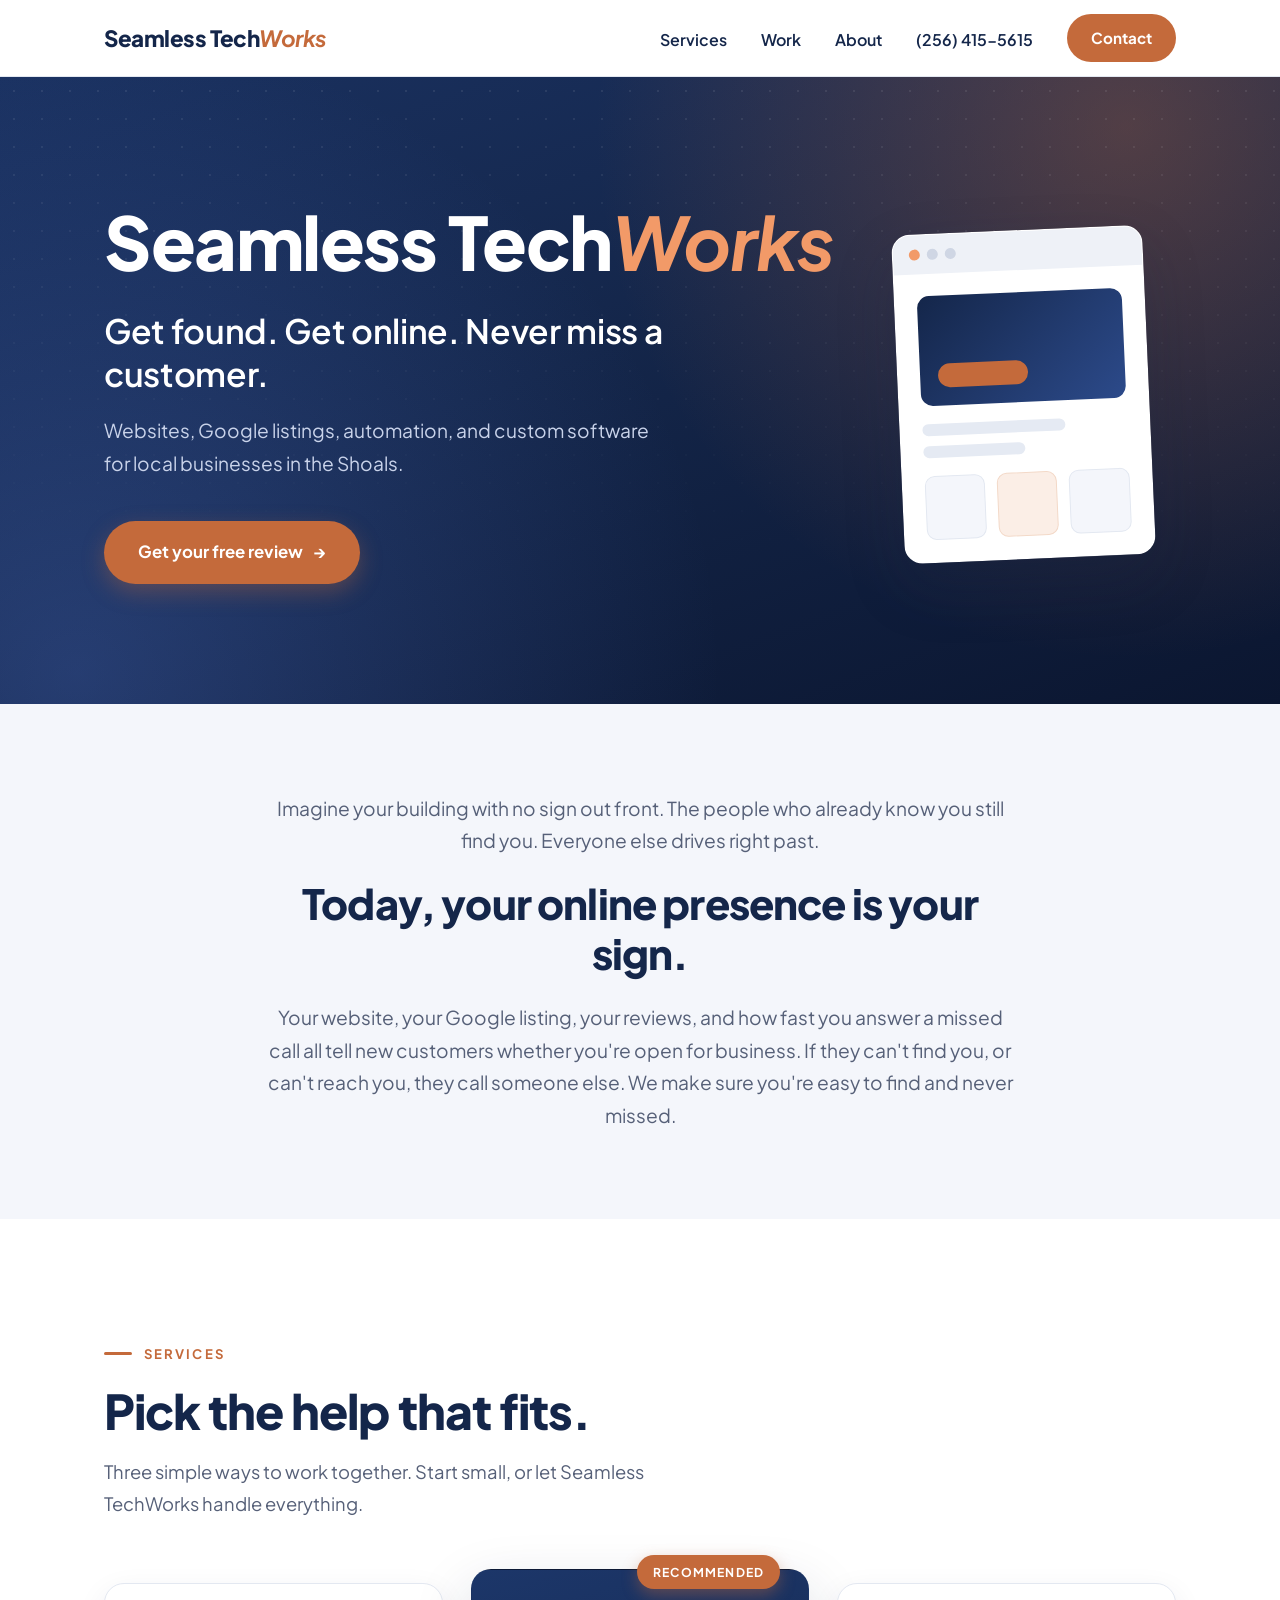
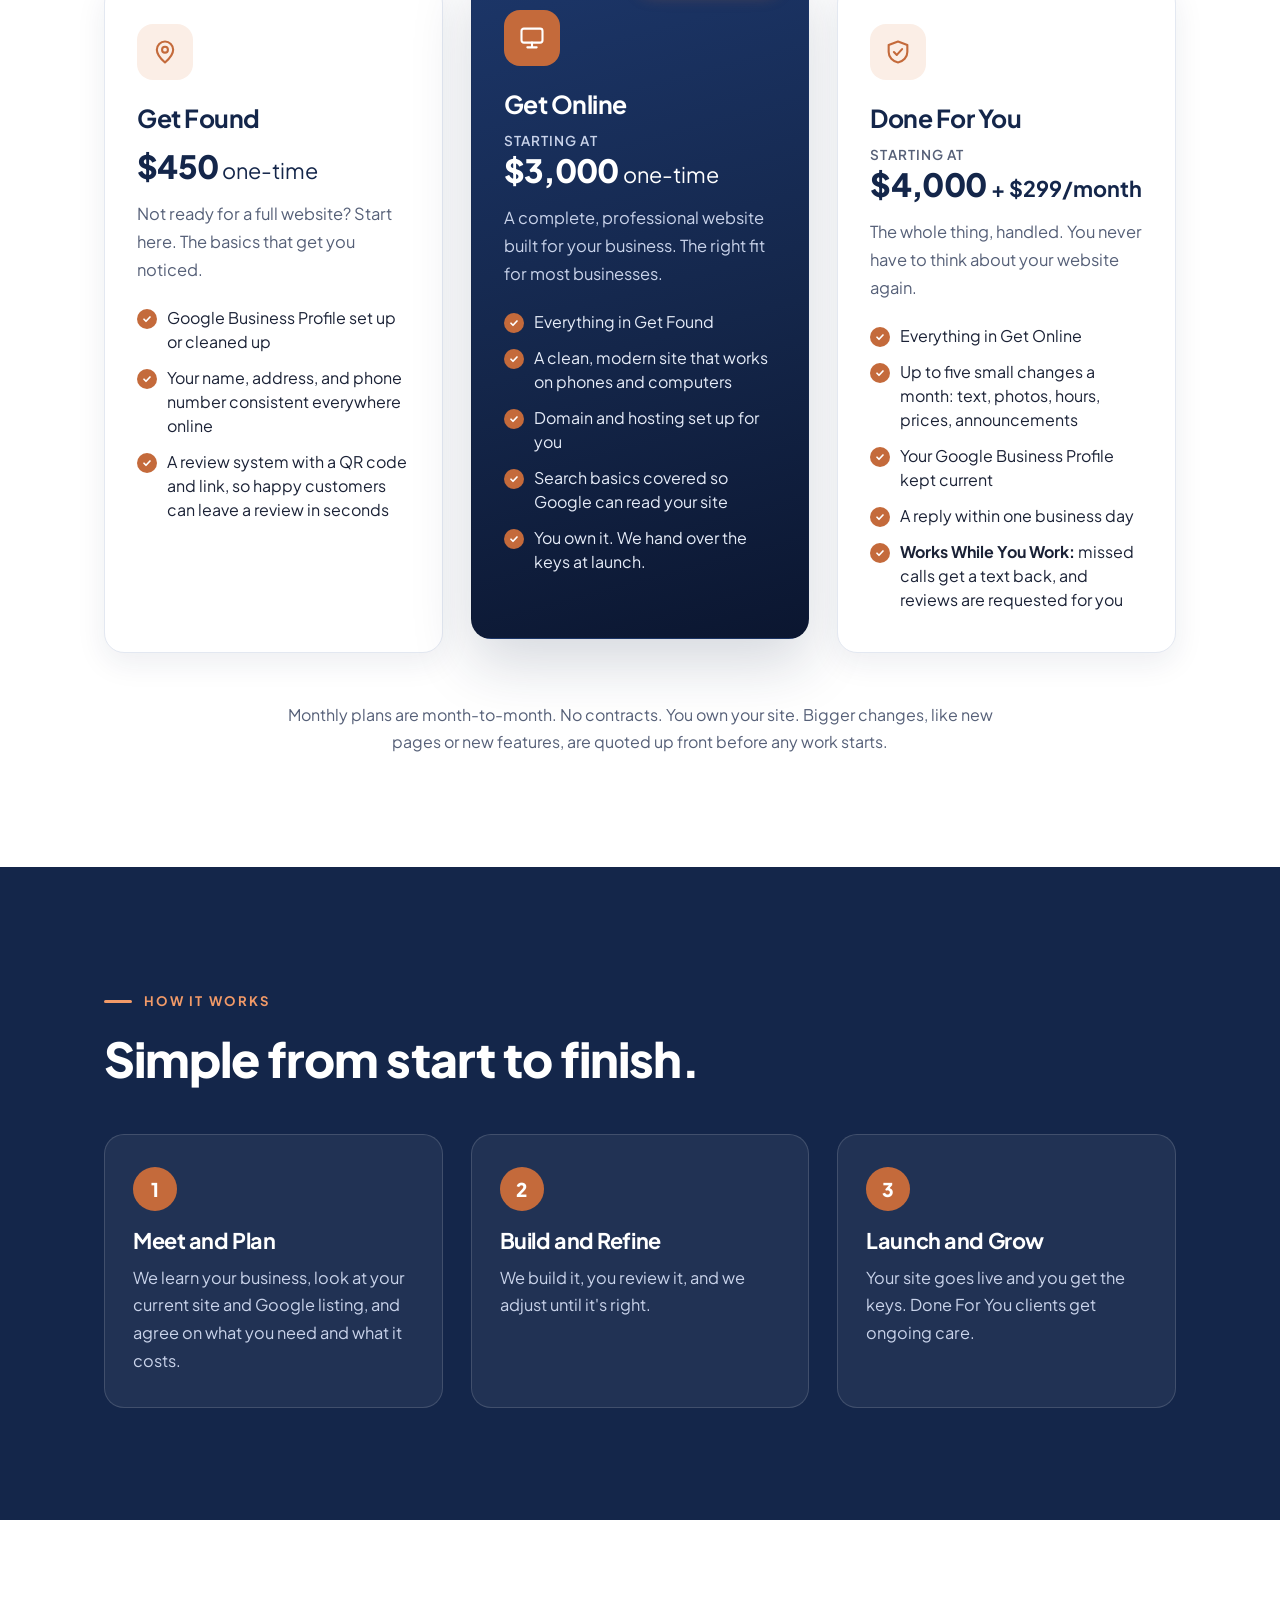
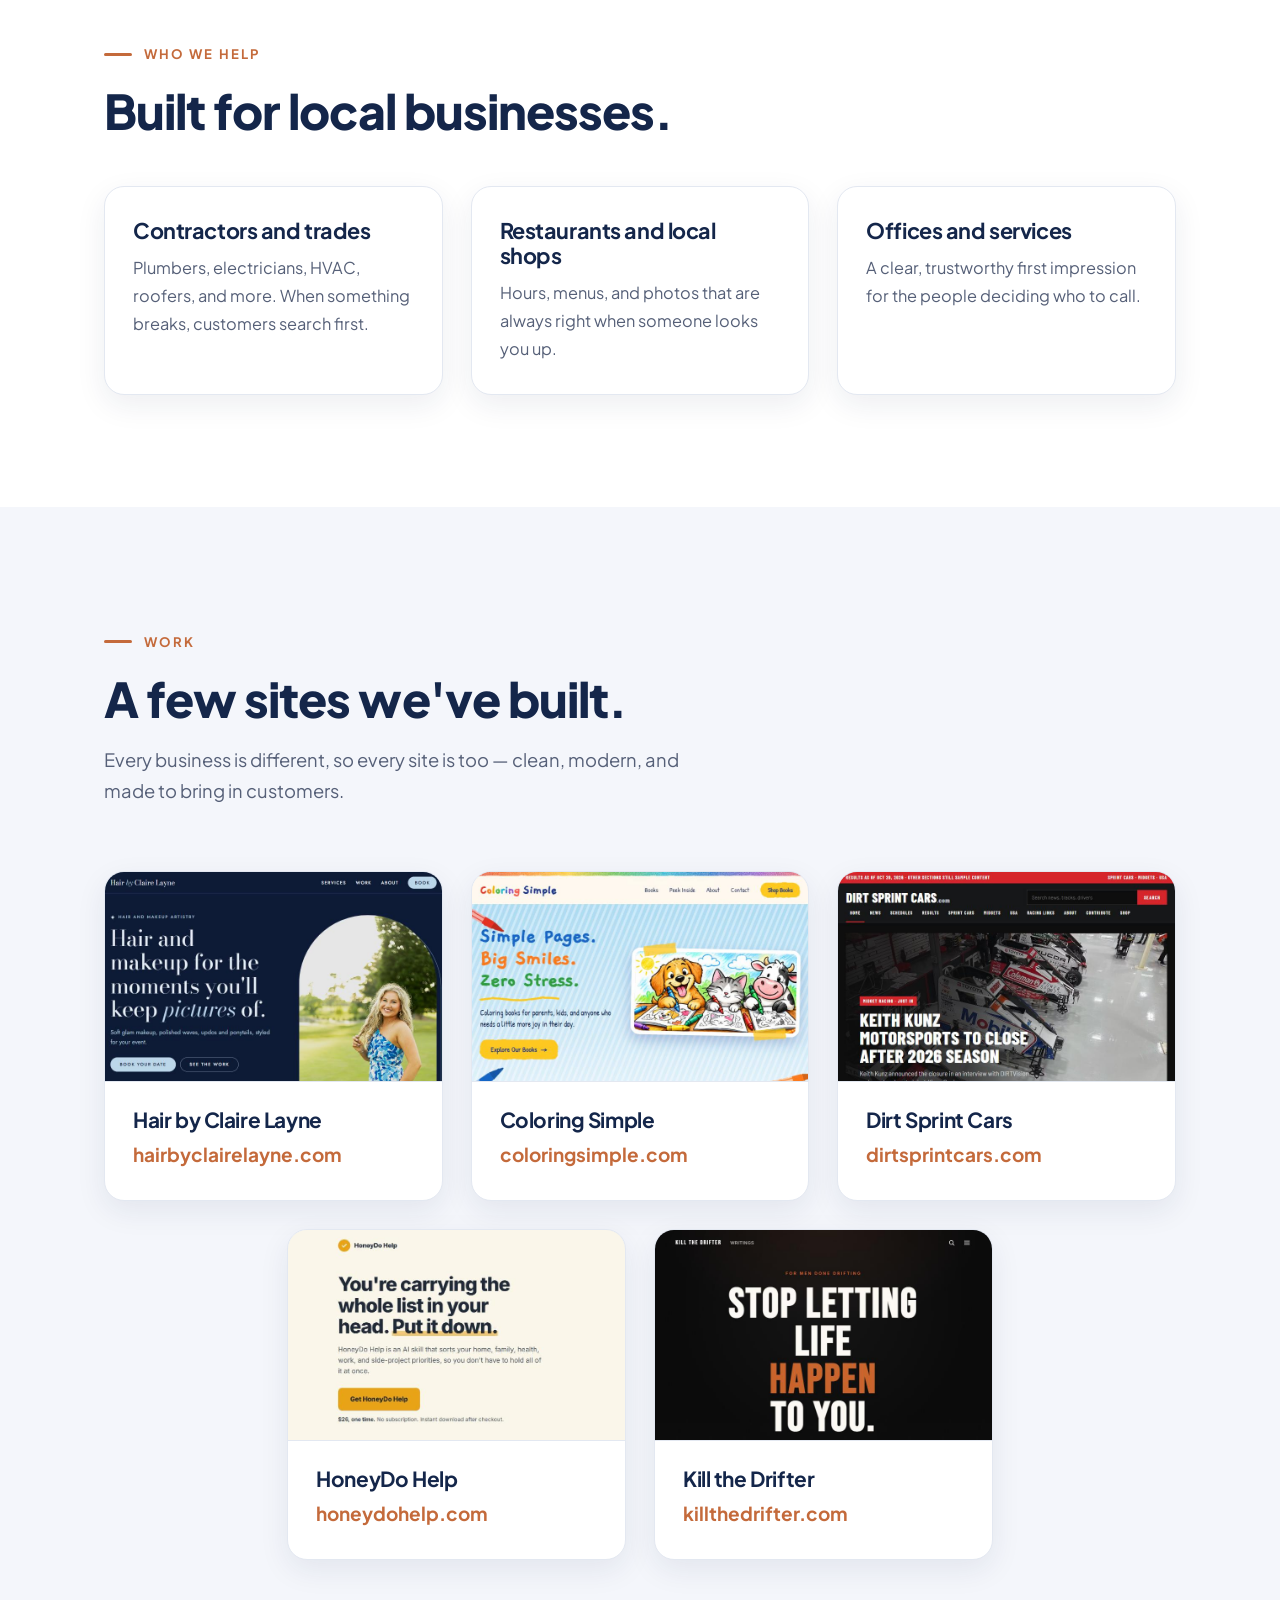
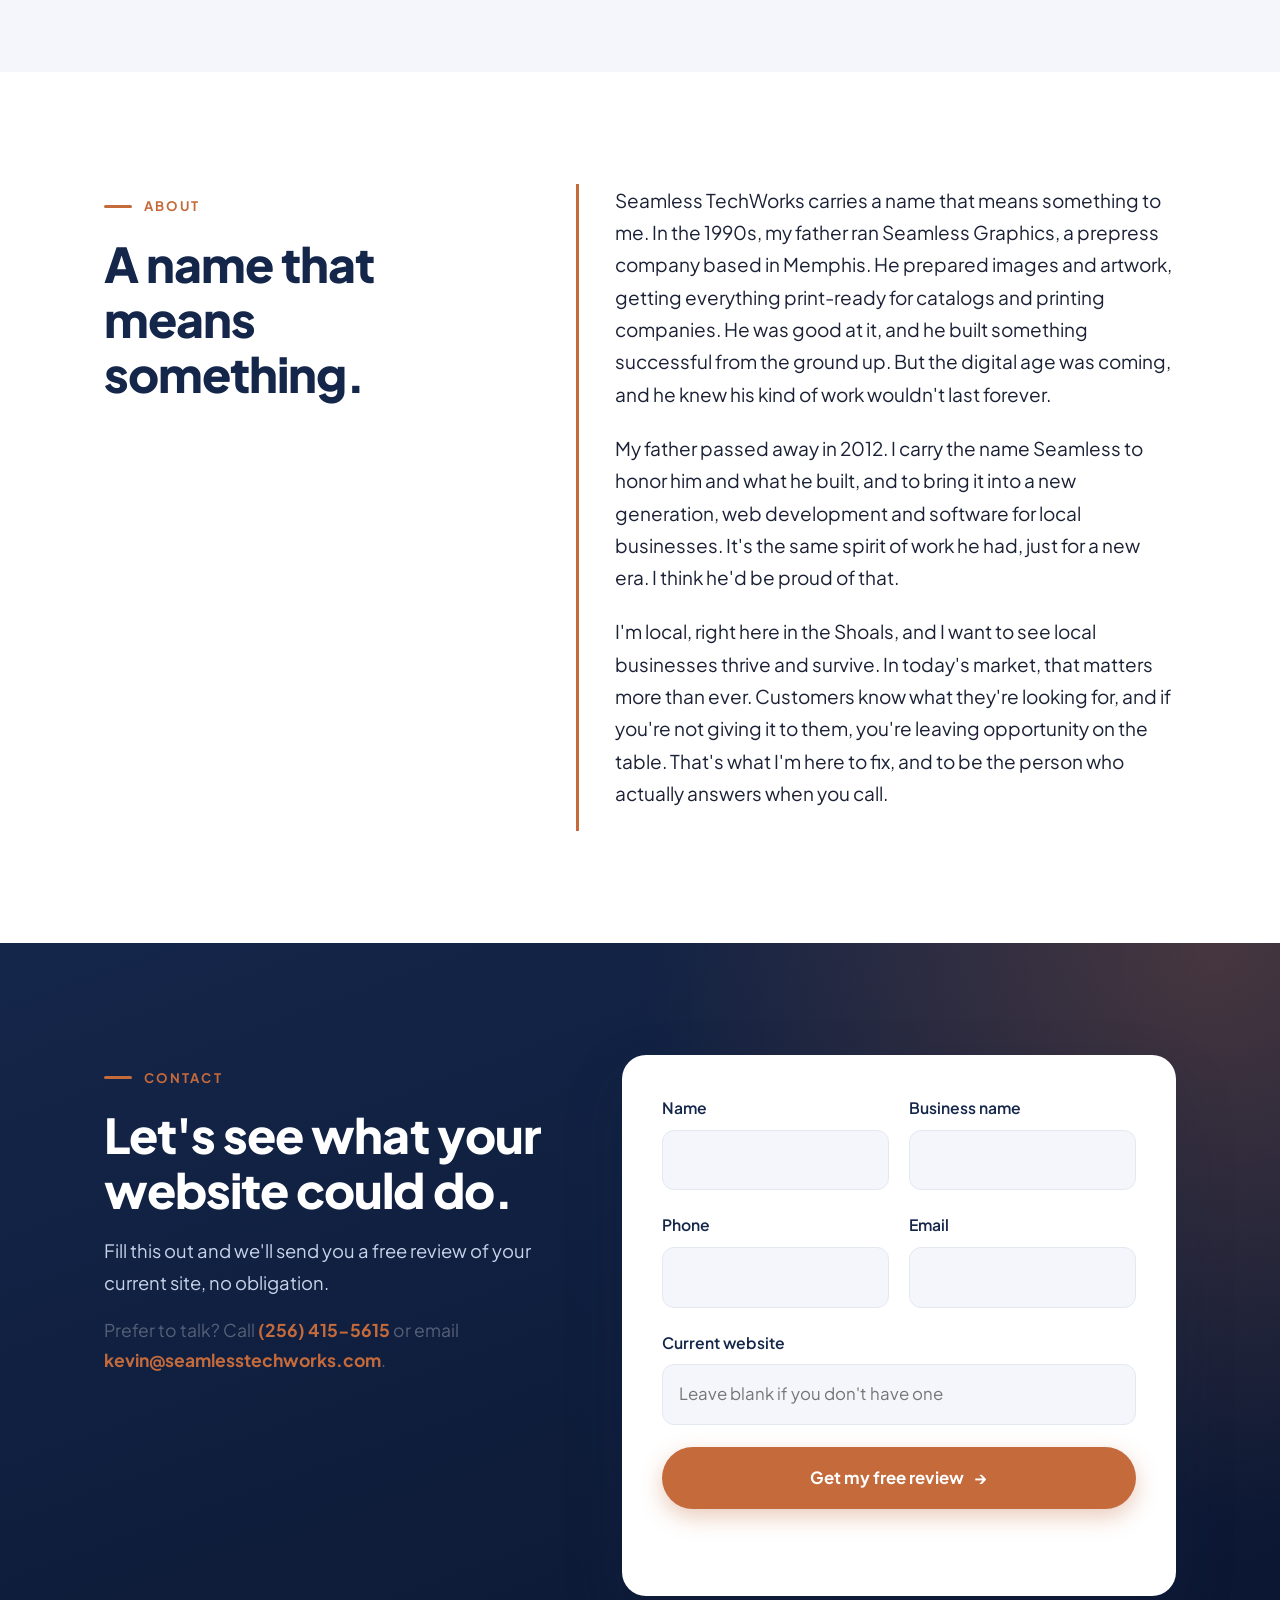
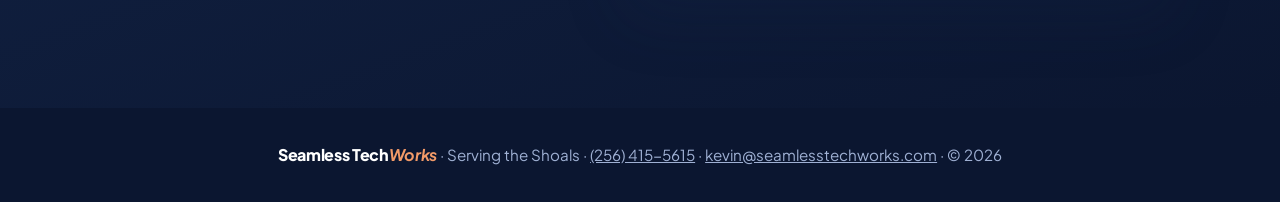
==== index.html @ 609f1f36 "Add email to contact section, footer, and schema Co-Authored-By: Claude Sonnet 5.5 <noreply@anthropi" ====
<!DOCTYPE html>
<html lang="en">
<head>
<meta charset="utf-8">
<meta name="viewport" content="width=device-width, initial-scale=1">
<title>Seamless TechWorks | Websites & Automation in the Shoals, AL</title>
<meta name="description" content="Websites, Google listings, automation, and custom software for local businesses in Florence, Muscle Shoals, Sheffield, and Tuscumbia, AL. Get a free review.">
<link rel="canonical" href="https://seamlesstechworks.com/">
<meta property="og:type" content="website">
<meta property="og:site_name" content="Seamless TechWorks">
<meta property="og:title" content="Seamless TechWorks | Websites & Automation in the Shoals, AL">
<meta property="og:description" content="Get found. Get online. Never miss a customer. Websites, Google listings, automation, and custom software for local businesses in the Shoals.">
<meta property="og:url" content="https://seamlesstechworks.com/">
<meta property="og:image" content="https://seamlesstechworks.com/images/og-image.png">
<meta name="twitter:card" content="summary_large_image">
<meta name="twitter:title" content="Seamless TechWorks | Websites & Automation in the Shoals, AL">
<meta name="twitter:description" content="Get found. Get online. Never miss a customer. Local websites, Google listings, and automation in the Shoals.">
<meta name="twitter:image" content="https://seamlesstechworks.com/images/og-image.png">
<script type="application/ld+json">
{"@context":"https://schema.org","@type":"ProfessionalService","name":"Seamless TechWorks","url":"https://seamlesstechworks.com/","telephone":"+1-256-415-5615","email":"kevin@seamlesstechworks.com","description":"Websites, Google Business Profile setup, automation, and custom software for local businesses in the Shoals area of Alabama.","areaServed":[{"@type":"City","name":"Florence","containedInPlace":{"@type":"State","name":"Alabama"}},{"@type":"City","name":"Muscle Shoals","containedInPlace":{"@type":"State","name":"Alabama"}},{"@type":"City","name":"Sheffield","containedInPlace":{"@type":"State","name":"Alabama"}},{"@type":"City","name":"Tuscumbia","containedInPlace":{"@type":"State","name":"Alabama"}}],"serviceType":["Website design","Local search setup","Google Business Profile setup","Website maintenance","Business automation","Custom software development"]}
</script>
<link rel="preconnect" href="https://fonts.googleapis.com">
<link rel="preconnect" href="https://fonts.gstatic.com" crossorigin>
<link href="https://fonts.googleapis.com/css2?family=Plus+Jakarta+Sans:ital,wght@0,400;0,500;0,600;0,700;0,800;1,700;1,800&display=swap" rel="stylesheet">
<link rel="stylesheet" href="css/style.css">
</head>
<body>

<header>
  <div class="wrap bar">
    <a href="#home" class="logo" aria-label="Seamless TechWorks, home"><span class="l1">Seamless Tech</span><span class="l2">Works</span></a>
    <nav aria-label="Main">
      <button class="menu-toggle" id="menuToggle" aria-expanded="false" aria-controls="navList">Menu</button>
      <ul id="navList">
        <li><a href="#services">Services</a></li>
        <li><a href="#work">Work</a></li>
        <li><a href="#about">About</a></li>
        <li><a href="tel:+12564155615" class="nav-phone">(256) 415-5615</a></li>
        <li><a href="#contact" class="btn">Contact</a></li>
      </ul>
    </nav>
  </div>
</header>

<main>

  <section class="hero" id="home">
    <div class="wrap hero-grid">
      <div>
        <div class="logo"><span class="l1">Seamless Tech</span><span class="l2">Works</span></div>
        <h1>Get found. Get online. Never miss a customer.</h1>
        <p>Websites, Google listings, automation, and custom software for local businesses in the Shoals.</p>
        <a href="#contact" class="btn">Get your free review <span class="arrow" aria-hidden="true">→</span></a>
      </div>
      <div class="mock" aria-hidden="true">
        <div class="mock-bar"><i></i><i></i><i></i></div>
        <div class="mock-body">
          <div class="m-hero"></div>
          <div class="m-line w70"></div>
          <div class="m-line w50"></div>
          <div class="m-row"><div class="m-box"></div><div class="m-box"></div><div class="m-box"></div></div>
        </div>
      </div>
    </div>
  </section>


  <section class="sign" id="sign">
    <div class="wrap">
      <p class="sign-text">Imagine your building with no sign out front. The people who already know you still find you. Everyone else drives right past.</p>
      <p class="sign-big">Today, your online presence is your sign.</p>
      <p class="sign-text">Your website, your Google listing, your reviews, and how fast you answer a missed call all tell new customers whether you're open for business. If they can't find you, or can't reach you, they call someone else. We make sure you're easy to find and never missed.</p>
    </div>
  </section>

  <section id="services">
    <div class="wrap">
      <span class="eyebrow">Services</span>
      <h2>Pick the help that fits.</h2>
      <p class="lead">Three simple ways to work together. Start small, or let Seamless TechWorks handle everything.</p>

      <div class="services-grid">
        <article class="card">
          <div class="icon" aria-hidden="true"><svg viewBox="0 0 24 24"><path d="M12 21s-7-6.2-7-11a7 7 0 1 1 14 0c0 4.8-7 11-7 11z"/><circle cx="12" cy="10" r="2.5"/></svg></div>
          <h3>Get Found</h3>
          <p class="price"><strong>$450</strong> one-time</p>
          <p>Not ready for a full website? Start here. The basics that get you noticed.</p>
          <ul class="checks"><li>Google Business Profile set up or cleaned up</li><li>Your name, address, and phone number consistent everywhere online</li><li>A review system with a QR code and link, so happy customers can leave a review in seconds</li></ul>
        </article>

        <article class="card featured">
          <span class="badge">Recommended</span>
          <div class="icon" aria-hidden="true"><svg viewBox="0 0 24 24"><rect x="3" y="4" width="18" height="12" rx="2"/><path d="M8 20h8M12 16v4"/></svg></div>
          <h3>Get Online</h3>
          <p class="price"><small>Starting at</small> <strong>$3,000</strong> one-time</p>
          <p>A complete, professional website built for your business. The right fit for most businesses.</p>
          <ul class="checks"><li>Everything in Get Found</li><li>A clean, modern site that works on phones and computers</li><li>Domain and hosting set up for you</li><li>Search basics covered so Google can read your site</li><li>You own it. We hand over the keys at launch.</li></ul>
        </article>

        <article class="card">
          <div class="icon" aria-hidden="true"><svg viewBox="0 0 24 24"><path d="M12 3l8 3v6c0 4.5-3.4 8-8 9-4.6-1-8-4.5-8-9V6l8-3z"/><path d="M8.5 12l2.5 2.5 4.5-5"/></svg></div>
          <h3>Done For You</h3>
          <p class="price"><small>Starting at</small> <strong>$4,000</strong> <span class="plus">+ $299/month</span></p>
          <p>The whole thing, handled. You never have to think about your website again.</p>
          <ul class="checks"><li>Everything in Get Online</li><li>Up to five small changes a month: text, photos, hours, prices, announcements</li><li>Your Google Business Profile kept current</li><li>A reply within one business day</li><li><strong>Works While You Work:</strong> missed calls get a text back, and reviews are requested for you</li></ul>
        </article>
      </div>

      <p class="fine">Monthly plans are month-to-month. No contracts. You own your site. Bigger changes, like new pages or new features, are quoted up front before any work starts.</p>
    </div>
  </section>


  <section class="process" id="process">
    <div class="wrap">
      <span class="eyebrow">How it works</span>
      <h2>Simple from start to finish.</h2>
      <ol class="steps">
        <li><span class="num">1</span><h3>Meet and Plan</h3><p>We learn your business, look at your current site and Google listing, and agree on what you need and what it costs.</p></li>
        <li><span class="num">2</span><h3>Build and Refine</h3><p>We build it, you review it, and we adjust until it's right.</p></li>
        <li><span class="num">3</span><h3>Launch and Grow</h3><p>Your site goes live and you get the keys. Done For You clients get ongoing care.</p></li>
      </ol>
    </div>
  </section>

  <section class="who" id="who">
    <div class="wrap">
      <span class="eyebrow">Who we help</span>
      <h2>Built for local businesses.</h2>
      <div class="who-grid">
        <article class="who-card"><h3>Contractors and trades</h3><p>Plumbers, electricians, HVAC, roofers, and more. When something breaks, customers search first.</p></article>
        <article class="who-card"><h3>Restaurants and local shops</h3><p>Hours, menus, and photos that are always right when someone looks you up.</p></article>
        <article class="who-card"><h3>Offices and services</h3><p>A clear, trustworthy first impression for the people deciding who to call.</p></article>
      </div>
    </div>
  </section>

  <section class="work" id="work">
    <div class="wrap">
      <span class="eyebrow">Work</span>
      <h2>A few sites we've built.</h2>
      <p class="lead">Every business is different, so every site is too — clean, modern, and made to bring in customers.</p>

      <div class="work-grid">
        <article class="work-card">
          <div class="shot"><img src="images/hair-by-claire-layne.jpg" alt="Hair by Claire Layne homepage: hair and makeup artistry for events in the Shoals" loading="lazy"></div>
          <div class="work-body">
            <h3>Hair by Claire Layne</h3>
            <a href="https://hairbyclairelayne.com" target="_blank" rel="noopener">hairbyclairelayne.com</a>
          </div>
        </article>

        <article class="work-card">
          <div class="shot"><img src="images/coloring-simple.jpg" alt="Coloring Simple homepage: funny coloring books for kids and grown-ups" loading="lazy"></div>
          <div class="work-body">
            <h3>Coloring Simple</h3>
            <a href="https://coloringsimple.com" target="_blank" rel="noopener">coloringsimple.com</a>
          </div>
        </article>

        <article class="work-card">
          <div class="shot"><img src="images/dirt-sprint-cars.jpg" alt="Dirt Sprint Cars homepage: dirt sprint car and midget racing news" loading="lazy"></div>
          <div class="work-body">
            <h3>Dirt Sprint Cars</h3>
            <a href="https://dirtsprintcars.com" target="_blank" rel="noopener">dirtsprintcars.com</a>
          </div>
        </article>

        <article class="work-card">
          <div class="shot"><img src="images/honeydohelp.jpg" alt="HoneyDo Help homepage: a tool that sorts your to-do list and picks your next step" loading="lazy"></div>
          <div class="work-body">
            <h3>HoneyDo Help</h3>
            <a href="https://honeydohelp.com" target="_blank" rel="noopener">honeydohelp.com</a>
          </div>
        </article>

        <article class="work-card">
          <div class="shot"><img src="images/kill-the-drifter.jpg" alt="Kill the Drifter homepage: stop letting life happen to you" loading="lazy"></div>
          <div class="work-body">
            <h3>Kill the Drifter</h3>
            <a href="https://killthedrifter.com" target="_blank" rel="noopener">killthedrifter.com</a>
          </div>
        </article>
      </div>
    </div>
  </section>

  <section class="about" id="about">
    <div class="wrap about-grid">
      <div>
        <span class="eyebrow">About</span>
        <h2>A name that means something.</h2>
      </div>
      <div class="about-text">
        <p>Seamless TechWorks carries a name that means something to me. In the 1990s, my father ran Seamless Graphics, a prepress company based in Memphis. He prepared images and artwork, getting everything print-ready for catalogs and printing companies. He was good at it, and he built something successful from the ground up. But the digital age was coming, and he knew his kind of work wouldn't last forever.</p>
        <p>My father passed away in 2012. I carry the name Seamless to honor him and what he built, and to bring it into a new generation, web development and software for local businesses. It's the same spirit of work he had, just for a new era. I think he'd be proud of that.</p>
        <p>I'm local, right here in the Shoals, and I want to see local businesses thrive and survive. In today's market, that matters more than ever. Customers know what they're looking for, and if you're not giving it to them, you're leaving opportunity on the table. That's what I'm here to fix, and to be the person who actually answers when you call.</p>
      </div>
    </div>
  </section>

  <section class="contact" id="contact">
    <div class="wrap contact-grid">
      <div>
        <span class="eyebrow">Contact</span>
        <h2>Let's see what your website could do.</h2>
        <p class="lead">Fill this out and we'll send you a free review of your current site, no obligation.</p>
        <p class="call-line">Prefer to talk? Call <a href="tel:+12564155615">(256) 415-5615</a> or email <a href="mailto:kevin@seamlesstechworks.com">kevin@seamlesstechworks.com</a>.</p>
      </div>

      <div class="form-card">
        <form name="review" method="POST" data-netlify="true" netlify-honeypot="bot-field" id="reviewForm">
          <input type="hidden" name="form-name" value="review">
          <p class="hp" aria-hidden="true"><label>Don't fill this out: <input name="bot-field" tabindex="-1" autocomplete="off"></label></p>

          <div class="form-row">
            <div class="field">
              <label for="name">Name</label>
              <input type="text" id="name" name="name" autocomplete="name" required>
            </div>
            <div class="field">
              <label for="business">Business name</label>
              <input type="text" id="business" name="business" autocomplete="organization" required>
            </div>
          </div>
          <div class="form-row">
            <div class="field">
              <label for="phone">Phone</label>
              <input type="tel" id="phone" name="phone" autocomplete="tel" required>
            </div>
            <div class="field">
              <label for="email">Email</label>
              <input type="email" id="email" name="email" autocomplete="email" required>
            </div>
          </div>
          <div class="field">
            <label for="website">Current website</label>
            <input type="text" id="website" name="website" placeholder="Leave blank if you don't have one" autocomplete="url">
          </div>

          <button type="submit" class="btn">Get my free review <span class="arrow" aria-hidden="true">→</span></button>
          <p class="form-msg" id="formMsg" role="status" aria-live="polite"></p>
        </form>
      </div>
    </div>
  </section>

</main>

<footer>
  <span class="logo"><span class="l1">Seamless Tech</span><span class="l2">Works</span></span> · Serving the Shoals · <a href="tel:+12564155615">(256) 415-5615</a> · <a href="mailto:kevin@seamlesstechworks.com">kevin@seamlesstechworks.com</a> · © 2026
</footer>

<script src="js/main.js"></script>
</body>
</html>
---- css/style.css ----
:root {
  --navy: #14264a;
  --navy-deep: #0b1630;
  --clay: #c46a3b;
  --clay-dark: #a95a30;
  --clay-light: #f29a68;
  --ink: #1b2236;
  --muted: #566078;
  --line: #e3e8f1;
  --soft: #f4f6fb;
  --white: #ffffff;
  --radius: 20px;
  --shadow: 0 10px 30px rgba(20, 38, 74, .08);
  --shadow-lg: 0 24px 60px rgba(20, 38, 74, .18);
}
* { box-sizing: border-box; margin: 0; padding: 0; }
html { scroll-behavior: smooth; scroll-padding-top: 84px; }
body {
  font-family: "Plus Jakarta Sans", system-ui, -apple-system, "Segoe UI", Roboto, Arial, sans-serif;
  font-size: 19px;
  line-height: 1.7;
  color: var(--ink);
  background: var(--white);
  -webkit-font-smoothing: antialiased;
}
a { color: inherit; }
.wrap { max-width: 1120px; margin: 0 auto; padding: 0 24px; }
section { padding: 112px 0; }
h1, h2, h3 { color: var(--navy); line-height: 1.15; letter-spacing: -0.02em; }
h2 { font-size: clamp(2.1rem, 4.4vw, 3rem); font-weight: 800; margin-bottom: 18px; }
.lead { font-size: 1.15rem; color: var(--muted); max-width: 620px; }
.eyebrow {
  display: inline-flex; align-items: center; gap: 12px;
  font-size: 0.82rem; font-weight: 700; letter-spacing: 0.16em;
  text-transform: uppercase; color: var(--clay); margin-bottom: 18px;
}
.eyebrow::before { content: ""; width: 28px; height: 3px; border-radius: 3px; background: var(--clay); }

/* Buttons */
.btn {
  display: inline-flex; align-items: center; gap: 10px; background: var(--clay); color: var(--white);
  font: inherit; font-weight: 700; font-size: 1.05rem;
  padding: 17px 34px; border-radius: 999px; border: 0; cursor: pointer;
  text-decoration: none; transition: background .2s, transform .15s, box-shadow .2s;
  box-shadow: 0 8px 22px rgba(196, 106, 59, .35);
}
.btn:hover { background: var(--clay-dark); transform: translateY(-2px); }
.btn:active { transform: translateY(0); }
.btn .arrow { transition: transform .2s; }
.btn:hover .arrow { transform: translateX(4px); }
.btn:focus-visible, a:focus-visible, input:focus-visible, button:focus-visible {
  outline: 3px solid var(--clay); outline-offset: 3px;
}

/* Logo: Seamless Tech + Works (italic, accent color) */
.logo { text-decoration: none; display: inline-block; line-height: 1; color: var(--navy); white-space: nowrap; }
.logo .l1 { font-weight: 800; letter-spacing: -0.02em; }
.logo .l2 { font-weight: 700; font-style: italic; color: var(--clay); letter-spacing: -0.02em; }

/* Header */
header {
  position: sticky; top: 0; z-index: 20; background: rgba(255,255,255,.9);
  backdrop-filter: blur(10px); -webkit-backdrop-filter: blur(10px);
  border-bottom: 1px solid var(--line);
}
.bar { display: flex; align-items: center; justify-content: space-between; min-height: 76px; }
header .logo { font-size: clamp(1.1rem, 5.4vw, 1.4rem); padding: 10px 0; }
nav ul { list-style: none; display: flex; gap: 34px; align-items: center; }
nav a { text-decoration: none; font-weight: 600; color: var(--navy); font-size: 1rem; }
nav a:hover { color: var(--clay); }
nav .btn { padding: 11px 24px; font-size: 0.95rem; color: var(--white); box-shadow: none; }
nav .btn:hover { color: var(--white); }
.menu-toggle {
  display: none; background: none; border: 2px solid var(--navy); color: var(--navy);
  font: inherit; font-weight: 700; font-size: 0.95rem; padding: 8px 18px; border-radius: 999px; cursor: pointer;
}

/* Hero */
.hero {
  position: relative; overflow: hidden; color: var(--white); padding: 128px 0 120px;
  background:
    radial-gradient(circle at 88% 8%, rgba(196,106,59,.35), transparent 42%),
    radial-gradient(circle at 6% 95%, rgba(90,130,230,.28), transparent 48%),
    linear-gradient(160deg, #1a3160 0%, var(--navy) 45%, var(--navy-deep) 100%);
}
.hero::before {
  content: ""; position: absolute; inset: 0; pointer-events: none;
  background-image: radial-gradient(rgba(255,255,255,.12) 1px, transparent 1px);
  background-size: 28px 28px;
  -webkit-mask-image: linear-gradient(180deg, rgba(0,0,0,.7), transparent 80%);
  mask-image: linear-gradient(180deg, rgba(0,0,0,.7), transparent 80%);
}
.hero-grid { position: relative; display: grid; grid-template-columns: 1.1fr .9fr; gap: 64px; align-items: center; }
.hero .logo { color: var(--white); font-size: clamp(1.5rem, calc((100vw - 48px) / 11.4), 4.6rem); margin-bottom: 30px; }
.hero .logo .l2 { color: var(--clay-light); }
.hero h1 {
  font-size: clamp(1.5rem, 2.8vw, 2.1rem); font-weight: 600; color: var(--white);
  max-width: 600px; margin-bottom: 18px; letter-spacing: -0.01em; line-height: 1.3;
}
.hero p { font-size: 1.2rem; color: #c9d3ea; max-width: 560px; margin-bottom: 42px; }

/* Hero visual: stylized browser window */
.mock {
  background: var(--white); border-radius: 18px; box-shadow: var(--shadow-lg);
  transform: rotate(-2.5deg); overflow: hidden; border: 1px solid rgba(255,255,255,.4);
}
.mock-bar { display: flex; gap: 7px; padding: 14px 16px; background: #eef1f7; }
.mock-bar i { width: 11px; height: 11px; border-radius: 50%; background: #cfd6e4; display: block; }
.mock-bar i:first-child { background: var(--clay-light); }
.mock-body { padding: 22px; }
.m-hero { height: 110px; border-radius: 12px; background: linear-gradient(135deg, var(--navy), #2c4a8a); margin-bottom: 18px; position: relative; }
.m-hero::after { content: ""; position: absolute; left: 18px; bottom: 18px; width: 90px; height: 24px; border-radius: 999px; background: var(--clay); }
.m-line { height: 12px; border-radius: 6px; background: #e5eaf3; margin-bottom: 10px; }
.w70 { width: 70%; } .w50 { width: 50%; }
.m-row { display: grid; grid-template-columns: repeat(3, 1fr); gap: 12px; margin-top: 18px; }
.m-box { height: 64px; border-radius: 10px; background: var(--soft); border: 1px solid var(--line); }
.m-box:nth-child(2) { background: #fbeee6; border-color: #f3d9c8; }

/* Services */
.services-grid { display: grid; grid-template-columns: repeat(3, 1fr); gap: 28px; margin-top: 64px; align-items: stretch; }
.card {
  border: 1px solid var(--line); border-radius: var(--radius); padding: 40px 32px; background: var(--white);
  display: flex; flex-direction: column; position: relative; box-shadow: var(--shadow);
  transition: transform .2s, box-shadow .2s;
}
.card:hover { transform: translateY(-4px); box-shadow: var(--shadow-lg); }
.icon {
  width: 56px; height: 56px; border-radius: 16px; background: #fbeee6; color: var(--clay);
  display: flex; align-items: center; justify-content: center; margin-bottom: 24px;
}
.icon svg { width: 28px; height: 28px; fill: none; stroke: currentColor; stroke-width: 1.8; stroke-linecap: round; stroke-linejoin: round; }
.card h3 { font-size: 1.55rem; margin-bottom: 14px; }
.card p { color: var(--muted); font-size: 1.03rem; }
.card.featured {
  background: linear-gradient(165deg, #1c3669, var(--navy) 55%, var(--navy-deep));
  border-color: transparent; box-shadow: var(--shadow-lg); transform: translateY(-14px);
}
.card.featured:hover { transform: translateY(-18px); }
.card.featured h3 { color: var(--white); }
.card.featured p { color: #c9d3ea; }
.card.featured .icon { background: var(--clay); color: var(--white); }
.badge {
  position: absolute; top: -15px; right: 28px; background: var(--clay); color: var(--white);
  font-size: 0.76rem; font-weight: 700; letter-spacing: 0.1em; text-transform: uppercase;
  padding: 7px 16px; border-radius: 999px; box-shadow: 0 6px 16px rgba(196,106,59,.4);
}

/* Work */
.work { background: var(--soft); }
.work-grid { display: grid; grid-template-columns: repeat(6, 1fr); gap: 28px; margin-top: 64px; }
.work-card {
  background: var(--white); border-radius: var(--radius); overflow: hidden; border: 1px solid var(--line);
  display: flex; flex-direction: column; box-shadow: var(--shadow); transition: transform .2s, box-shadow .2s;
}
.work-card { grid-column: span 2; }
.work-card:nth-child(4) { grid-column: 2 / span 2; }
.work-card:nth-child(5) { grid-column: 4 / span 2; }
.work-card:hover { transform: translateY(-4px); box-shadow: var(--shadow-lg); }
.shot {
  flex: none; aspect-ratio: 16 / 10; background: linear-gradient(135deg, #e6ecf8, #d3dcf0);
  display: flex; align-items: center; justify-content: center; color: var(--muted);
  font-size: 0.95rem; font-weight: 500; border-bottom: 1px solid var(--line);
}
.shot { position: relative; overflow: hidden; }
.shot img { position: absolute; inset: 0; width: 100%; height: 100%; object-fit: cover; object-position: top left; display: block; }
.work-body { padding: 26px 28px 30px; }
.work-body h3 { font-size: 1.3rem; margin-bottom: 6px; }
.work-body a { color: var(--clay); font-weight: 700; text-decoration: none; word-break: break-word; }
.work-body a:hover { text-decoration: underline; }

/* About */
.about-grid { display: grid; grid-template-columns: .8fr 1.2fr; gap: 72px; align-items: start; }
.about h2 { margin-bottom: 0; }
.about p { margin-bottom: 22px; color: var(--ink); }
.about-text { border-left: 3px solid var(--clay); padding-left: 36px; }

/* Contact */
.contact {
  color: var(--white);
  background:
    radial-gradient(circle at 95% 0%, rgba(196,106,59,.3), transparent 40%),
    linear-gradient(160deg, var(--navy) 0%, var(--navy-deep) 100%);
}
.contact h2 { color: var(--white); }
.contact .lead { color: #c9d3ea; }
.contact-grid { display: grid; grid-template-columns: .9fr 1.1fr; gap: 64px; align-items: start; }
.form-card { background: var(--white); color: var(--ink); border-radius: 24px; padding: 40px; box-shadow: var(--shadow-lg); }
.form-row { display: grid; grid-template-columns: 1fr 1fr; gap: 20px; }
.field { margin-bottom: 22px; }
label { display: block; font-weight: 600; margin-bottom: 8px; font-size: 0.98rem; color: var(--navy); }
input[type="text"], input[type="tel"], input[type="email"], input[type="url"] {
  width: 100%; font: inherit; font-size: 1.05rem; padding: 15px 16px;
  border: 1.5px solid var(--line); border-radius: 12px; background: var(--soft); color: var(--ink);
  transition: border-color .15s, background .15s;
}
input:focus { border-color: var(--clay); background: var(--white); outline: none; }
.hp { position: absolute; left: -9999px; }
.form-msg { margin-top: 18px; font-weight: 600; min-height: 1.5em; color: var(--navy); }
.form-card .btn { width: 100%; justify-content: center; }

/* Footer */
footer { background: var(--navy-deep); color: #9fb0d3; text-align: center; padding: 34px 24px; font-size: 0.95rem; }
footer .logo { font-size: 1rem; color: var(--white); }
footer .logo .l2 { color: var(--clay-light); }

/* Responsive */
@media (max-width: 960px) {
  .services-grid, .work-grid { grid-template-columns: 1fr; }
  .work-card, .work-card:nth-child(4), .work-card:nth-child(5) { grid-column: auto; }
  .card.featured, .card.featured:hover { transform: none; }
  section { padding: 76px 0; }
  .hero { padding: 80px 0 76px; }
  .hero-grid, .about-grid, .contact-grid { grid-template-columns: 1fr; gap: 40px; }
  .mock { display: none; }
  .about-text { padding-left: 24px; }
  .form-card { padding: 28px 22px; }
  .form-row { grid-template-columns: 1fr; gap: 0; }
  .menu-toggle { display: block; }
  nav ul {
    display: none; position: absolute; top: 76px; left: 0; right: 0; background: var(--white);
    flex-direction: column; gap: 0; padding: 12px 24px 24px; border-bottom: 1px solid var(--line);
    align-items: stretch;
  }
  nav ul.open { display: flex; }
  nav li a { display: block; padding: 14px 0; font-size: 1.1rem; }
  nav li:last-child { padding-top: 10px; }
  nav .btn { justify-content: center; padding: 14px 20px; }
}
@media (prefers-reduced-motion: reduce) {
  html { scroll-behavior: auto; }
  .btn, .card, .work-card, .btn .arrow { transition: none; }
}

/* Sign-line band */
.sign { background: var(--soft); padding: 88px 0; text-align: center; }
.sign .wrap { max-width: 800px; }
.sign-text { font-size: 1.2rem; color: var(--muted); }
.sign-big { font-size: clamp(1.8rem, 4vw, 2.6rem); font-weight: 800; color: var(--navy); letter-spacing: -0.02em; line-height: 1.2; margin: 22px 0; }

/* Service card details */
.card .price { color: var(--navy); font-size: 1.35rem; margin-bottom: 12px; line-height: 1.3; }
.card .price strong { font-size: 2rem; font-weight: 800; letter-spacing: -0.02em; }
.card .price small { font-size: .85rem; font-weight: 600; color: var(--muted); text-transform: uppercase; letter-spacing: .08em; display: block; }
.card .price .plus { font-weight: 700; }
.card.featured .price, .card.featured .price strong { color: var(--white); }
.card.featured .price small { color: #c9d3ea; }
.checks { list-style: none; margin-top: 22px; display: grid; gap: 12px; }
.checks li { position: relative; padding-left: 30px; font-size: 1rem; color: var(--ink); line-height: 1.5; }
.checks li::before { content: ""; position: absolute; left: 0; top: 3px; width: 20px; height: 20px; border-radius: 50%; background: var(--clay) url("data:image/svg+xml;utf8,<svg xmlns='http://www.w3.org/2000/svg' viewBox='0 0 24 24' fill='none' stroke='white' stroke-width='3.4' stroke-linecap='round' stroke-linejoin='round'><path d='M6 12.5l4 4L18 8'/></svg>") center / 12px no-repeat; }
.card.featured .checks li { color: #e6ecf8; }
.fine { margin-top: 48px; text-align: center; color: var(--muted); font-size: 1rem; max-width: 720px; margin-left: auto; margin-right: auto; }

/* How it works */
.process { background: var(--navy); }
.process h2, .process h3 { color: var(--white); }
.process .eyebrow { color: var(--clay-light); }
.process .eyebrow::before { background: var(--clay-light); }
.steps { list-style: none; display: grid; grid-template-columns: repeat(3, 1fr); gap: 28px; margin-top: 48px; }
.steps li { background: rgba(255,255,255,.06); border: 1px solid rgba(255,255,255,.14); border-radius: var(--radius); padding: 32px 28px; }
.steps .num { width: 44px; height: 44px; border-radius: 50%; background: var(--clay); color: var(--white); font-weight: 800; display: flex; align-items: center; justify-content: center; margin-bottom: 18px; }
.steps h3 { font-size: 1.35rem; margin-bottom: 10px; }
.steps p { color: #c9d3ea; font-size: 1.02rem; }

/* Who we help */
.who-grid { display: grid; grid-template-columns: repeat(3, 1fr); gap: 28px; margin-top: 48px; }
.who-card { border: 1px solid var(--line); border-radius: var(--radius); padding: 32px 28px; background: var(--white); box-shadow: var(--shadow); }
.who-card h3 { font-size: 1.35rem; margin-bottom: 10px; }
.who-card p { color: var(--muted); font-size: 1.02rem; }

@media (max-width: 900px) {
  .steps, .who-grid { grid-template-columns: 1fr; }
}

/* Phone links */
nav .nav-phone { white-space: nowrap; }
.call-line { margin-top: 18px; font-size: 1.1rem; color: var(--muted); }
.call-line a { color: var(--clay); font-weight: 700; text-decoration: none; white-space: nowrap; }
.call-line a:hover { text-decoration: underline; }
footer a { color: inherit; }
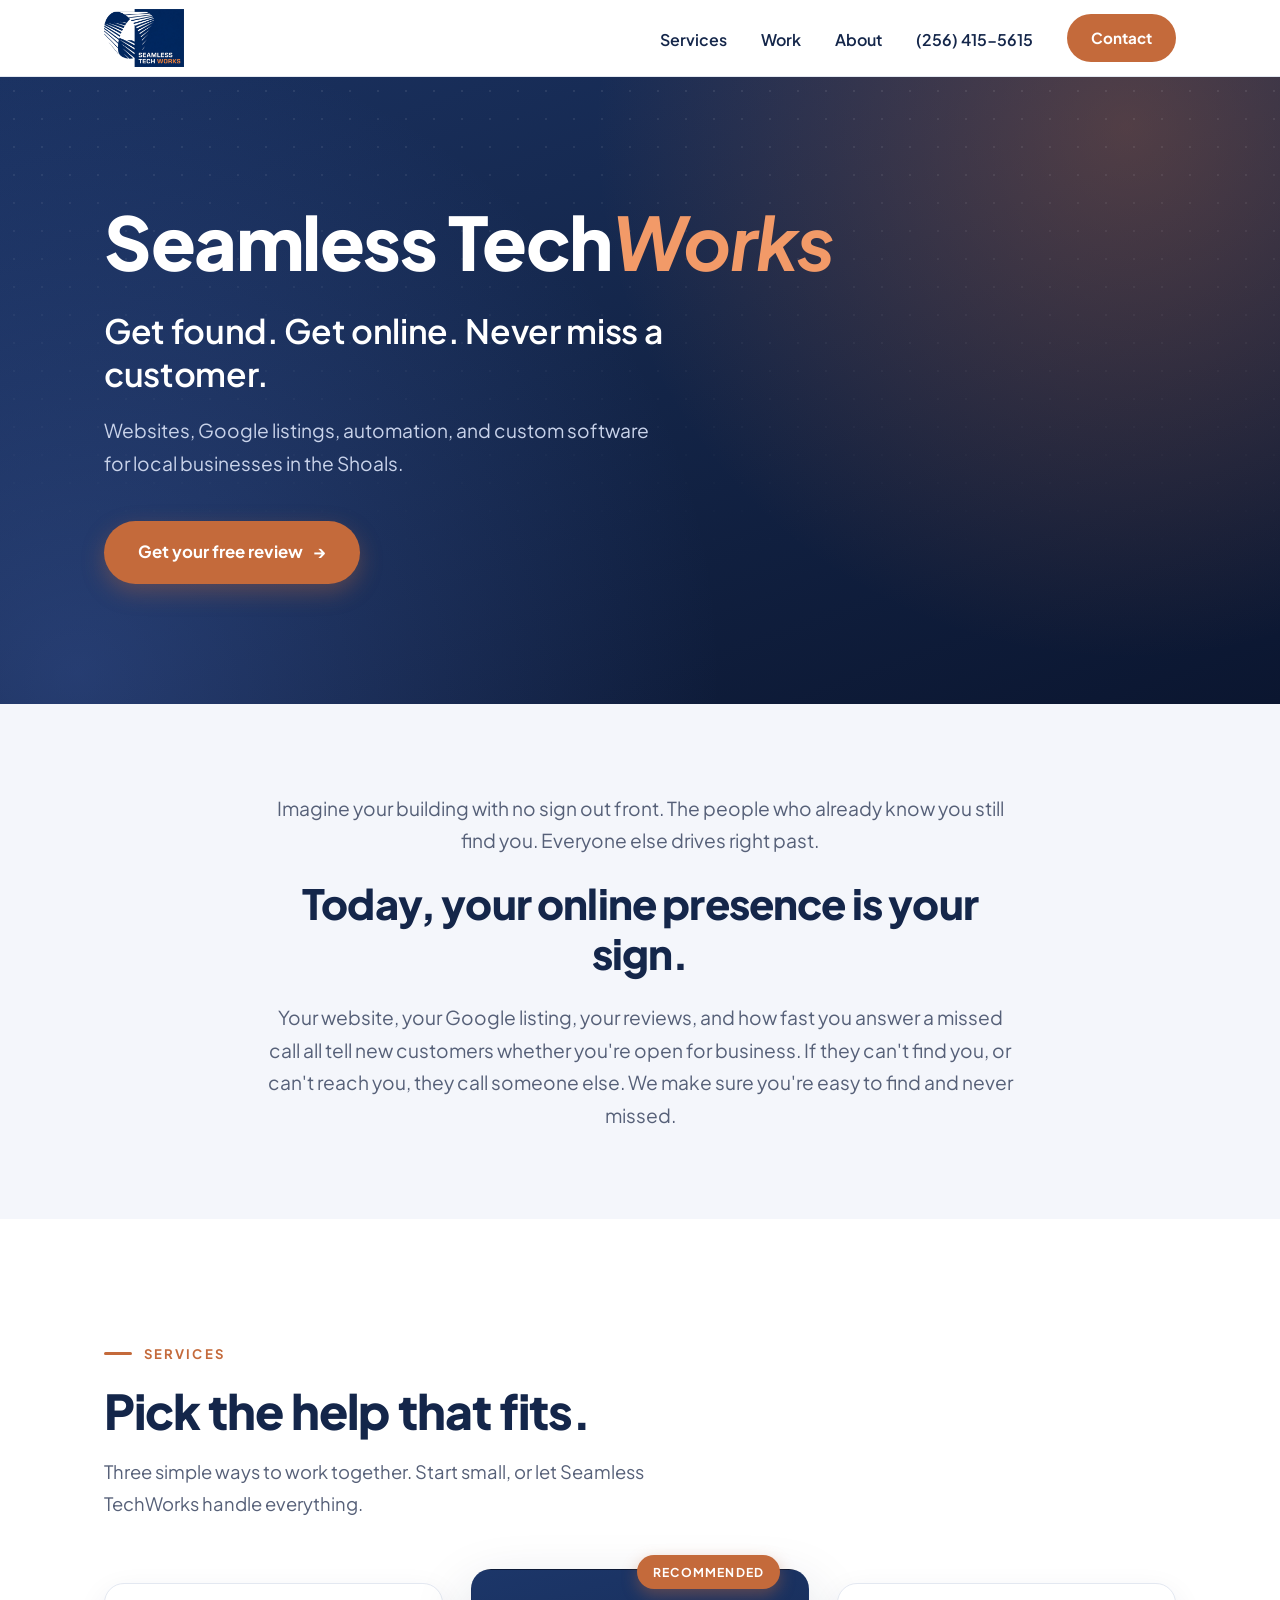
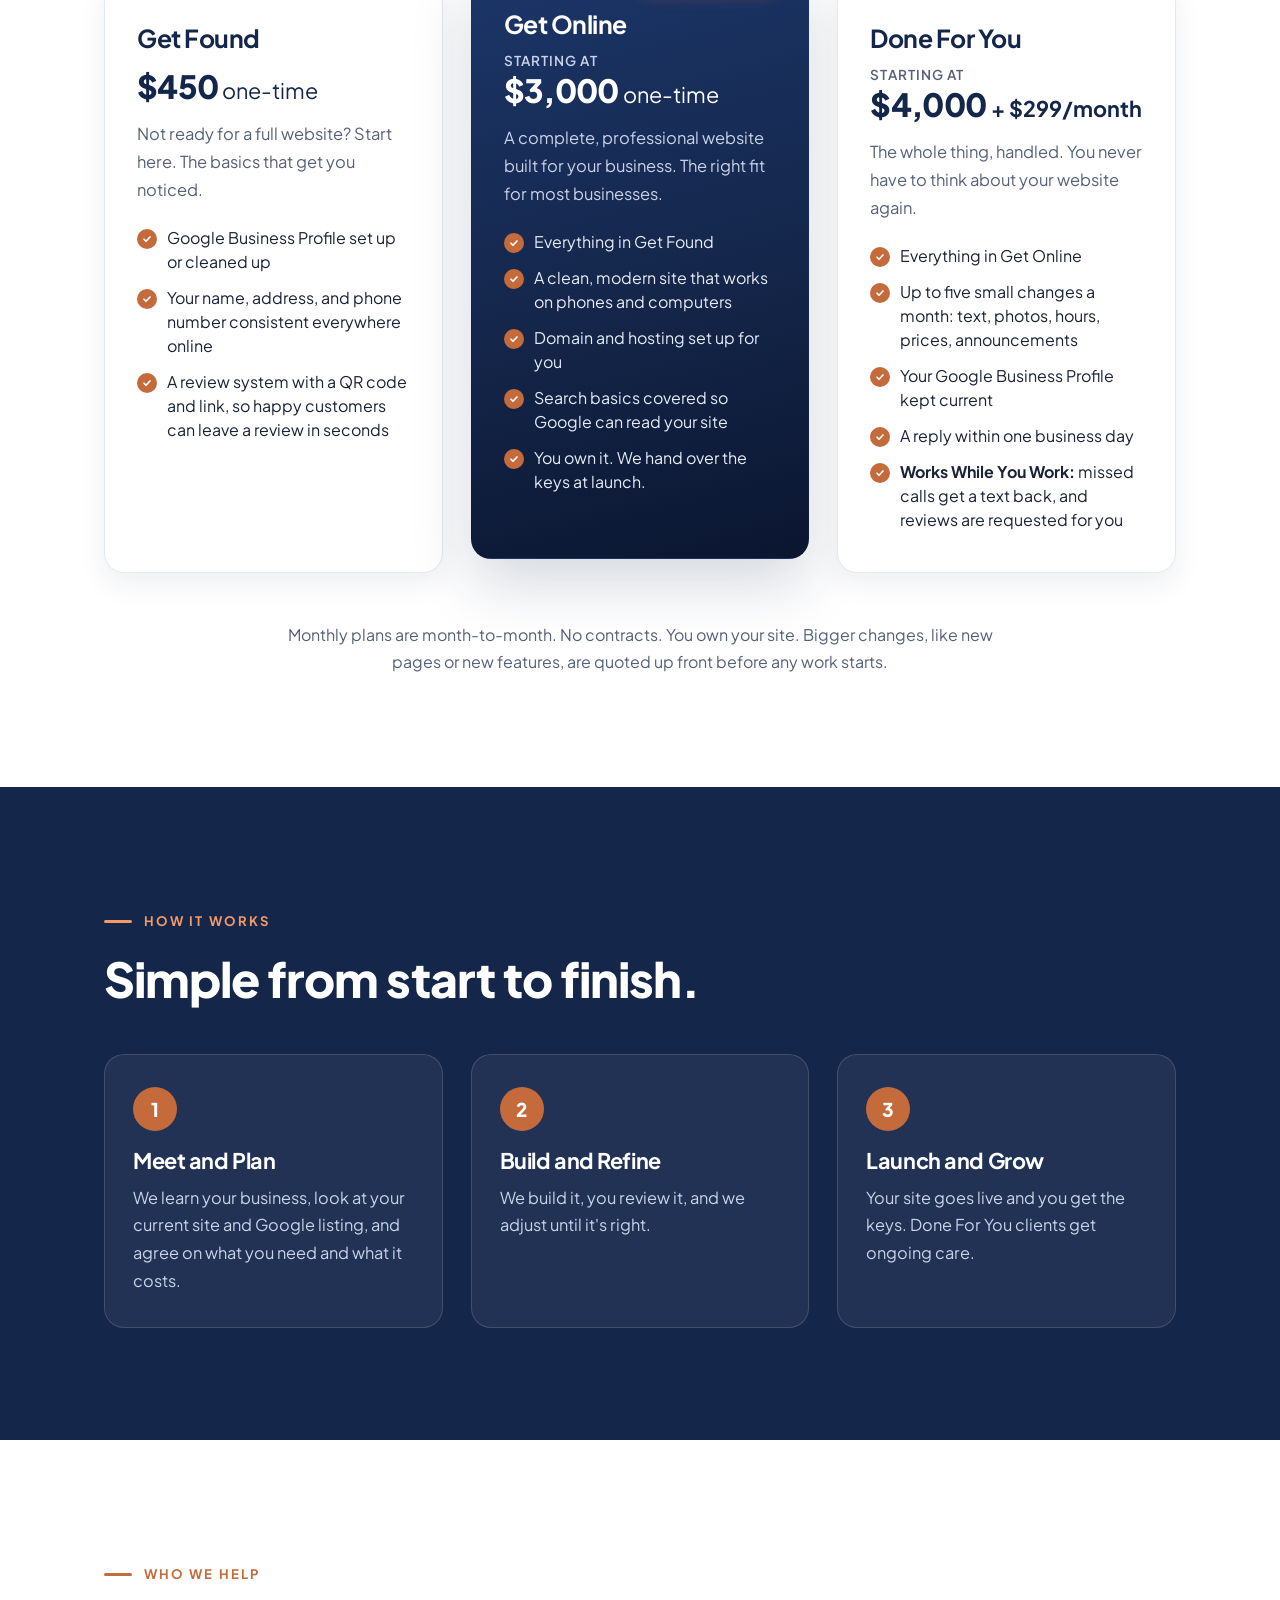
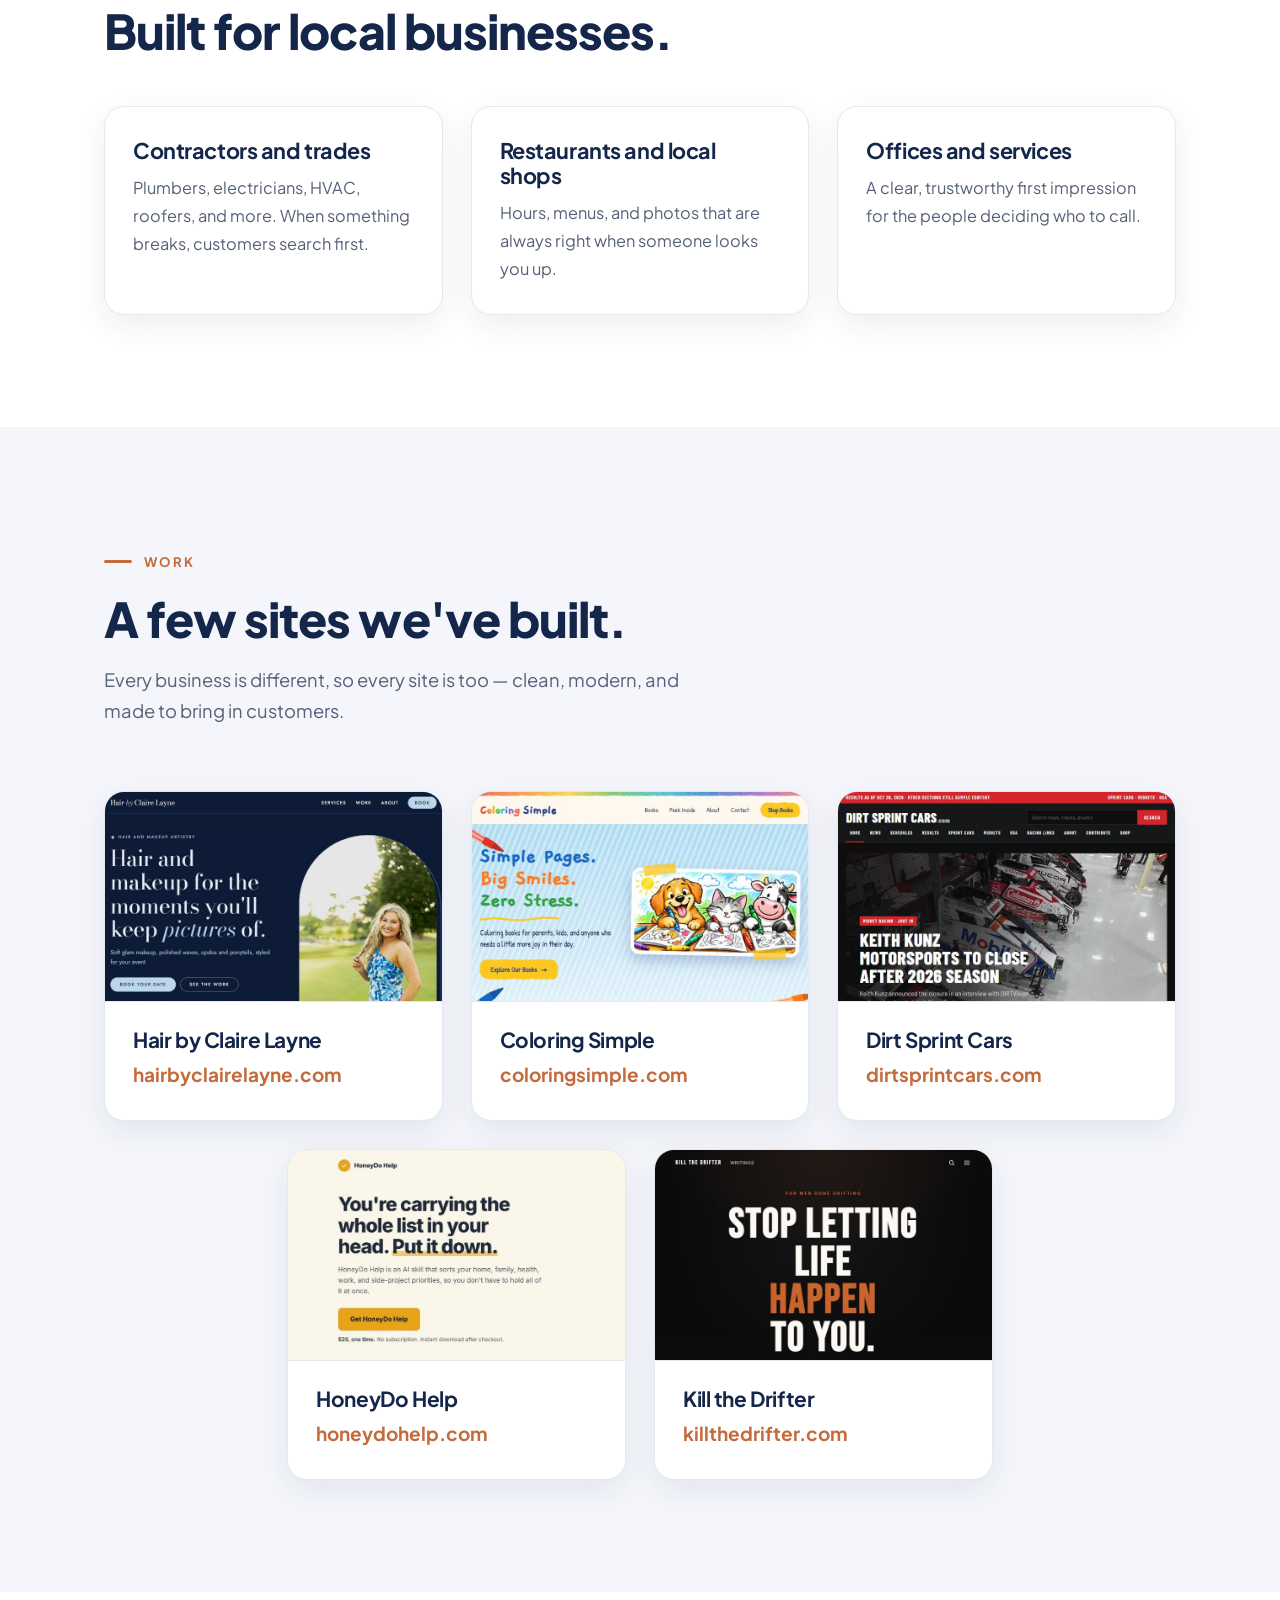
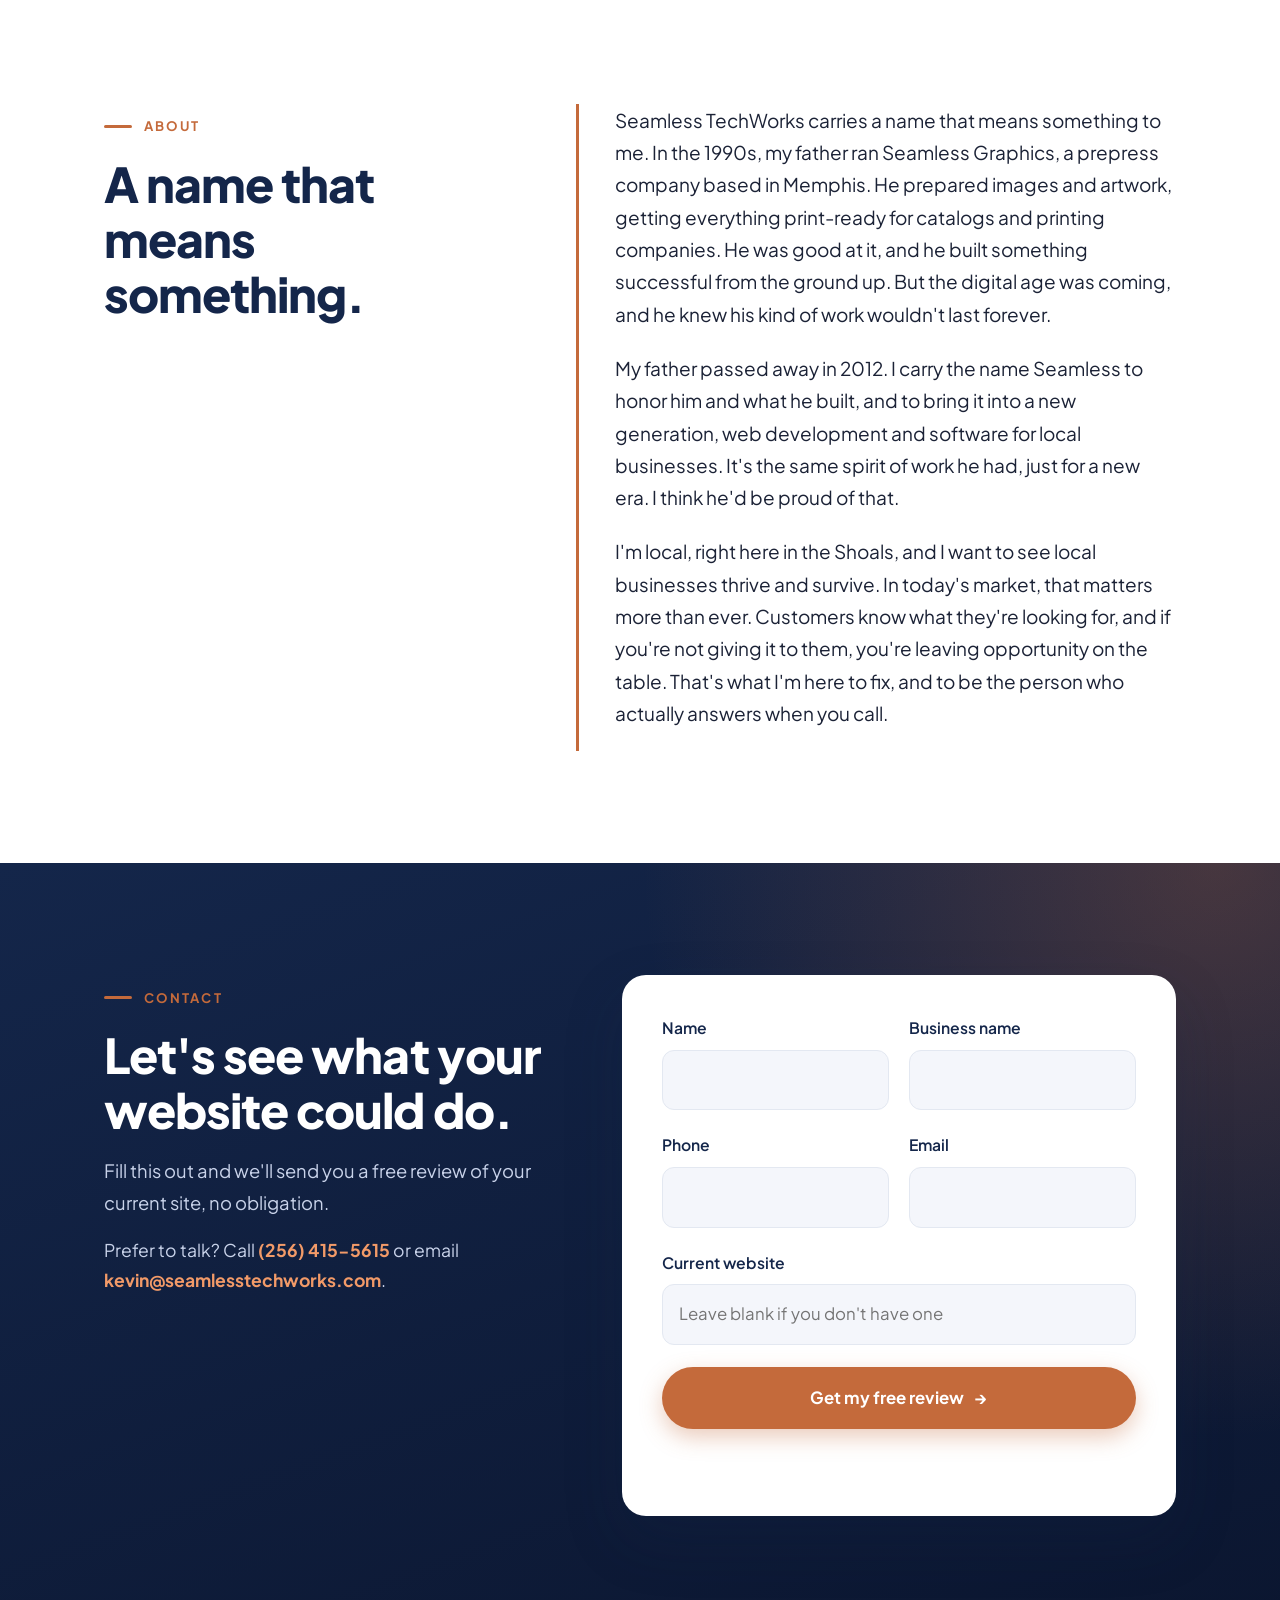
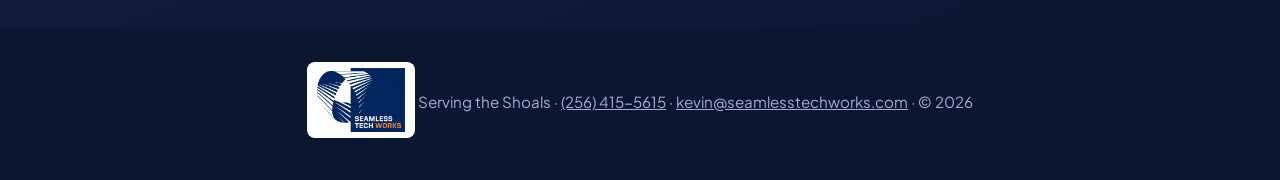
==== commit cde27cf5: "Add logo to header, footer, favicon; remove hero mockup and service icons Co-Authored-By: Claude Son" ====
--- a/index.html
+++ b/index.html
@@ -5,6 +5,8 @@
 <meta name="viewport" content="width=device-width, initial-scale=1">
 <title>Seamless TechWorks | Websites & Automation in the Shoals, AL</title>
 <meta name="description" content="Websites, Google listings, automation, and custom software for local businesses in Florence, Muscle Shoals, Sheffield, and Tuscumbia, AL. Get a free review.">
+<link rel="icon" type="image/png" sizes="32x32" href="images/favicon-32.png">
+<link rel="apple-touch-icon" href="images/apple-touch-icon.png">
 <link rel="canonical" href="https://seamlesstechworks.com/">
 <meta property="og:type" content="website">
 <meta property="og:site_name" content="Seamless TechWorks">
@@ -28,7 +30,7 @@
 
 <header>
   <div class="wrap bar">
-    <a href="#home" class="logo" aria-label="Seamless TechWorks, home"><span class="l1">Seamless Tech</span><span class="l2">Works</span></a>
+    <a href="#home" class="logo-img" aria-label="Seamless TechWorks, home"><img src="images/logo.png" alt="Seamless TechWorks" width="600" height="437"></a>
     <nav aria-label="Main">
       <button class="menu-toggle" id="menuToggle" aria-expanded="false" aria-controls="navList">Menu</button>
       <ul id="navList">
@@ -52,15 +54,6 @@
         <p>Websites, Google listings, automation, and custom software for local businesses in the Shoals.</p>
         <a href="#contact" class="btn">Get your free review <span class="arrow" aria-hidden="true">→</span></a>
       </div>
-      <div class="mock" aria-hidden="true">
-        <div class="mock-bar"><i></i><i></i><i></i></div>
-        <div class="mock-body">
-          <div class="m-hero"></div>
-          <div class="m-line w70"></div>
-          <div class="m-line w50"></div>
-          <div class="m-row"><div class="m-box"></div><div class="m-box"></div><div class="m-box"></div></div>
-        </div>
-      </div>
     </div>
   </section>
 
@@ -81,7 +74,6 @@
 
       <div class="services-grid">
         <article class="card">
-          <div class="icon" aria-hidden="true"><svg viewBox="0 0 24 24"><path d="M12 21s-7-6.2-7-11a7 7 0 1 1 14 0c0 4.8-7 11-7 11z"/><circle cx="12" cy="10" r="2.5"/></svg></div>
           <h3>Get Found</h3>
           <p class="price"><strong>$450</strong> one-time</p>
           <p>Not ready for a full website? Start here. The basics that get you noticed.</p>
@@ -90,7 +82,6 @@
 
         <article class="card featured">
           <span class="badge">Recommended</span>
-          <div class="icon" aria-hidden="true"><svg viewBox="0 0 24 24"><rect x="3" y="4" width="18" height="12" rx="2"/><path d="M8 20h8M12 16v4"/></svg></div>
           <h3>Get Online</h3>
           <p class="price"><small>Starting at</small> <strong>$3,000</strong> one-time</p>
           <p>A complete, professional website built for your business. The right fit for most businesses.</p>
@@ -98,7 +89,6 @@
         </article>
 
         <article class="card">
-          <div class="icon" aria-hidden="true"><svg viewBox="0 0 24 24"><path d="M12 3l8 3v6c0 4.5-3.4 8-8 9-4.6-1-8-4.5-8-9V6l8-3z"/><path d="M8.5 12l2.5 2.5 4.5-5"/></svg></div>
           <h3>Done For You</h3>
           <p class="price"><small>Starting at</small> <strong>$4,000</strong> <span class="plus">+ $299/month</span></p>
           <p>The whole thing, handled. You never have to think about your website again.</p>
@@ -248,7 +238,7 @@
 </main>
 
 <footer>
-  <span class="logo"><span class="l1">Seamless Tech</span><span class="l2">Works</span></span> · Serving the Shoals · <a href="tel:+12564155615">(256) 415-5615</a> · <a href="mailto:kevin@seamlesstechworks.com">kevin@seamlesstechworks.com</a> · © 2026
+  <span class="logo-chip"><img src="images/logo.png" alt="Seamless TechWorks" width="600" height="437"></span> Serving the Shoals · <a href="tel:+12564155615">(256) 415-5615</a> · <a href="mailto:kevin@seamlesstechworks.com">kevin@seamlesstechworks.com</a> · © 2026
 </footer>
 
 <script src="js/main.js"></script>
--- a/css/style.css
+++ b/css/style.css
@@ -277,3 +277,13 @@
 .call-line a { color: var(--clay); font-weight: 700; text-decoration: none; white-space: nowrap; }
 .call-line a:hover { text-decoration: underline; }
 footer a { color: inherit; }
+
+/* Image logo */
+.logo-img { display: inline-block; line-height: 0; padding: 6px 0; }
+.logo-img img { height: 58px; width: auto; display: block; }
+.logo-chip { display: inline-block; background: #fff; border-radius: 8px; padding: 6px 10px; vertical-align: middle; margin-bottom: 8px; }
+.logo-chip img { height: 64px; width: auto; display: block; }
+.hero-grid { grid-template-columns: 1fr; }
+
+#contact .call-line { color: #c9d3ea; }
+#contact .call-line a { color: var(--clay-light); }
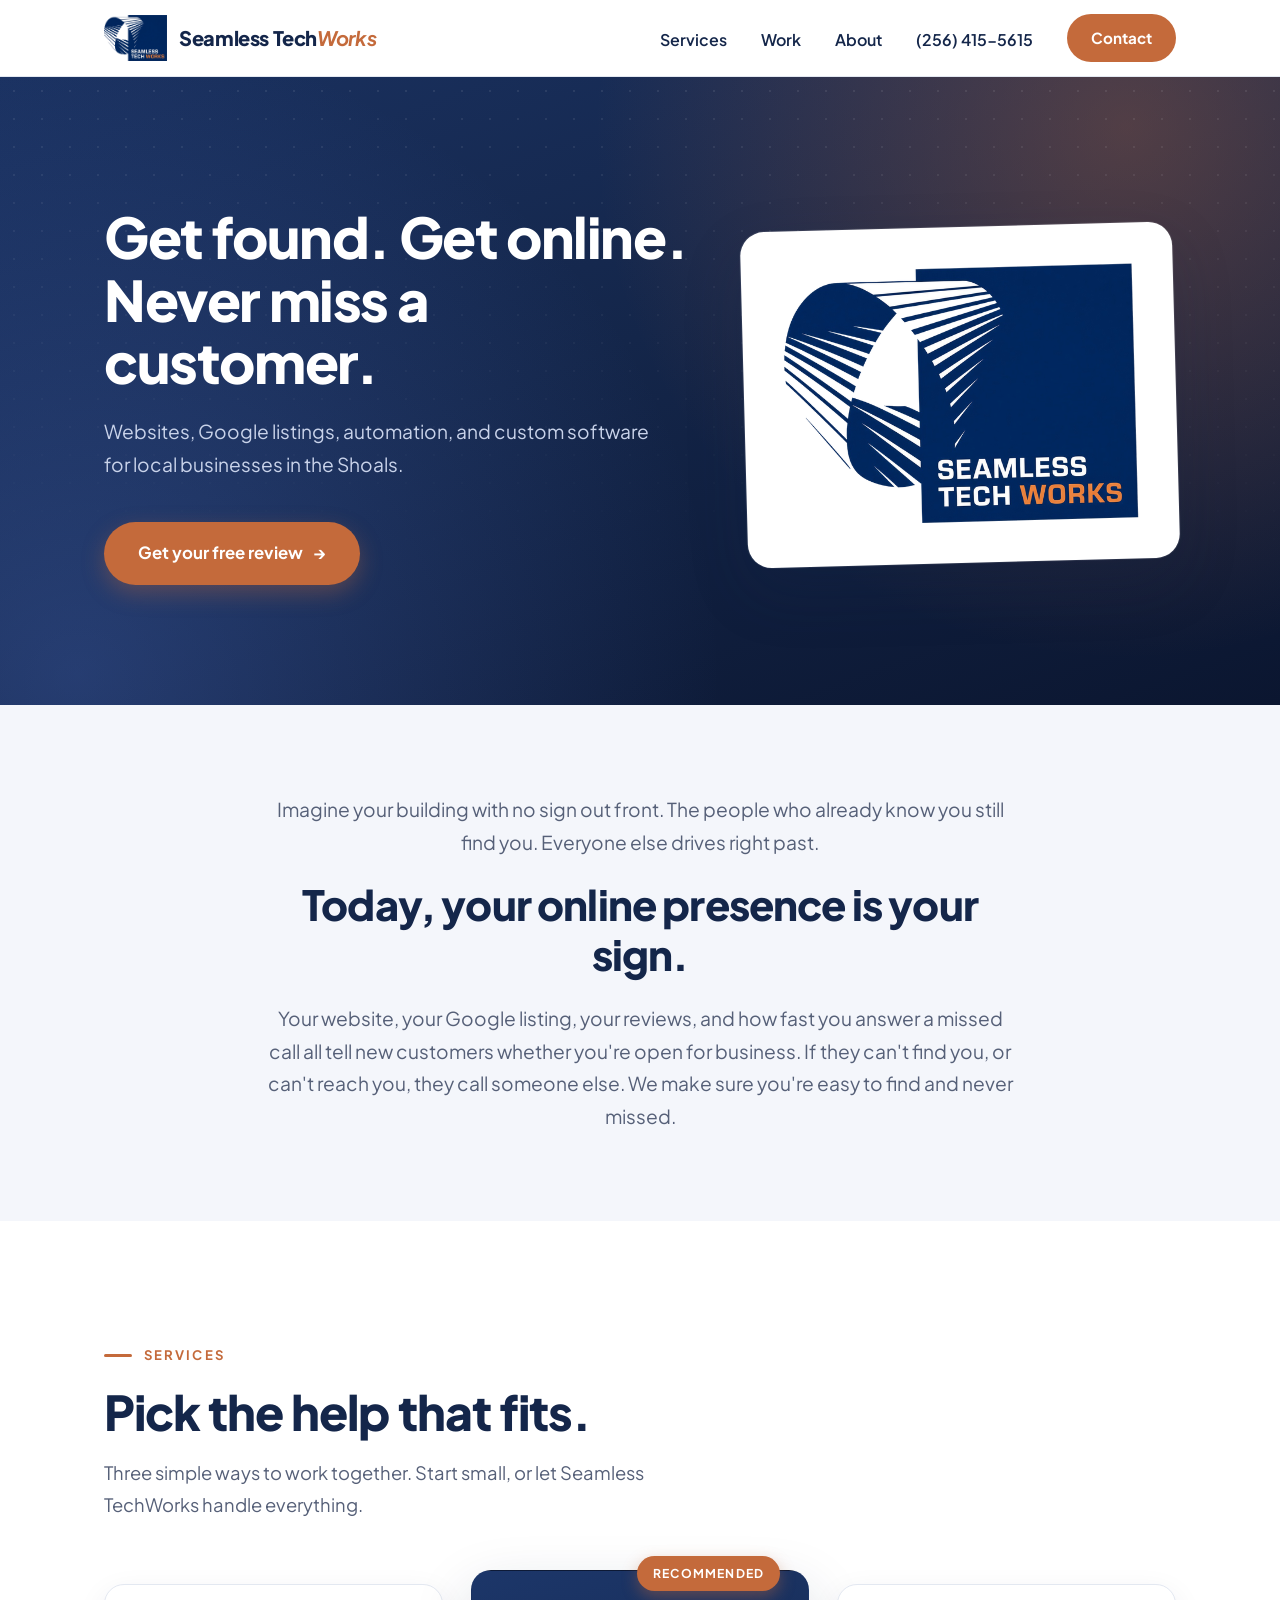
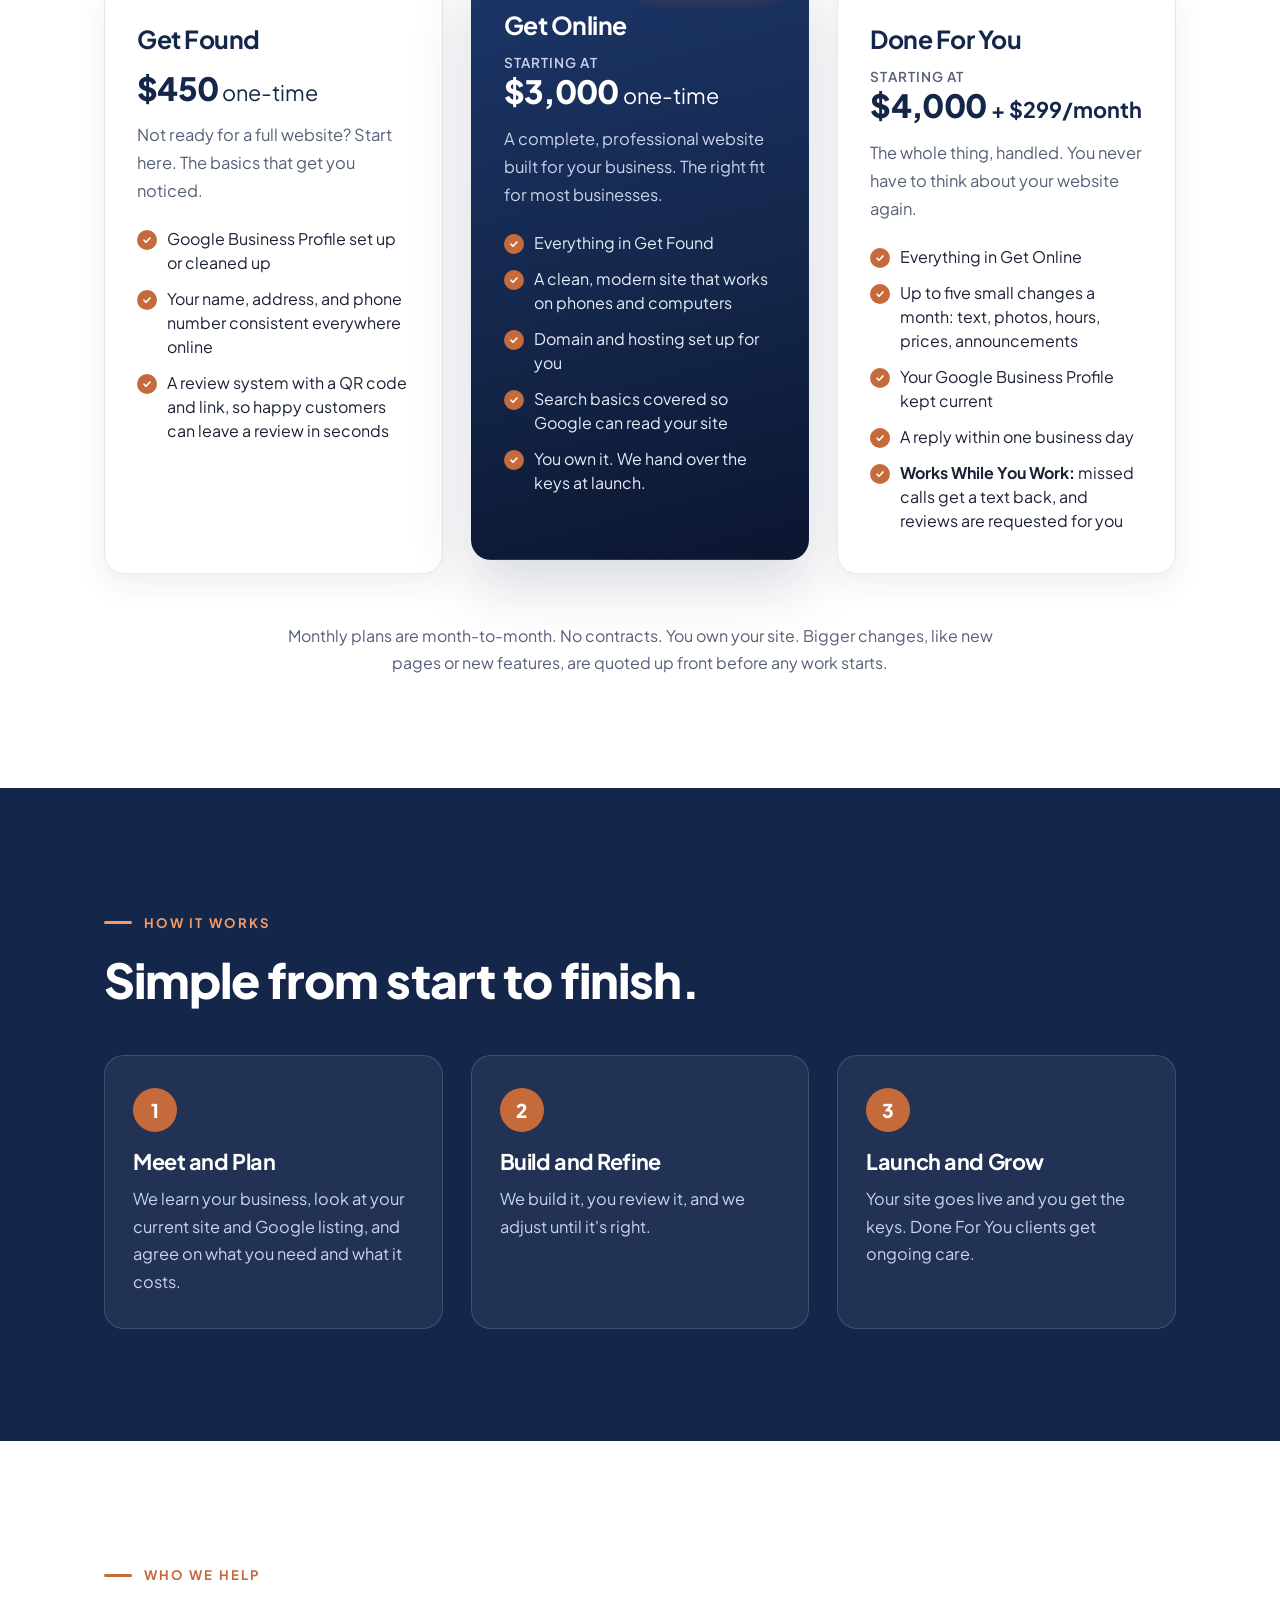
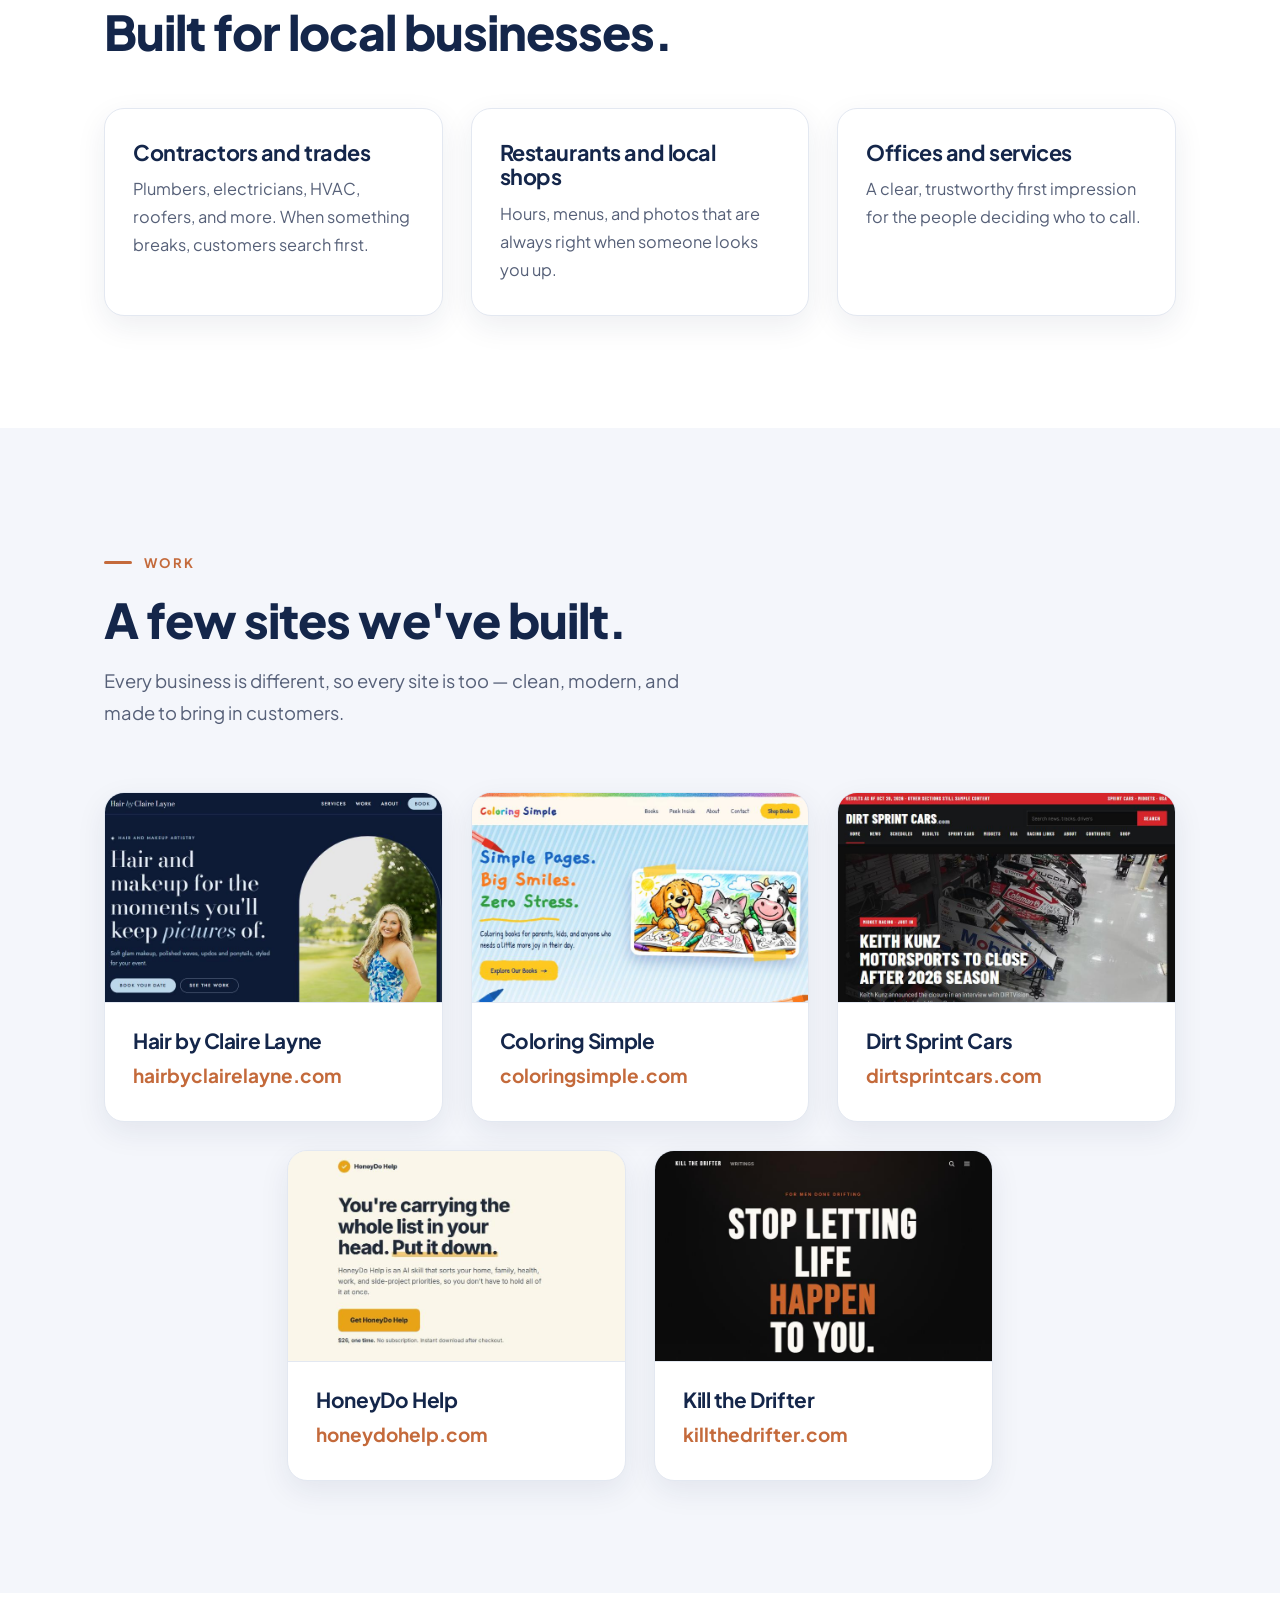
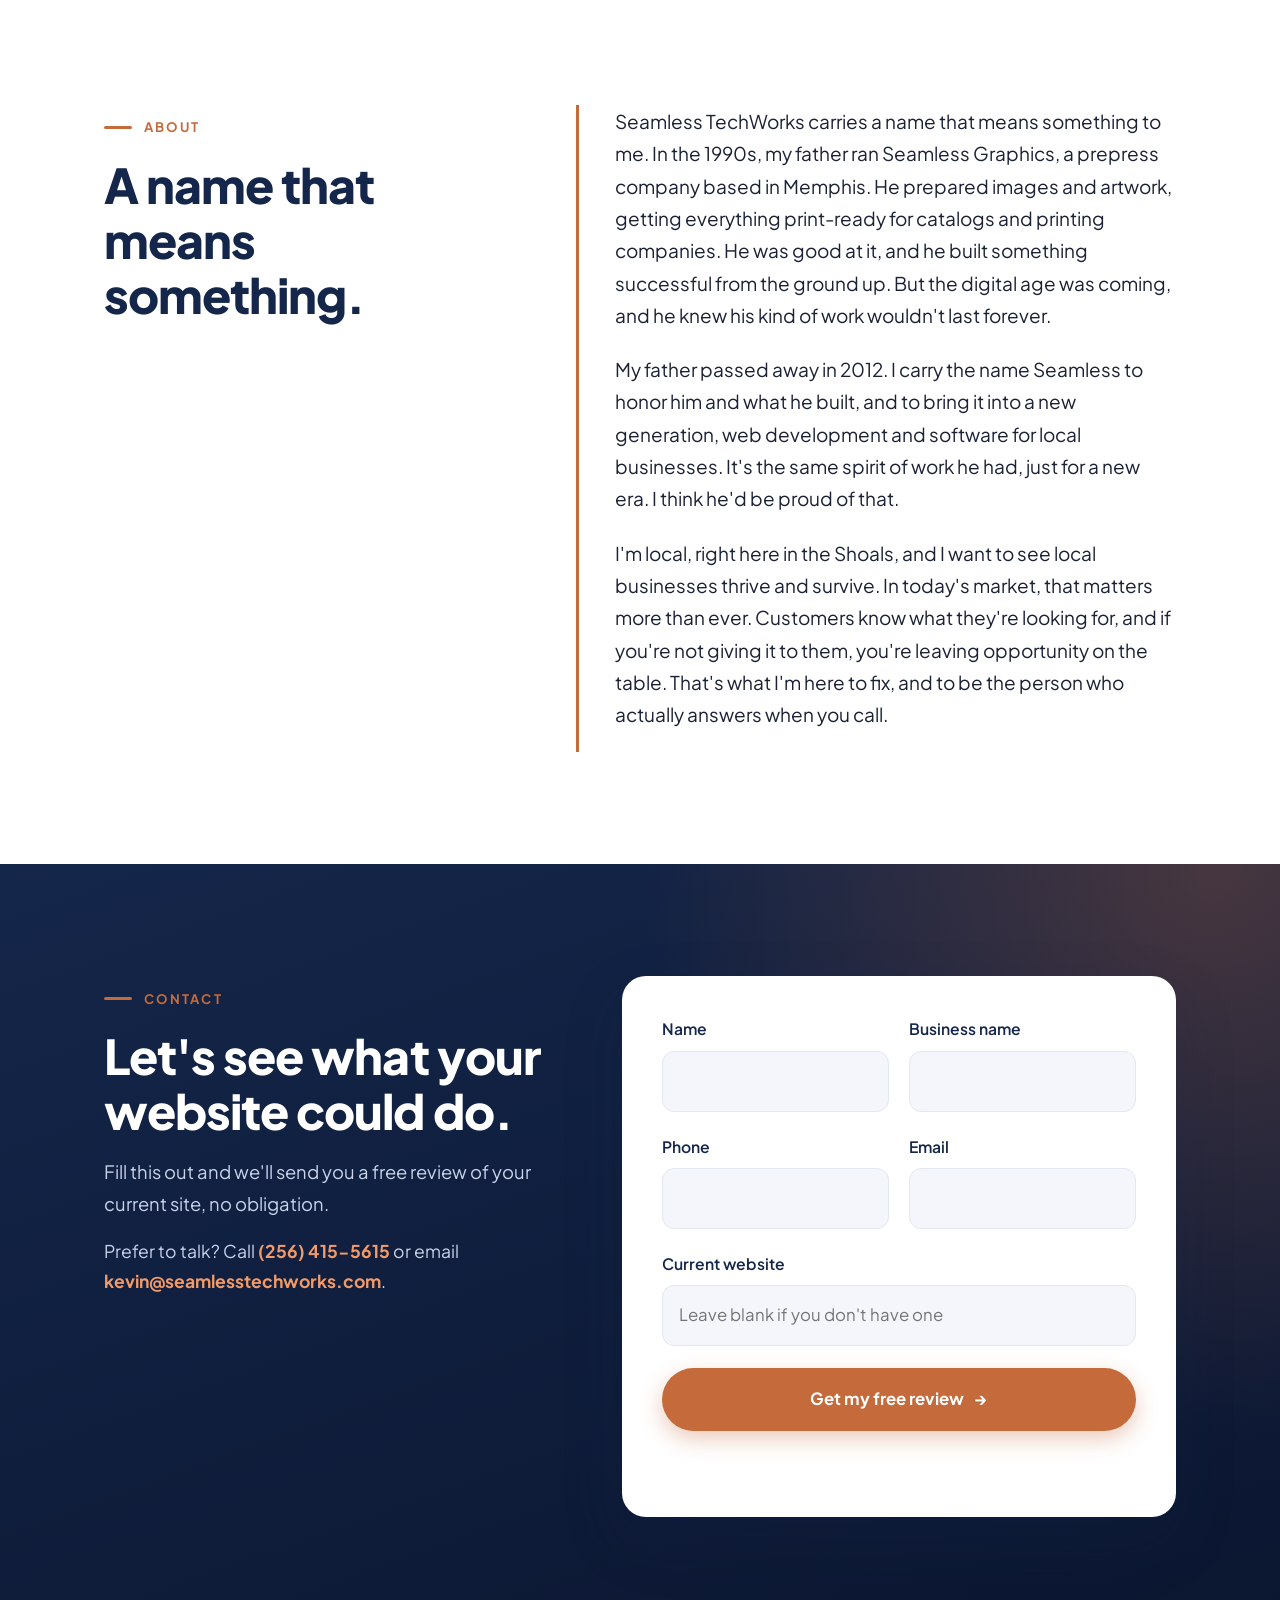
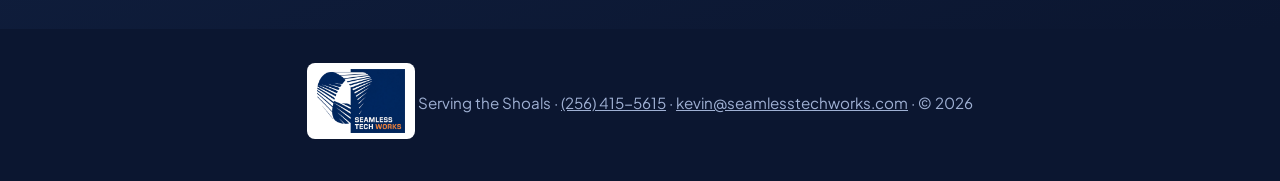
==== commit fc4f6d95: "Logo showcase in hero, header wordmark, larger headline Co-Authored-By: Claude Sonnet 5.5 <noreply@a" ====
--- a/index.html
+++ b/index.html
@@ -30,7 +30,7 @@
 
 <header>
   <div class="wrap bar">
-    <a href="#home" class="logo-img" aria-label="Seamless TechWorks, home"><img src="images/logo.png" alt="Seamless TechWorks" width="600" height="437"></a>
+    <a href="#home" class="logo-img" aria-label="Seamless TechWorks, home"><img src="images/logo.png" alt="" width="600" height="437"><span class="wordmark">Seamless Tech<em>Works</em></span></a>
     <nav aria-label="Main">
       <button class="menu-toggle" id="menuToggle" aria-expanded="false" aria-controls="navList">Menu</button>
       <ul id="navList">
@@ -49,11 +49,11 @@
   <section class="hero" id="home">
     <div class="wrap hero-grid">
       <div>
-        <div class="logo"><span class="l1">Seamless Tech</span><span class="l2">Works</span></div>
         <h1>Get found. Get online. Never miss a customer.</h1>
         <p>Websites, Google listings, automation, and custom software for local businesses in the Shoals.</p>
         <a href="#contact" class="btn">Get your free review <span class="arrow" aria-hidden="true">→</span></a>
       </div>
+      <div class="hero-logo"><img src="images/logo.png" alt="Seamless TechWorks logo" width="600" height="437"></div>
     </div>
   </section>
 
--- a/css/style.css
+++ b/css/style.css
@@ -287,3 +287,18 @@
 
 #contact .call-line { color: #c9d3ea; }
 #contact .call-line a { color: var(--clay-light); }
+
+/* Logo polish */
+.logo-img { display: inline-flex; align-items: center; gap: 12px; text-decoration: none; }
+.logo-img img { height: 46px; }
+.wordmark { font-weight: 800; letter-spacing: -0.02em; color: var(--navy); font-size: 1.25rem; white-space: nowrap; }
+.wordmark em { font-style: italic; font-weight: 700; color: var(--clay); }
+.hero h1 { font-size: clamp(2.1rem, 4.4vw, 3.5rem); font-weight: 800; line-height: 1.12; max-width: 620px; letter-spacing: -0.025em; margin-bottom: 22px; }
+.hero-grid { grid-template-columns: 1.15fr .85fr; gap: 56px; }
+.hero-logo { background: #fff; border-radius: 24px; padding: clamp(24px, 3.2vw, 44px); box-shadow: var(--shadow-lg), 0 0 0 1px rgba(255,255,255,.08); justify-self: center; width: 100%; max-width: 440px; transform: rotate(-1.5deg); }
+.hero-logo img { width: 100%; height: auto; display: block; }
+@media (max-width: 860px) {
+  .hero-grid { grid-template-columns: 1fr; gap: 32px; }
+  .hero-logo { order: -1; max-width: 240px; justify-self: start; padding: 20px; transform: none; }
+}
+@media (max-width: 420px) { .wordmark { display: none; } }
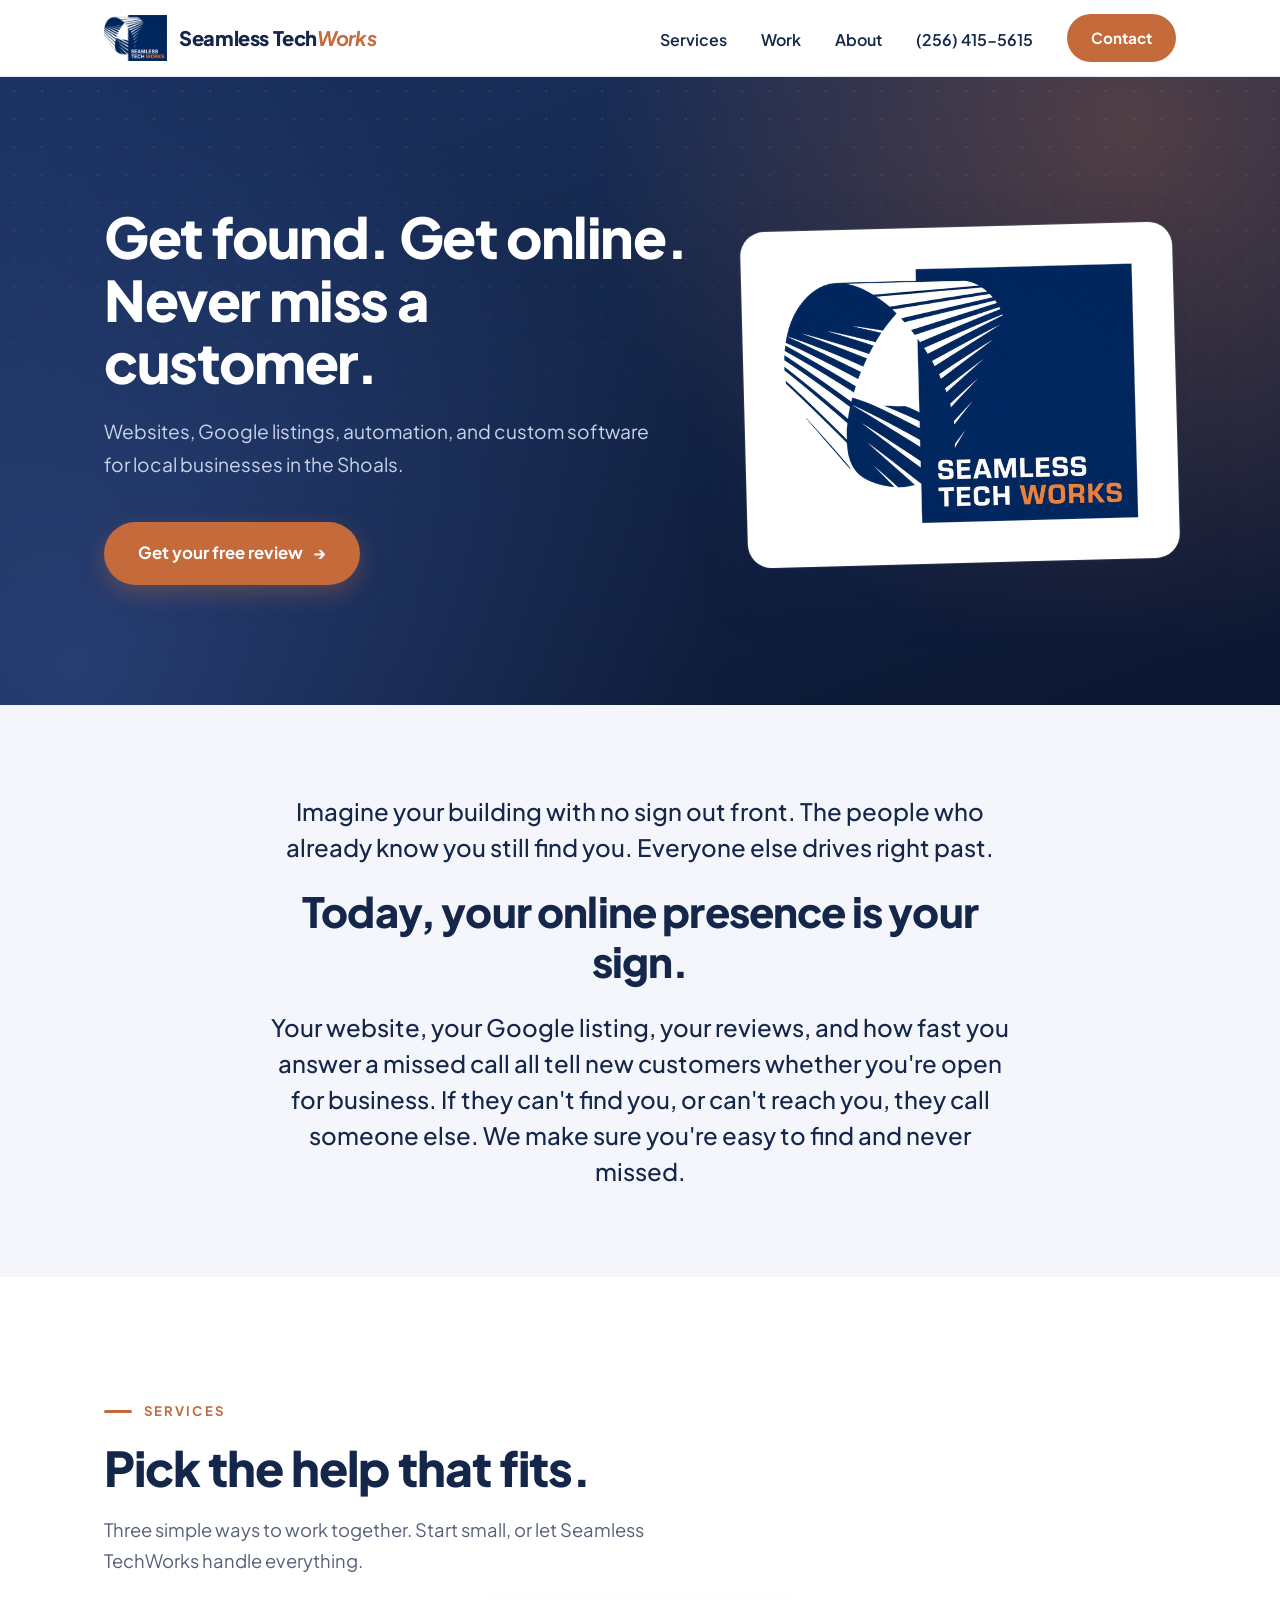
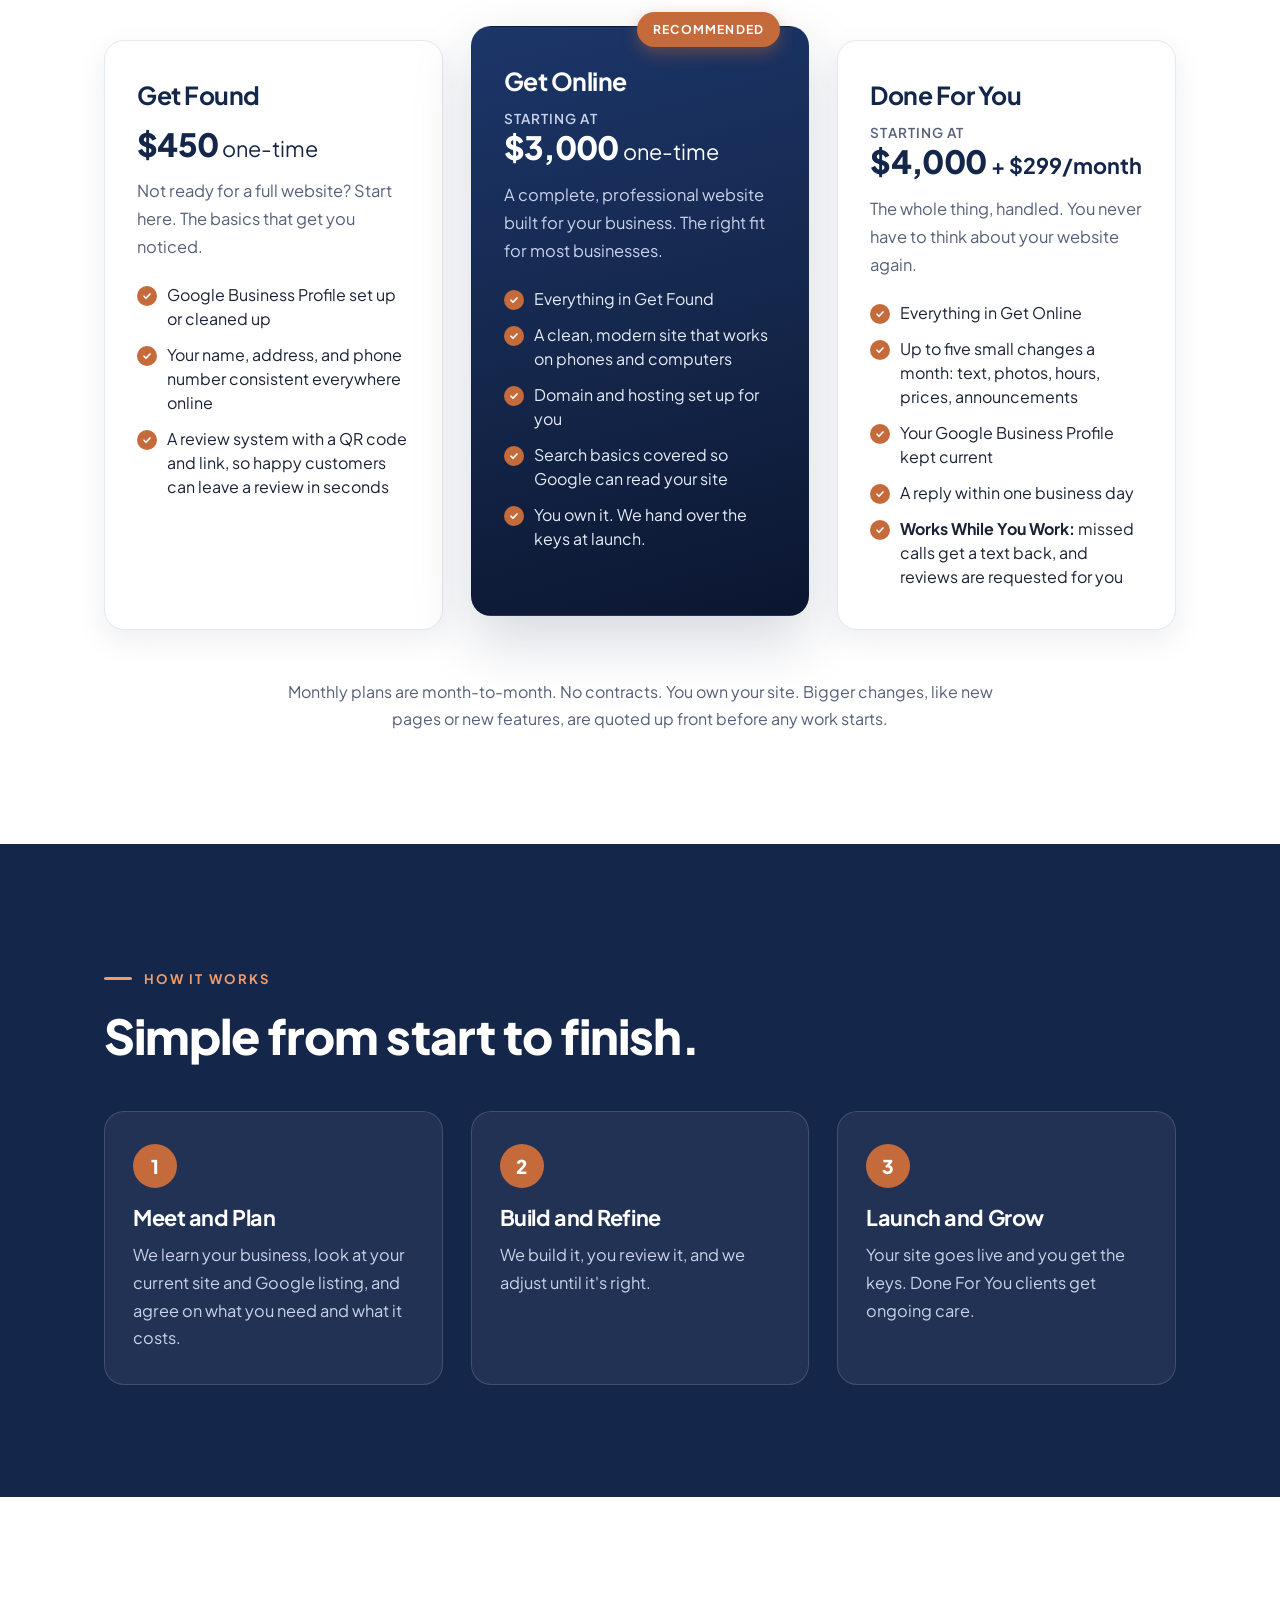
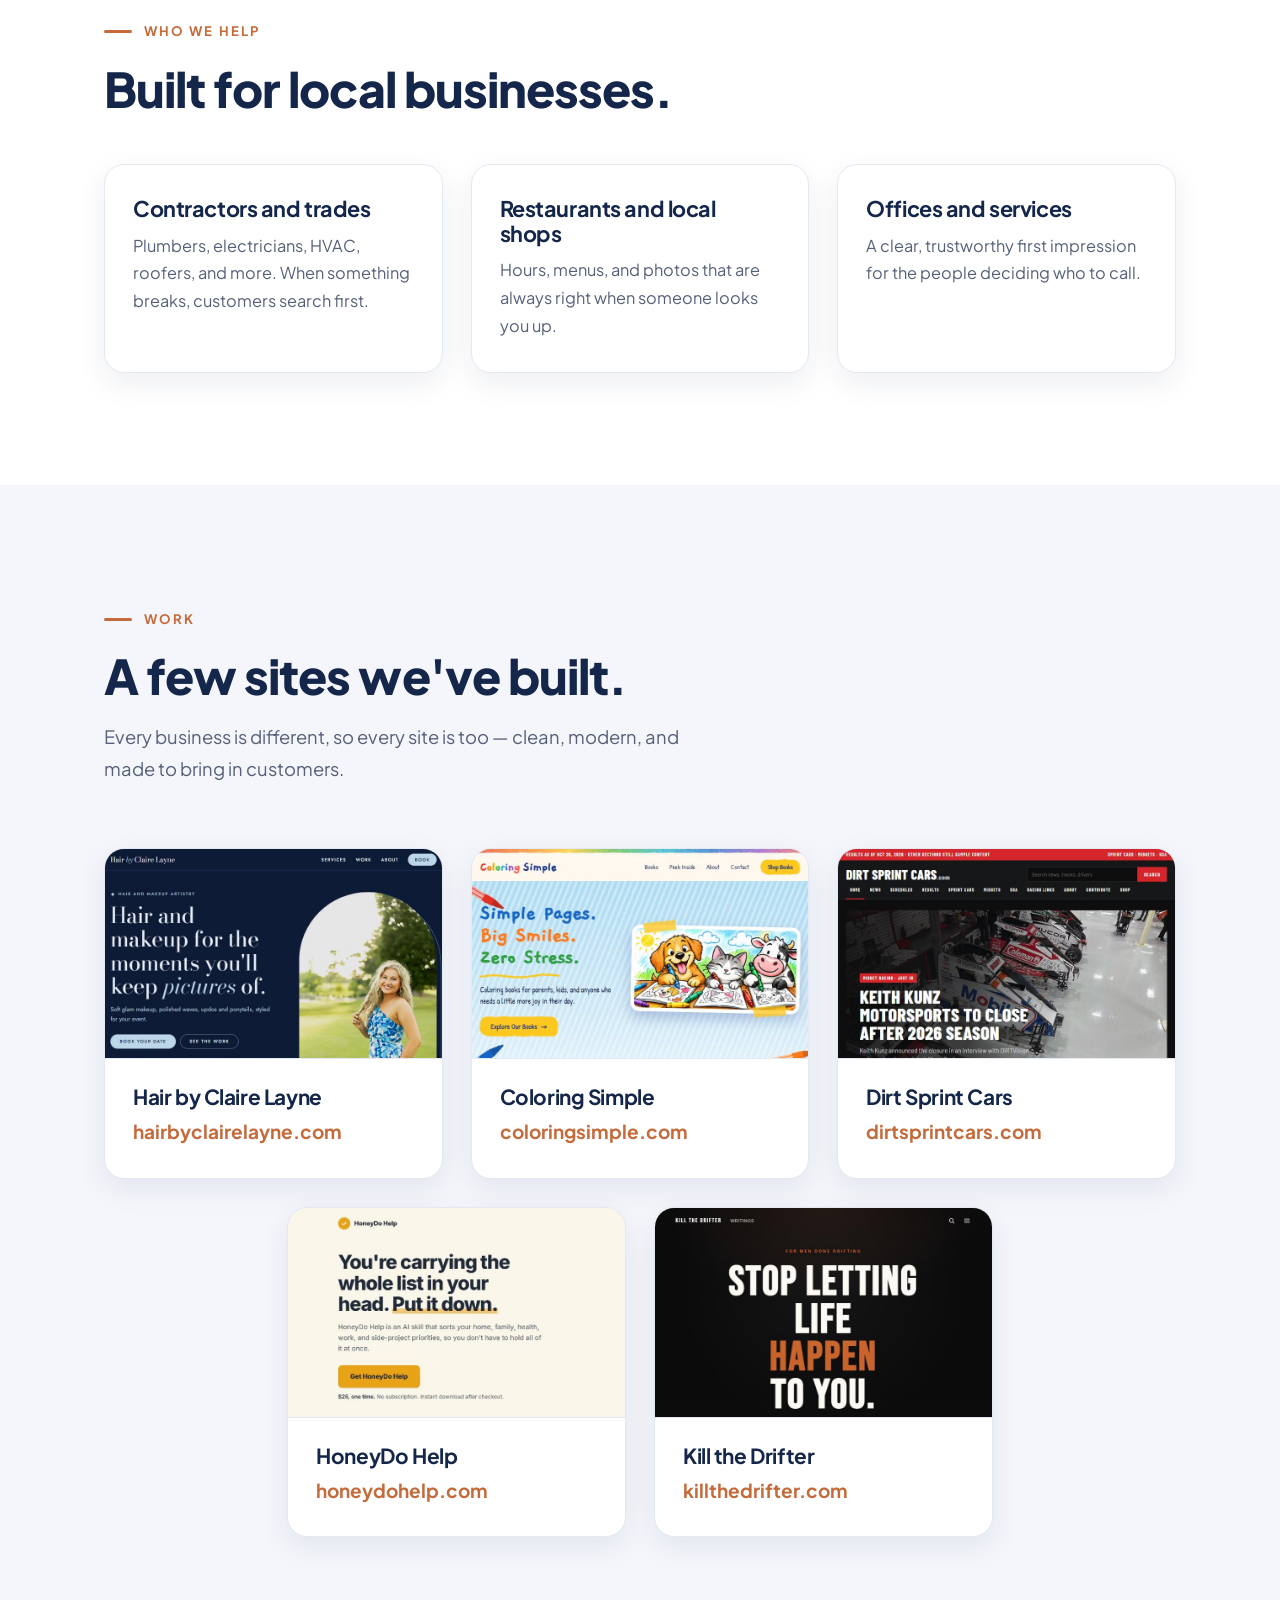
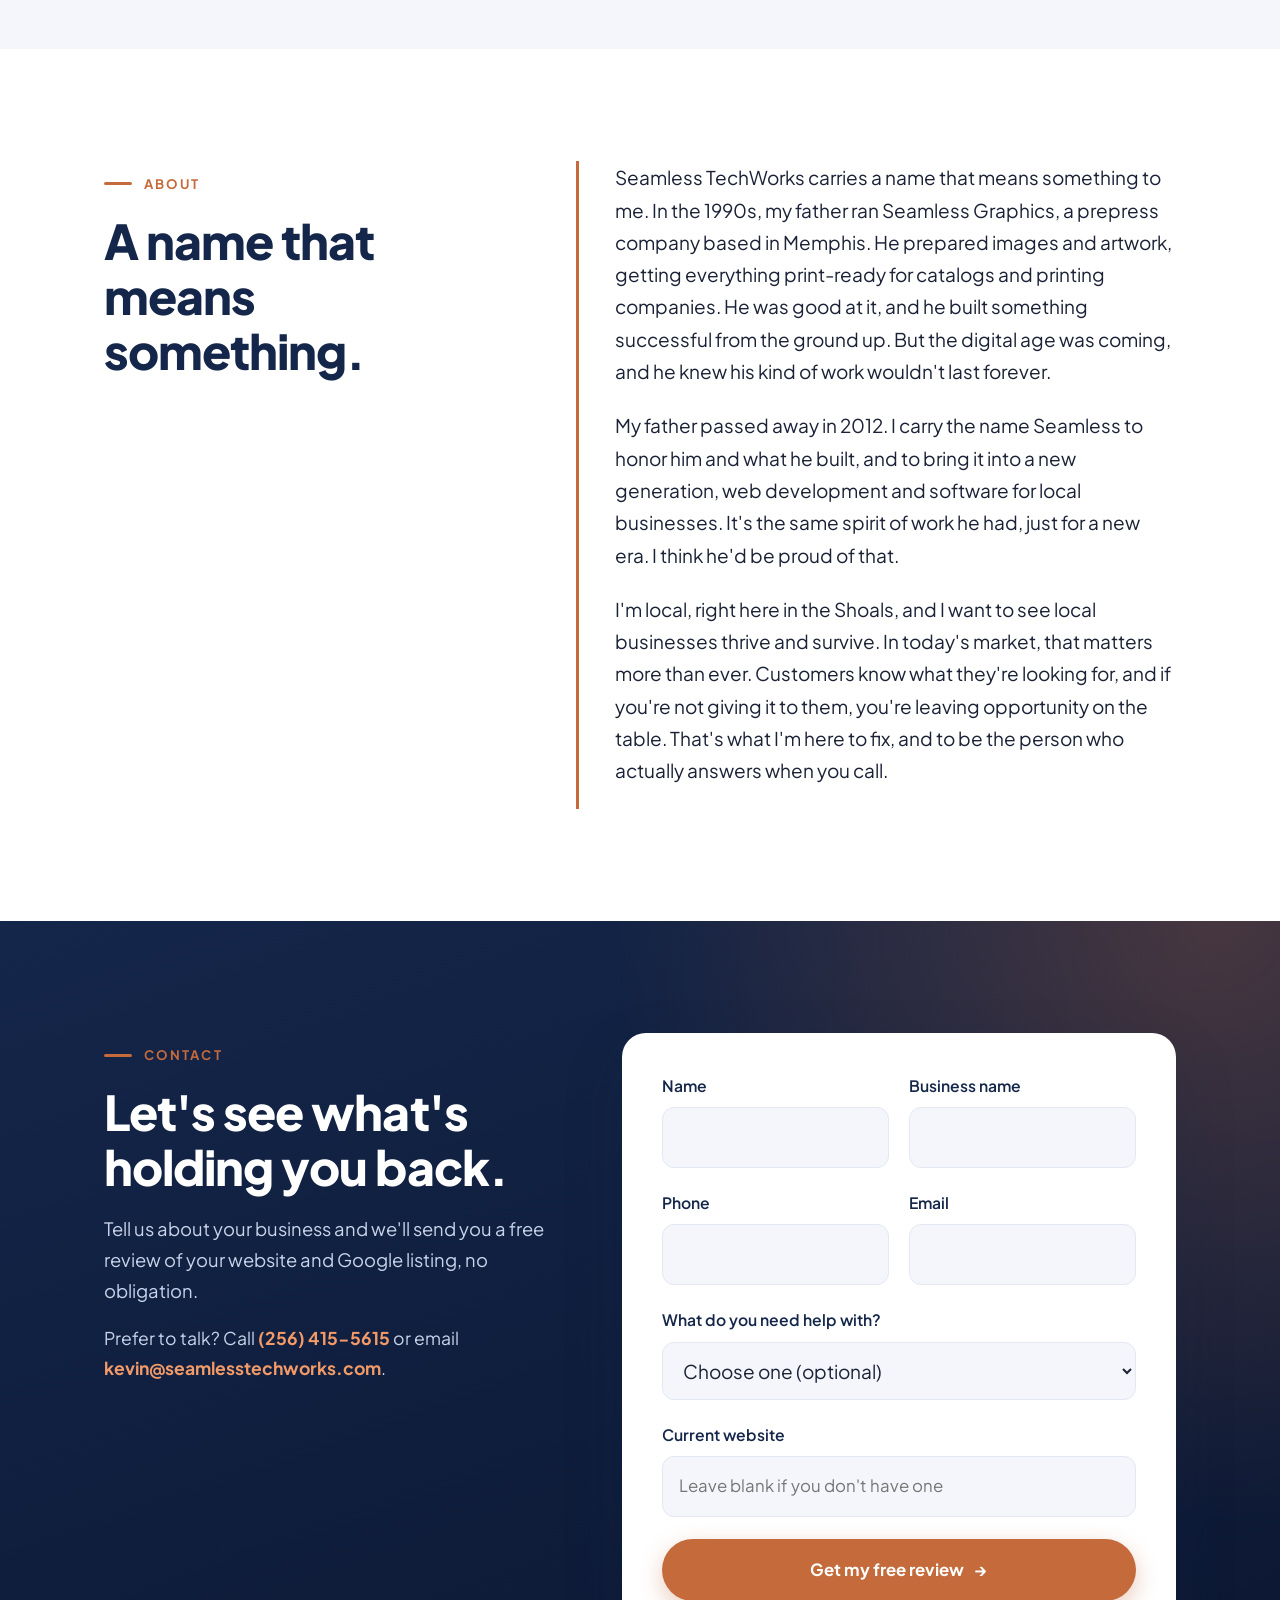
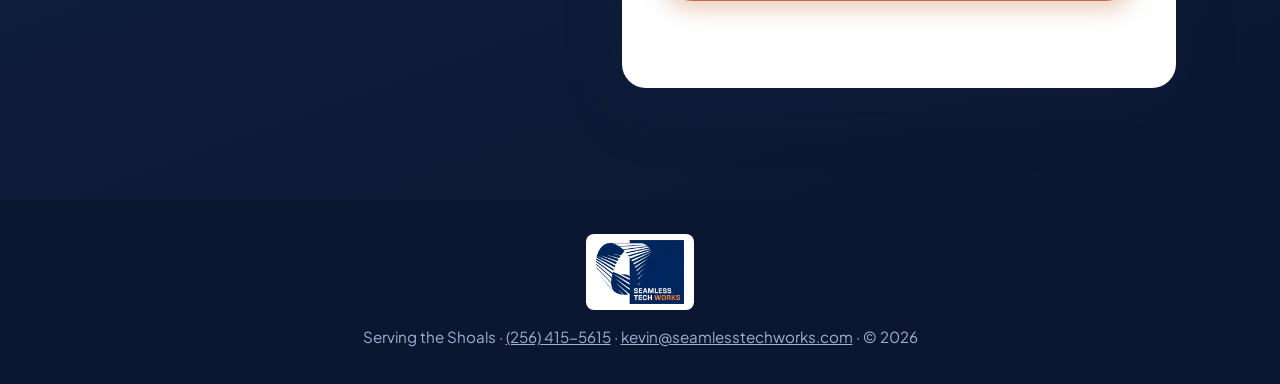
==== commit c3479783: "Polish: broader contact copy, need dropdown, footer layout, stronger sign opener Co-Authored-By: Cla" ====
--- a/index.html
+++ b/index.html
@@ -193,8 +193,8 @@
     <div class="wrap contact-grid">
       <div>
         <span class="eyebrow">Contact</span>
-        <h2>Let's see what your website could do.</h2>
-        <p class="lead">Fill this out and we'll send you a free review of your current site, no obligation.</p>
+        <h2>Let's see what's holding you back.</h2>
+        <p class="lead">Tell us about your business and we'll send you a free review of your website and Google listing, no obligation.</p>
         <p class="call-line">Prefer to talk? Call <a href="tel:+12564155615">(256) 415-5615</a> or email <a href="mailto:kevin@seamlesstechworks.com">kevin@seamlesstechworks.com</a>.</p>
       </div>
 
@@ -224,6 +224,18 @@
             </div>
           </div>
           <div class="field">
+            <label for="need">What do you need help with?</label>
+            <select id="need" name="need">
+              <option value="">Choose one (optional)</option>
+              <option>Get found on Google</option>
+              <option>A new website</option>
+              <option>Website care and updates</option>
+              <option>Missed calls and reviews on autopilot</option>
+              <option>Custom software or an app</option>
+              <option>Not sure yet</option>
+            </select>
+          </div>
+          <div class="field">
             <label for="website">Current website</label>
             <input type="text" id="website" name="website" placeholder="Leave blank if you don't have one" autocomplete="url">
           </div>
@@ -238,7 +250,8 @@
 </main>
 
 <footer>
-  <span class="logo-chip"><img src="images/logo.png" alt="Seamless TechWorks" width="600" height="437"></span> Serving the Shoals · <a href="tel:+12564155615">(256) 415-5615</a> · <a href="mailto:kevin@seamlesstechworks.com">kevin@seamlesstechworks.com</a> · © 2026
+  <span class="logo-chip"><img src="images/logo.png" alt="Seamless TechWorks" width="600" height="437"></span>
+  <span class="foot-line">Serving the Shoals · <a href="tel:+12564155615">(256) 415-5615</a> · <a href="mailto:kevin@seamlesstechworks.com">kevin@seamlesstechworks.com</a> · © 2026</span>
 </footer>
 
 <script src="js/main.js"></script>
--- a/css/style.css
+++ b/css/style.css
@@ -302,3 +302,10 @@
   .hero-logo { order: -1; max-width: 240px; justify-self: start; padding: 20px; transform: none; }
 }
 @media (max-width: 420px) { .wordmark { display: none; } }
+
+/* Polish pass */
+.field select { width: 100%; padding: 15px 16px; border: 1px solid var(--line); border-radius: 12px; background: var(--soft); font: inherit; color: var(--ink, #14264a); }
+.field select:focus { outline: 2px solid var(--clay); outline-offset: 1px; }
+.sign-text { font-size: clamp(1.25rem, 2.4vw, 1.5rem); color: var(--navy); font-weight: 500; line-height: 1.5; }
+footer { display: flex; flex-direction: column; align-items: center; gap: 14px; }
+footer .logo-chip { margin: 0; }
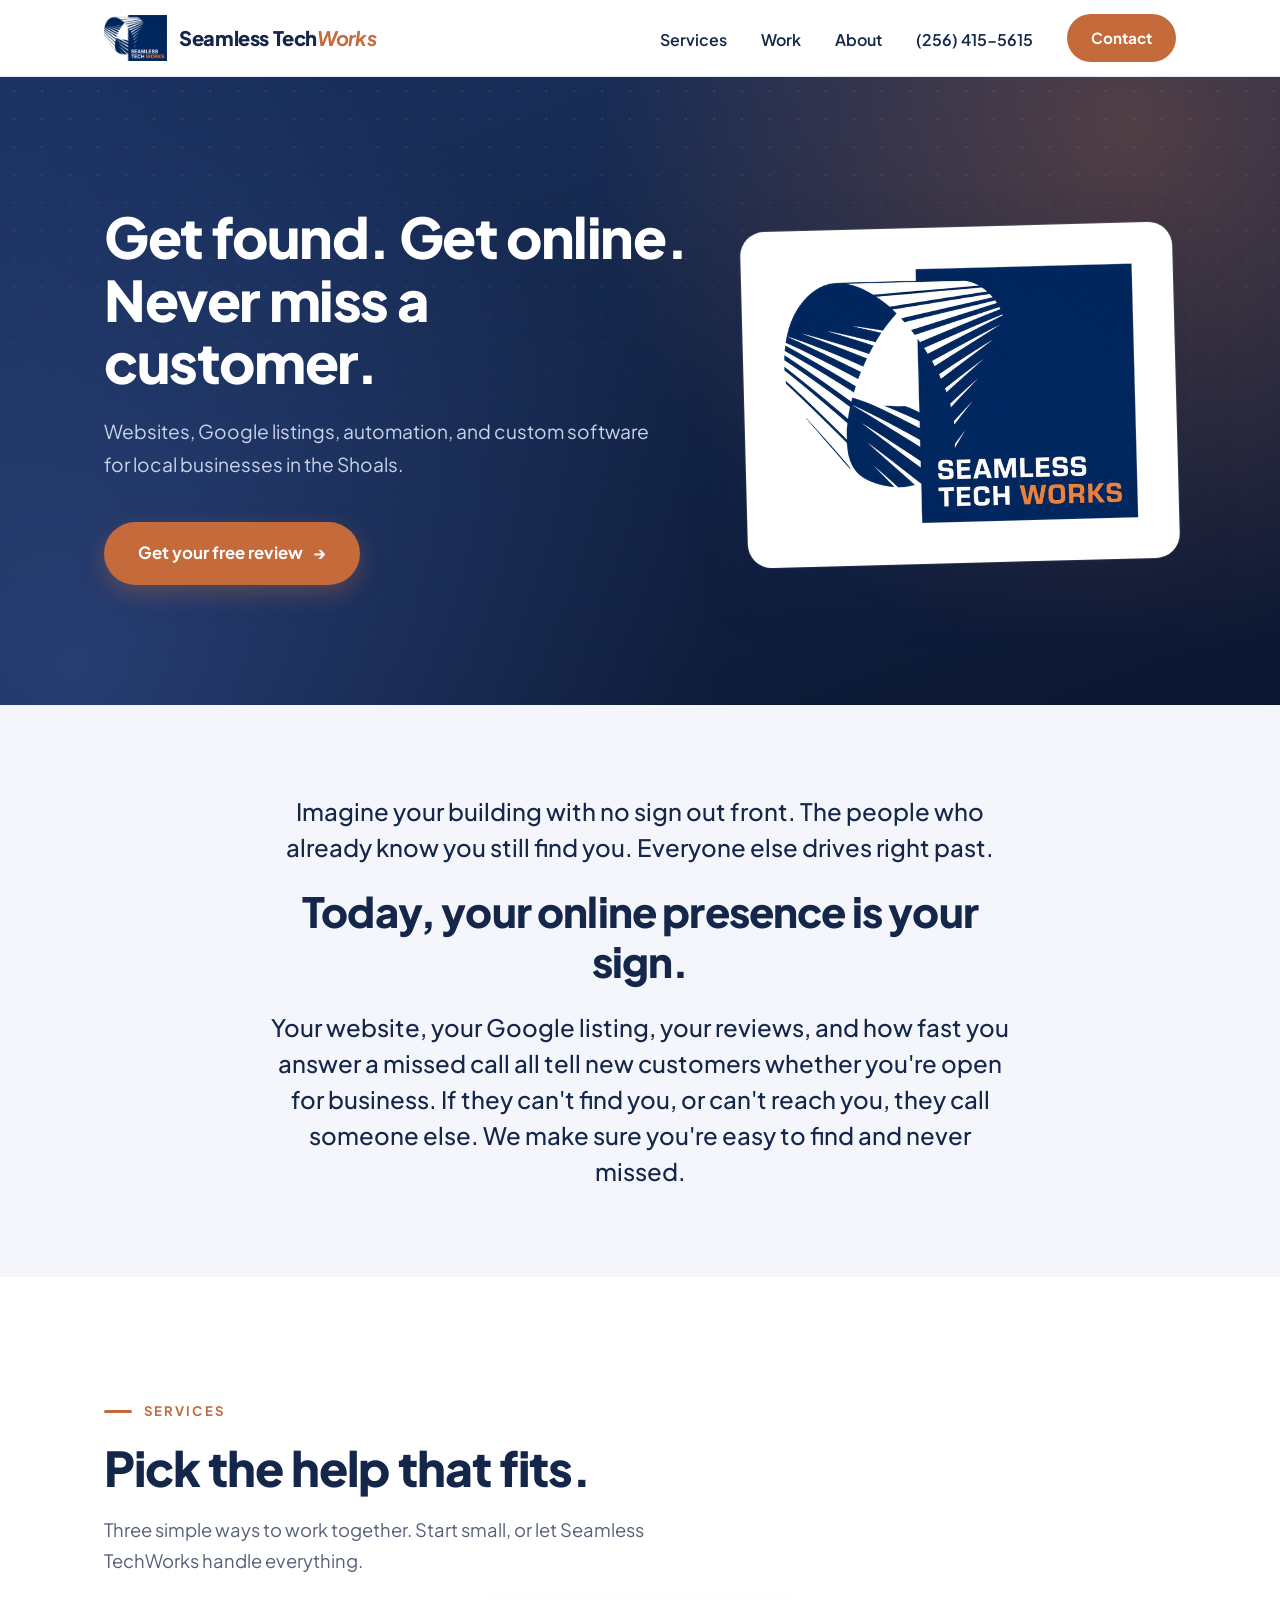
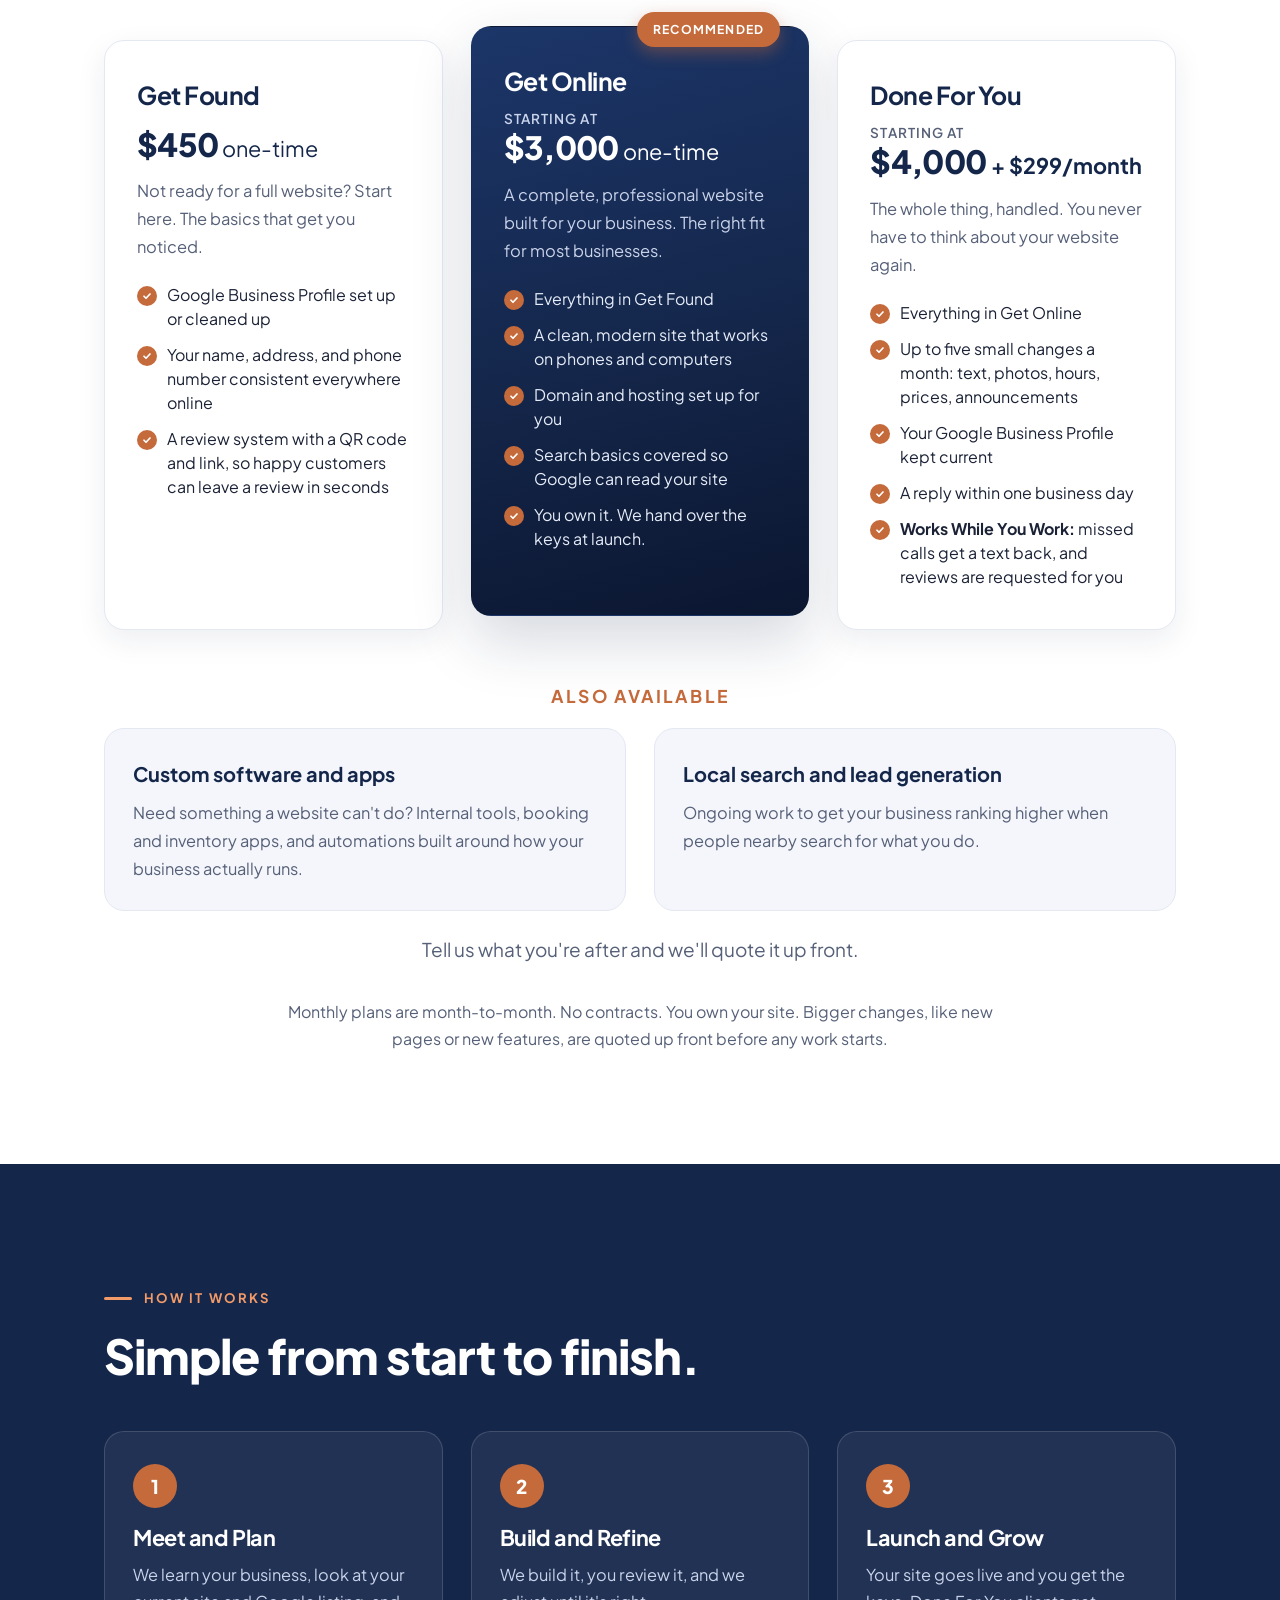
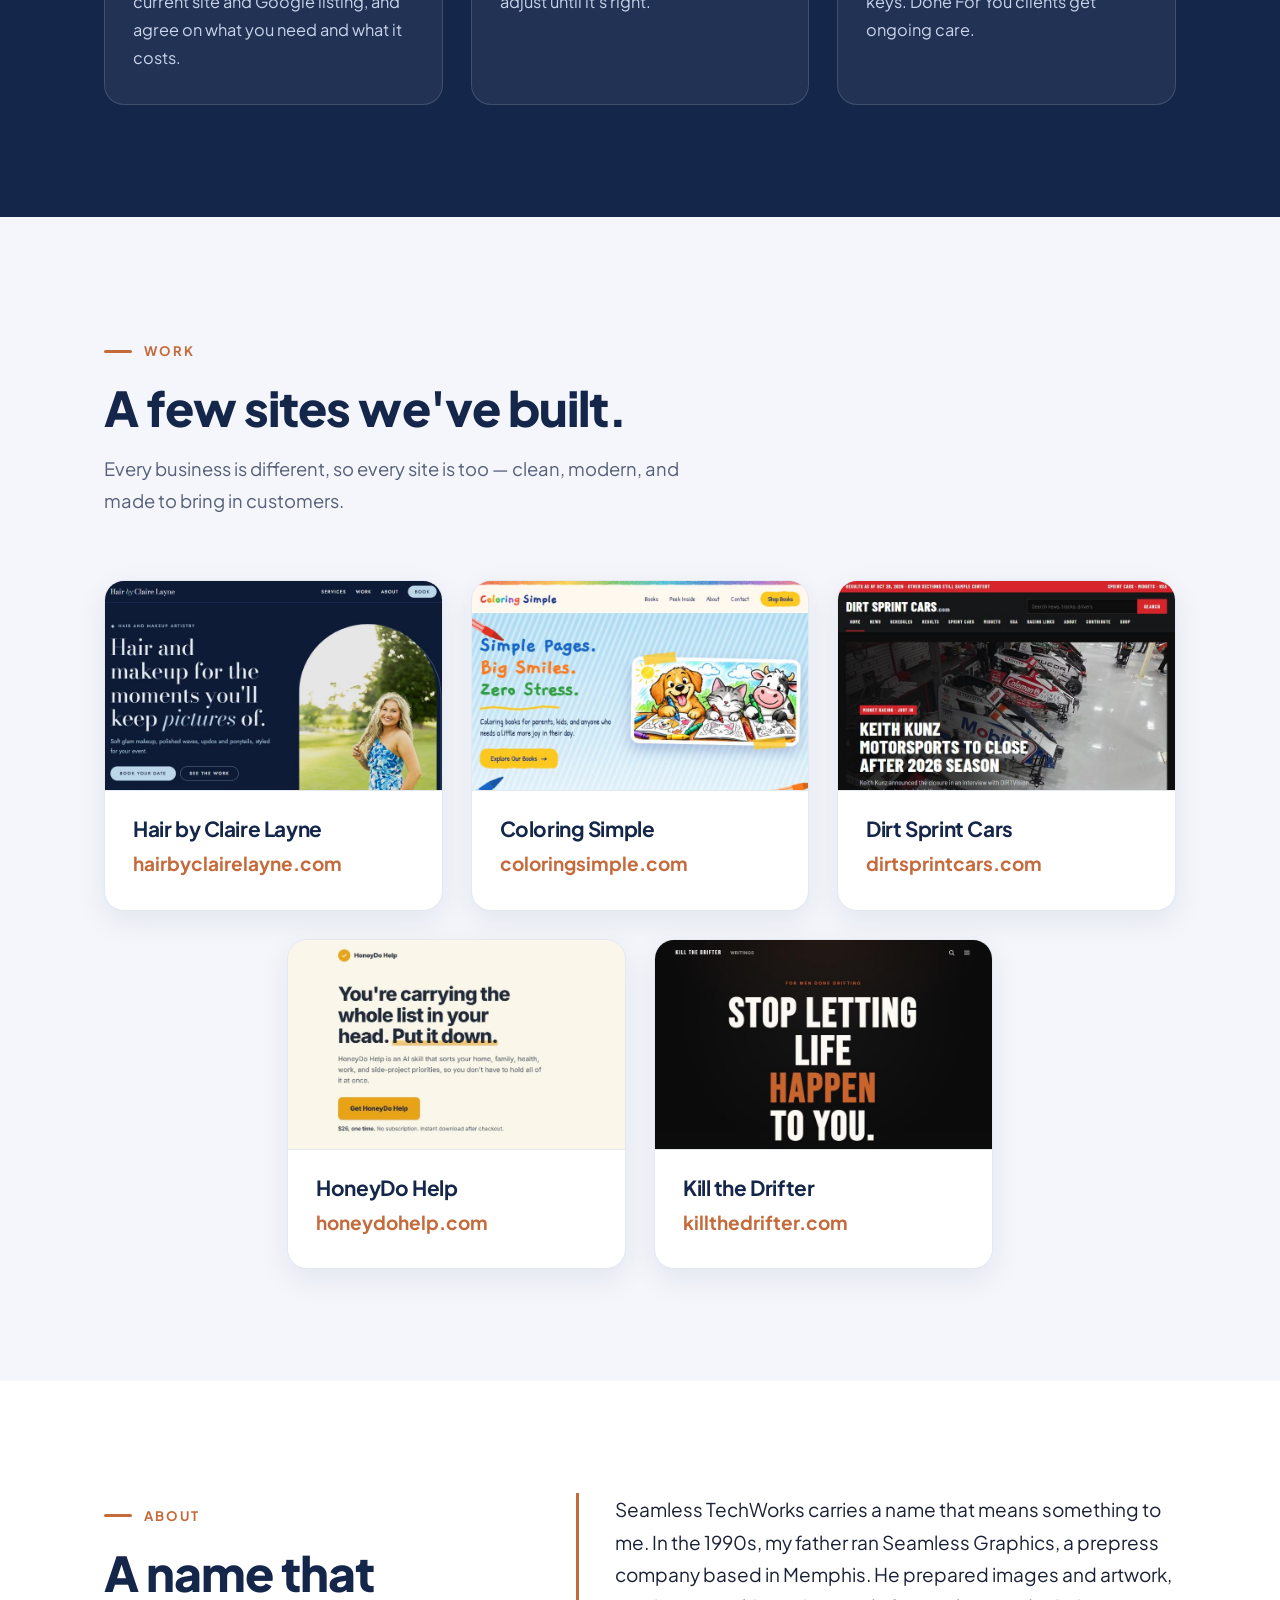
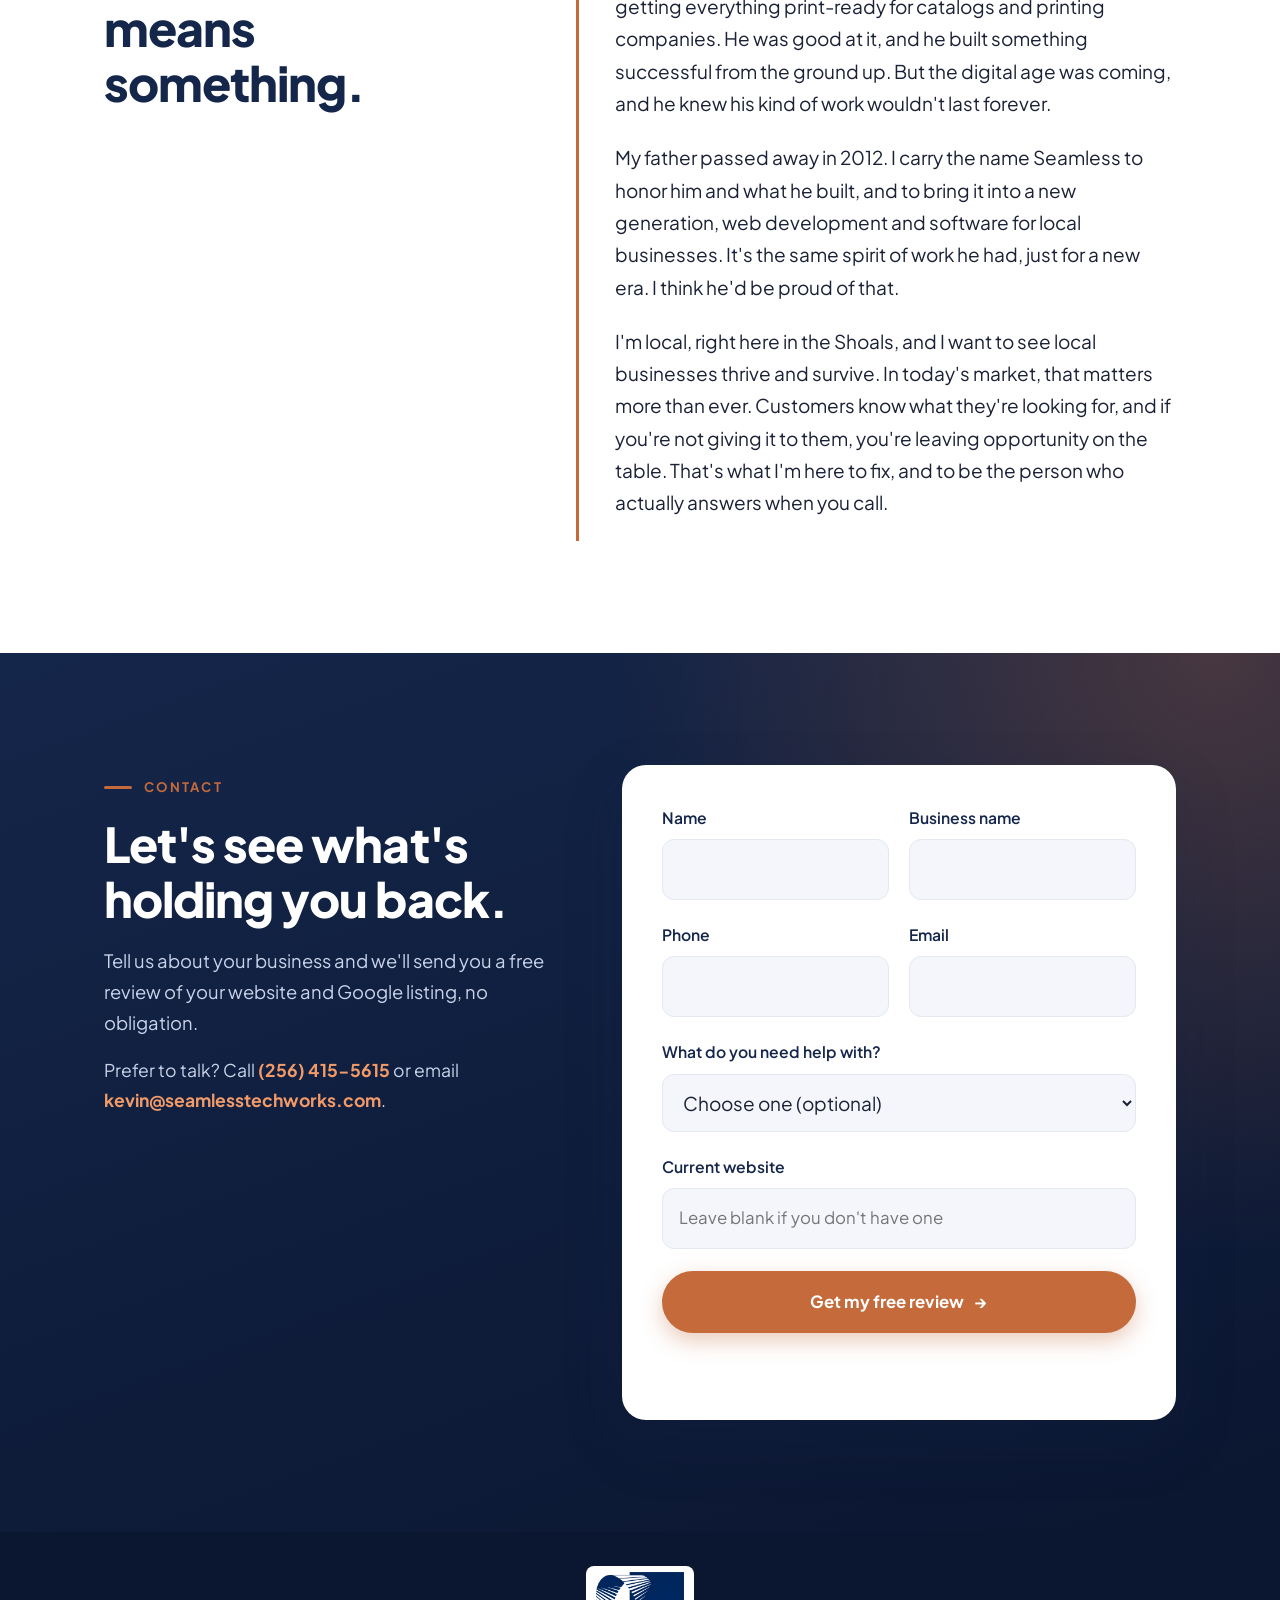
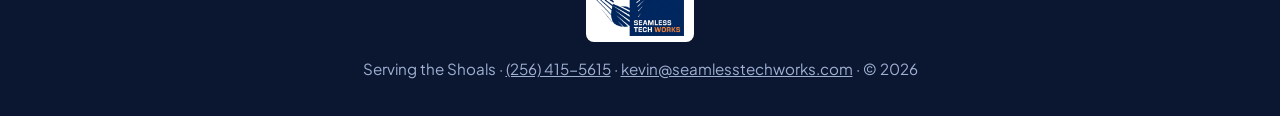
==== commit 8f23bdfd: "Remove Who we help; add Also available row for software and local search Co-Authored-By: Claude Sonn" ====
--- a/index.html
+++ b/index.html
@@ -96,6 +96,15 @@
         </article>
       </div>
 
+      <div class="also">
+        <h3 class="also-title">Also available</h3>
+        <div class="also-grid">
+          <article class="also-card"><h4>Custom software and apps</h4><p>Need something a website can't do? Internal tools, booking and inventory apps, and automations built around how your business actually runs.</p></article>
+          <article class="also-card"><h4>Local search and lead generation</h4><p>Ongoing work to get your business ranking higher when people nearby search for what you do.</p></article>
+        </div>
+        <p class="also-note">Tell us what you're after and we'll quote it up front.</p>
+      </div>
+
       <p class="fine">Monthly plans are month-to-month. No contracts. You own your site. Bigger changes, like new pages or new features, are quoted up front before any work starts.</p>
     </div>
   </section>
@@ -110,18 +119,6 @@
         <li><span class="num">2</span><h3>Build and Refine</h3><p>We build it, you review it, and we adjust until it's right.</p></li>
         <li><span class="num">3</span><h3>Launch and Grow</h3><p>Your site goes live and you get the keys. Done For You clients get ongoing care.</p></li>
       </ol>
-    </div>
-  </section>
-
-  <section class="who" id="who">
-    <div class="wrap">
-      <span class="eyebrow">Who we help</span>
-      <h2>Built for local businesses.</h2>
-      <div class="who-grid">
-        <article class="who-card"><h3>Contractors and trades</h3><p>Plumbers, electricians, HVAC, roofers, and more. When something breaks, customers search first.</p></article>
-        <article class="who-card"><h3>Restaurants and local shops</h3><p>Hours, menus, and photos that are always right when someone looks you up.</p></article>
-        <article class="who-card"><h3>Offices and services</h3><p>A clear, trustworthy first impression for the people deciding who to call.</p></article>
-      </div>
     </div>
   </section>
 
--- a/css/style.css
+++ b/css/style.css
@@ -309,3 +309,14 @@
 .sign-text { font-size: clamp(1.25rem, 2.4vw, 1.5rem); color: var(--navy); font-weight: 500; line-height: 1.5; }
 footer { display: flex; flex-direction: column; align-items: center; gap: 14px; }
 footer .logo-chip { margin: 0; }
+
+/* Also available */
+.also { margin-top: 56px; }
+.also-title { font-size: 1.1rem; text-transform: uppercase; letter-spacing: .12em; color: var(--clay); text-align: center; margin-bottom: 22px; }
+.also-grid { display: grid; grid-template-columns: repeat(2, 1fr); gap: 28px; }
+.also-card { border: 1px solid var(--line); border-radius: var(--radius); padding: 28px; background: var(--soft); }
+.also-card h4 { font-size: 1.25rem; color: var(--navy); margin-bottom: 8px; }
+.also-card p { color: var(--muted); font-size: 1.02rem; }
+.also-note { text-align: center; color: var(--muted); margin-top: 22px; }
+.also + .fine { margin-top: 32px; }
+@media (max-width: 860px) { .also-grid { grid-template-columns: 1fr; } }
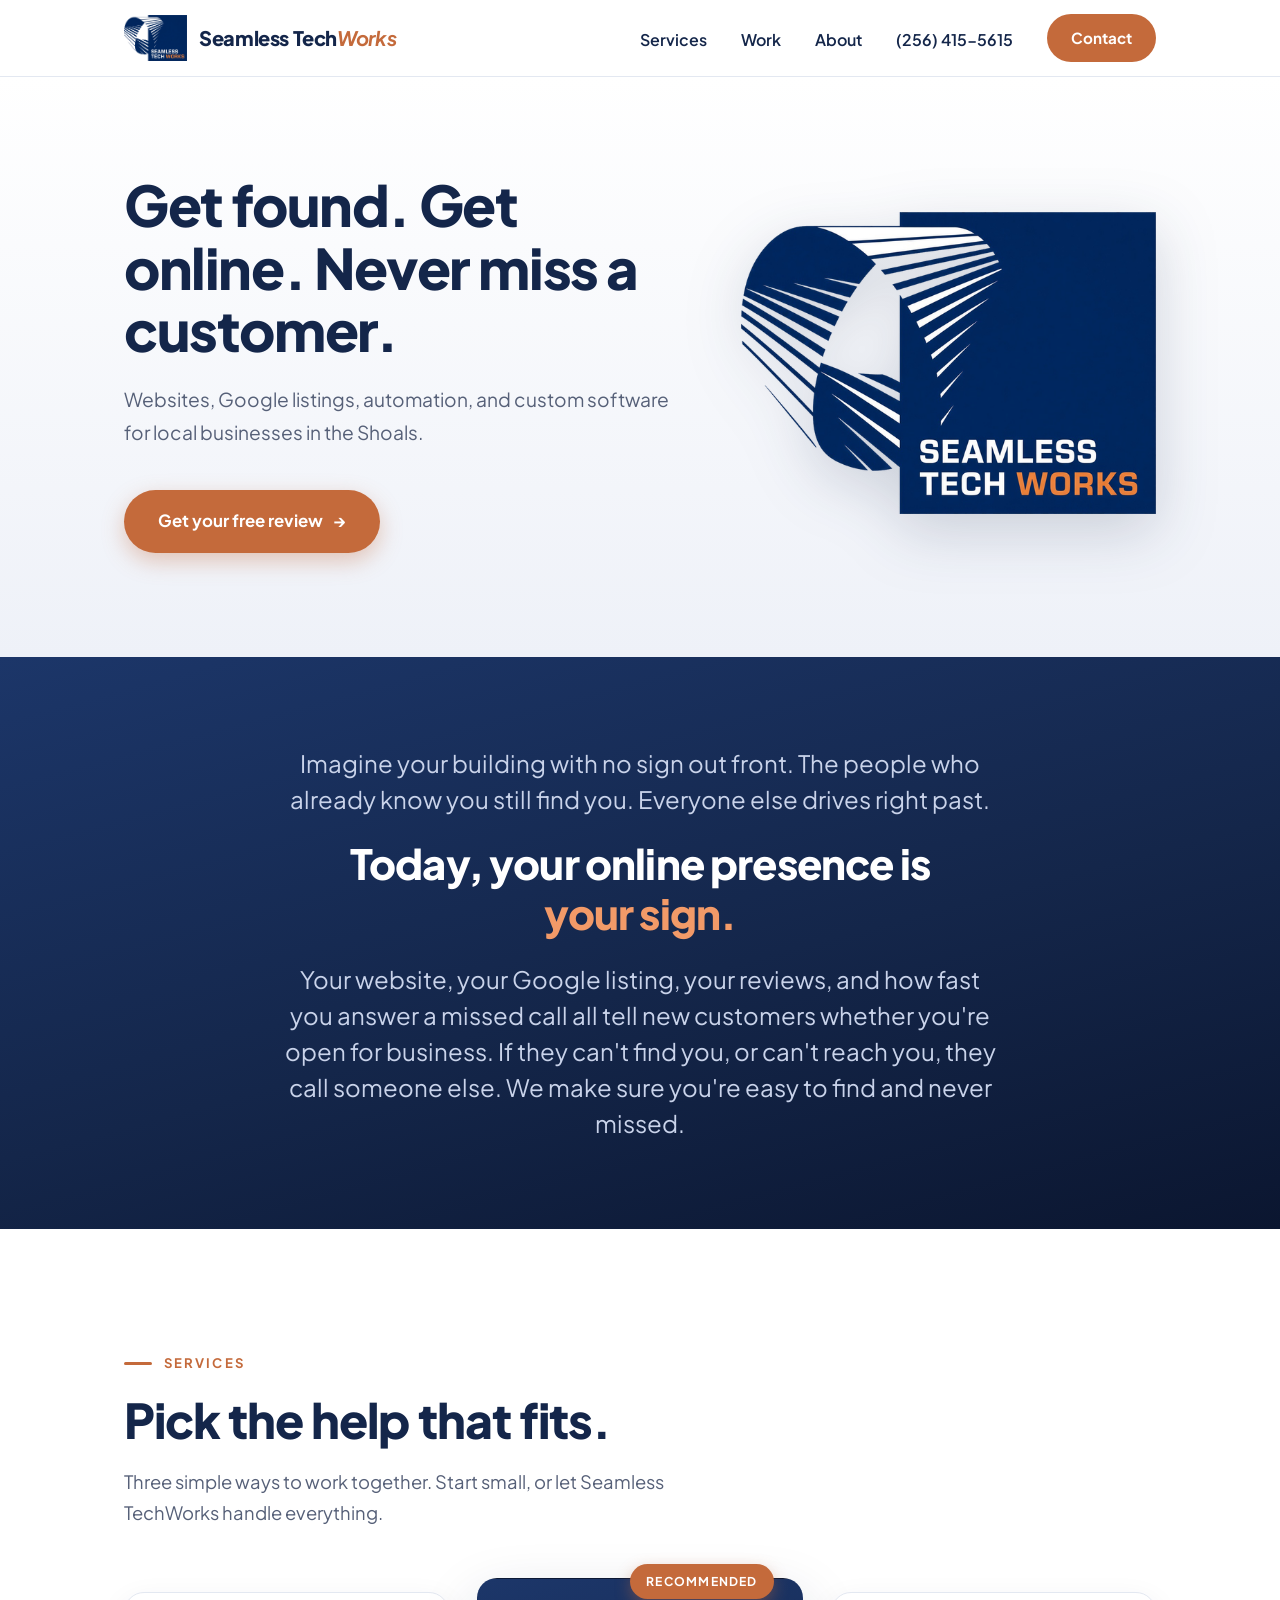
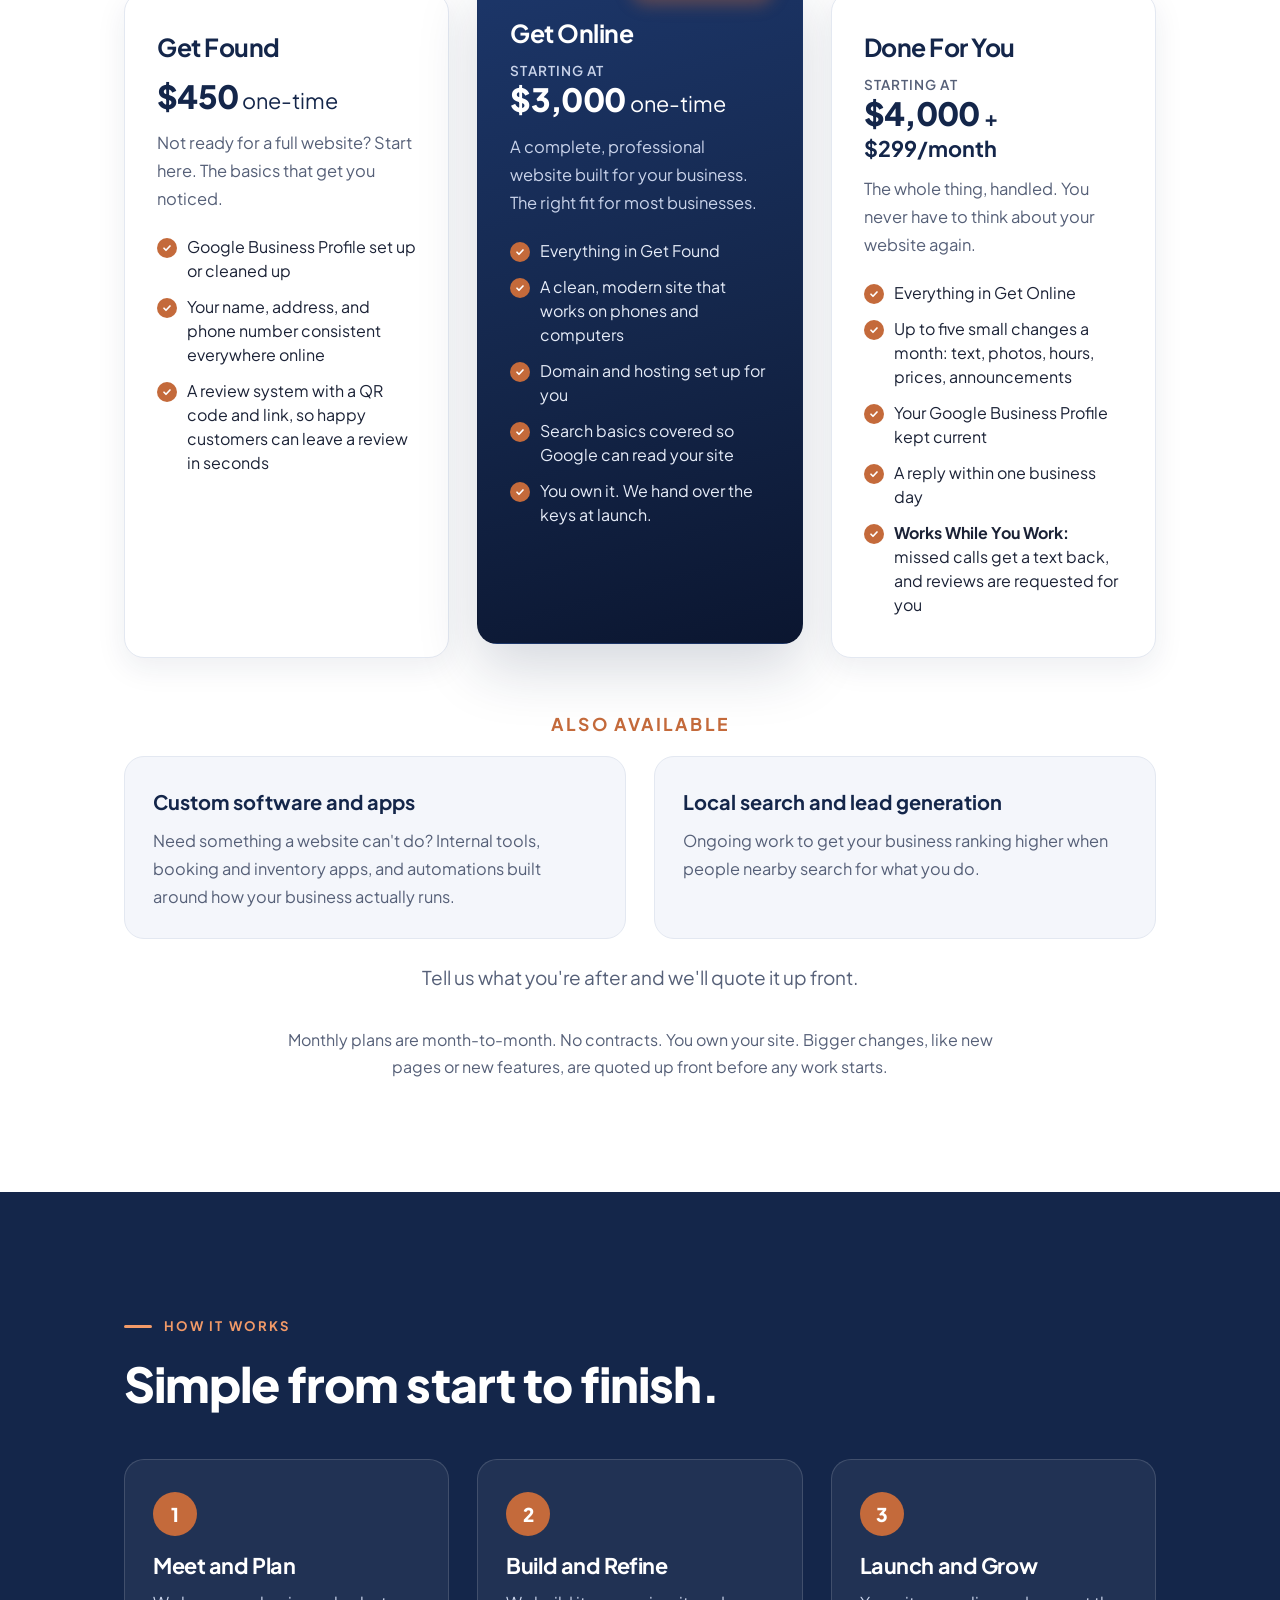
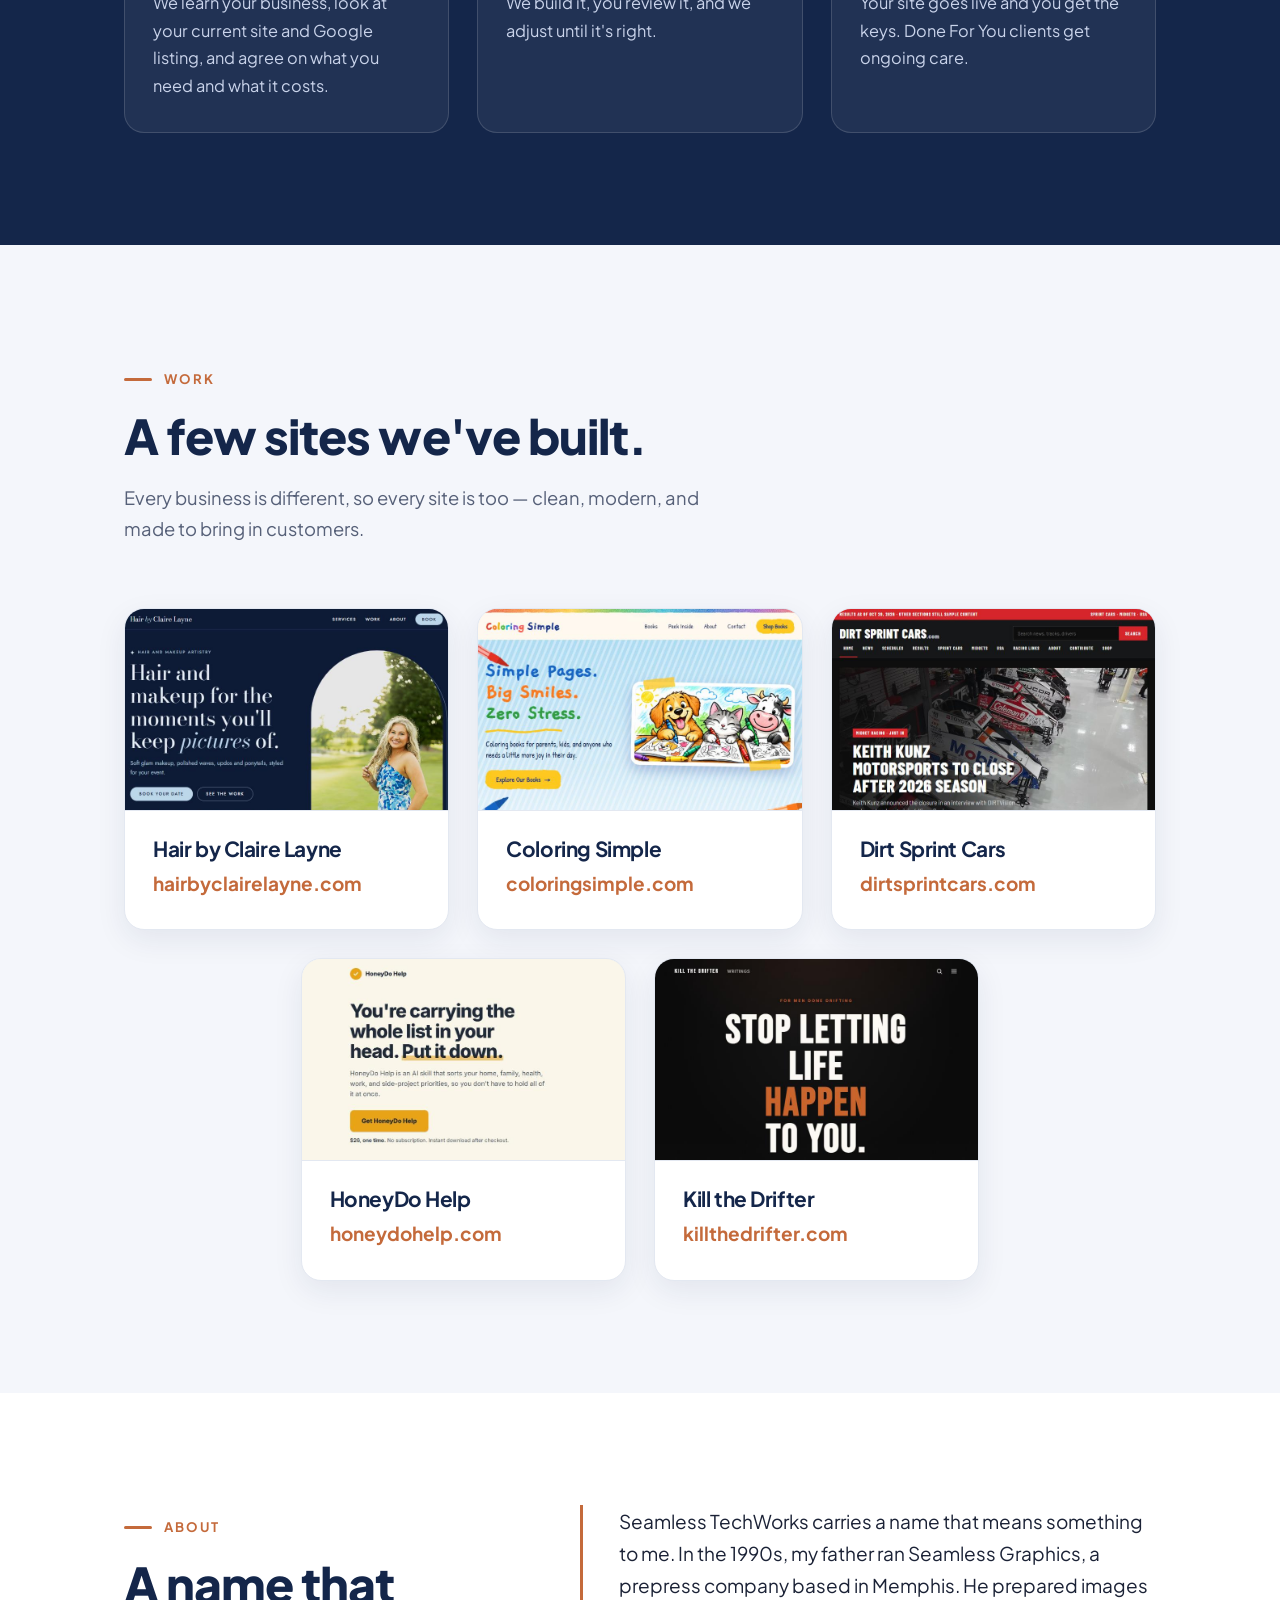
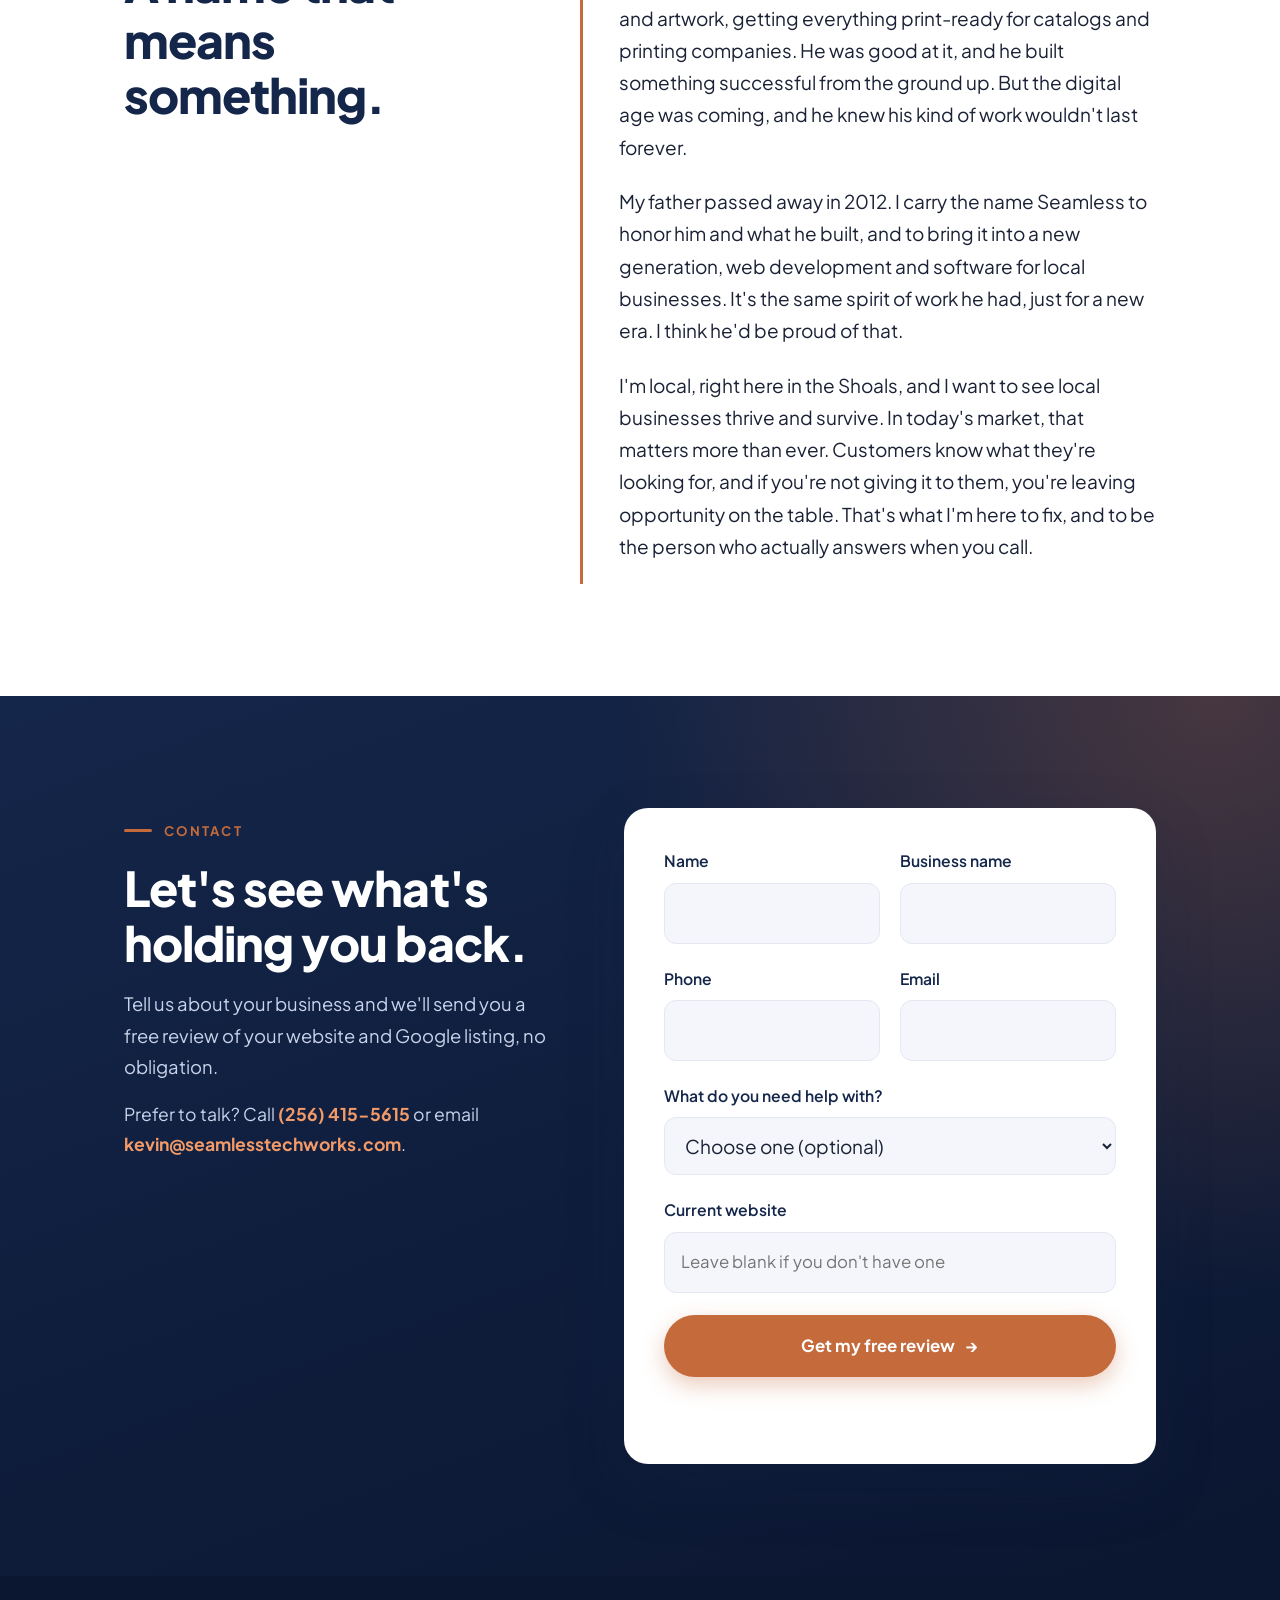
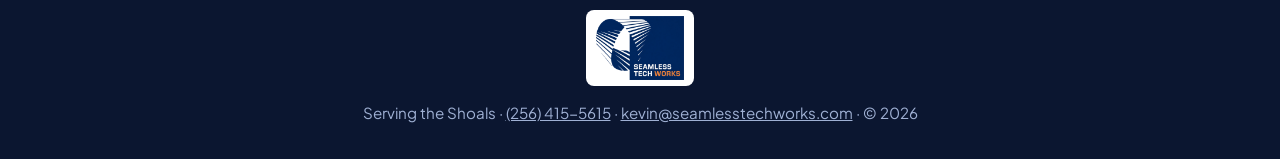
==== commit 627cf5b4: "v7: light hero, dark sign block, wider gutters Co-Authored-By: Claude Sonnet 5.5 <noreply@anthropic." ====
--- a/index.html
+++ b/index.html
@@ -61,7 +61,7 @@
   <section class="sign" id="sign">
     <div class="wrap">
       <p class="sign-text">Imagine your building with no sign out front. The people who already know you still find you. Everyone else drives right past.</p>
-      <p class="sign-big">Today, your online presence is your sign.</p>
+      <p class="sign-big">Today, your online presence is <span class="hl">your sign.</span></p>
       <p class="sign-text">Your website, your Google listing, your reviews, and how fast you answer a missed call all tell new customers whether you're open for business. If they can't find you, or can't reach you, they call someone else. We make sure you're easy to find and never missed.</p>
     </div>
   </section>
--- a/css/style.css
+++ b/css/style.css
@@ -320,3 +320,18 @@
 .also-note { text-align: center; color: var(--muted); margin-top: 22px; }
 .also + .fine { margin-top: 32px; }
 @media (max-width: 860px) { .also-grid { grid-template-columns: 1fr; } }
+
+/* v7: light hero, dark sign block, roomier gutters */
+.wrap { padding: 0 clamp(24px, 4vw, 44px); }
+.hero { background: linear-gradient(180deg, #ffffff 0%, #eef1f8 100%); color: var(--navy); padding: 96px 0 104px; }
+.hero::before { display: none; }
+.hero h1 { color: var(--navy); }
+.hero p { color: var(--muted); }
+.hero-logo { background: none; box-shadow: none; transform: none; border-radius: 0; padding: 0; max-width: 480px; }
+.hero-logo img { filter: drop-shadow(0 18px 30px rgba(20,38,74,.18)); }
+@media (max-width: 860px) { .hero { padding: 56px 0 64px; } .hero-logo { max-width: 260px; padding: 0; } }
+.sign { background: linear-gradient(165deg, #1c3669, var(--navy) 55%, var(--navy-deep)); }
+.sign-text { color: #c9d3ea; font-weight: 400; }
+.sign-big { color: var(--white); }
+.sign-big .hl { color: var(--clay-light); }
+.sign-big .hl { white-space: nowrap; }
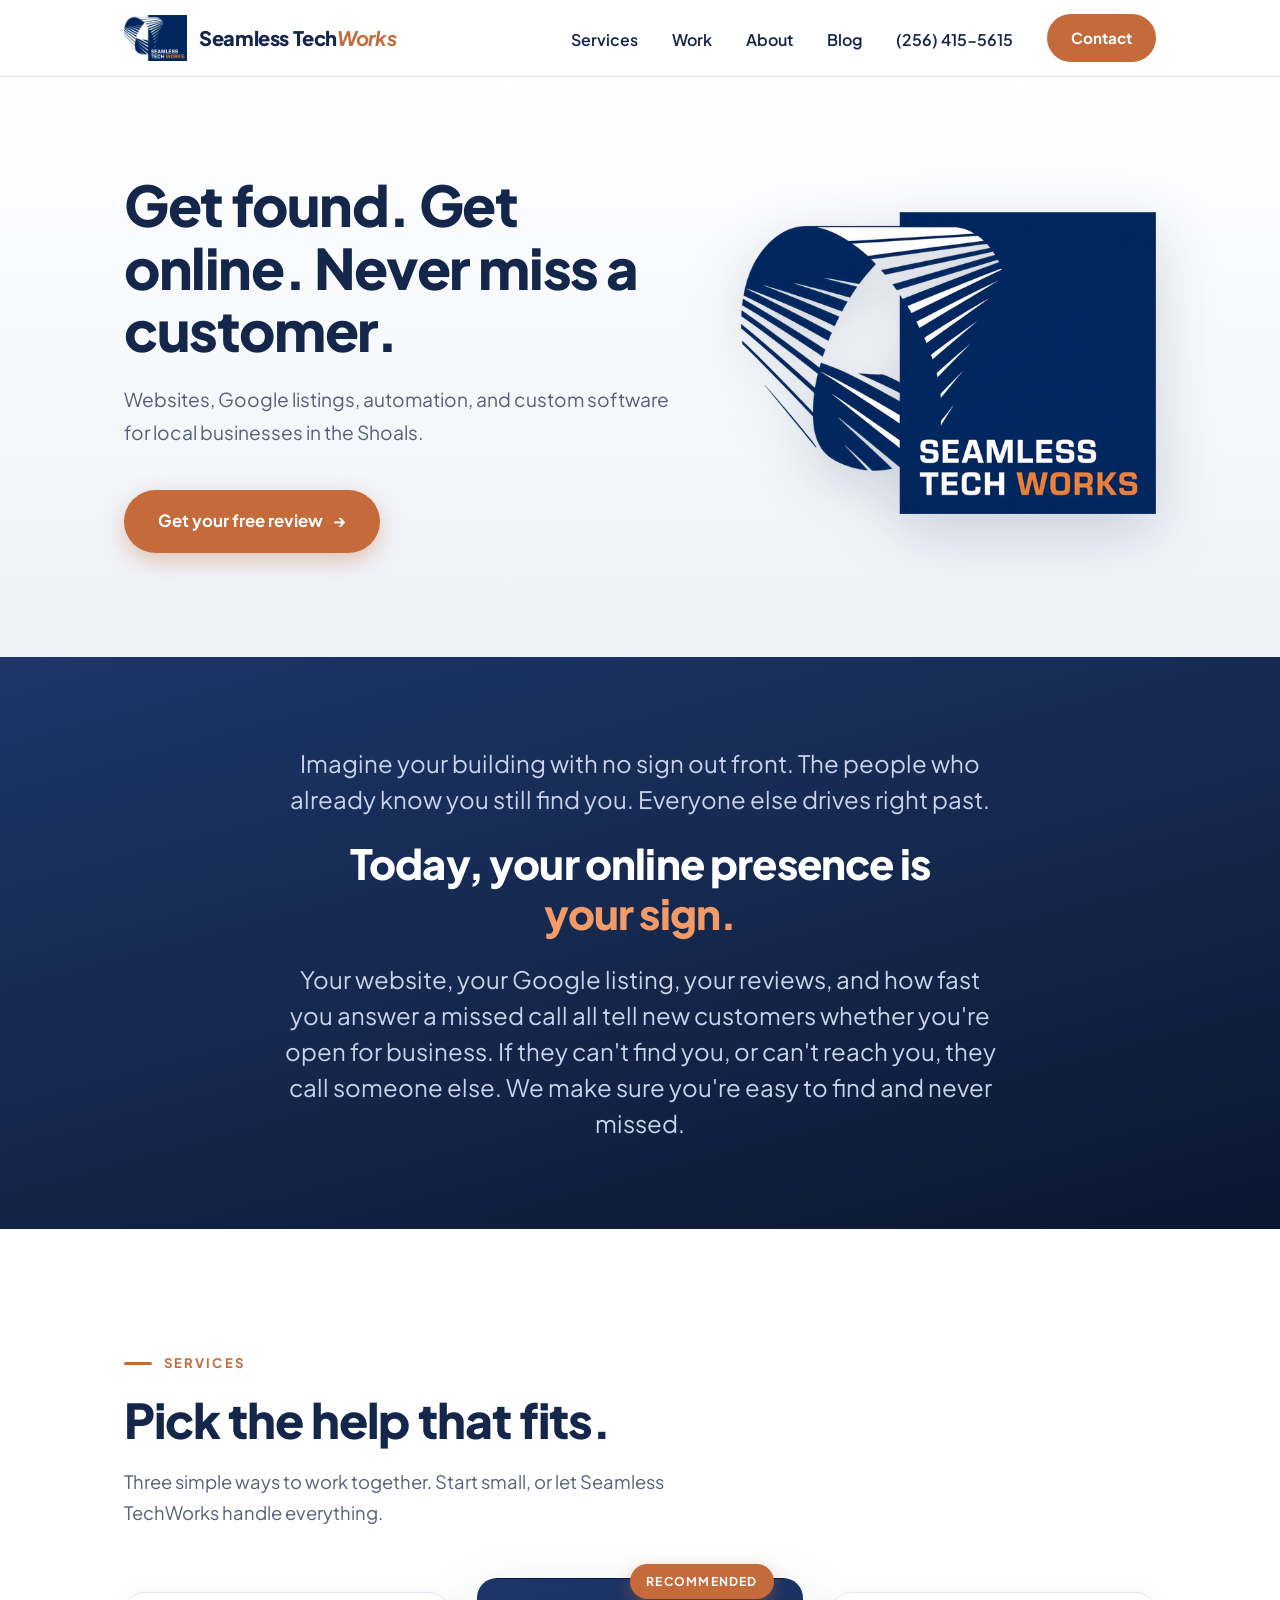
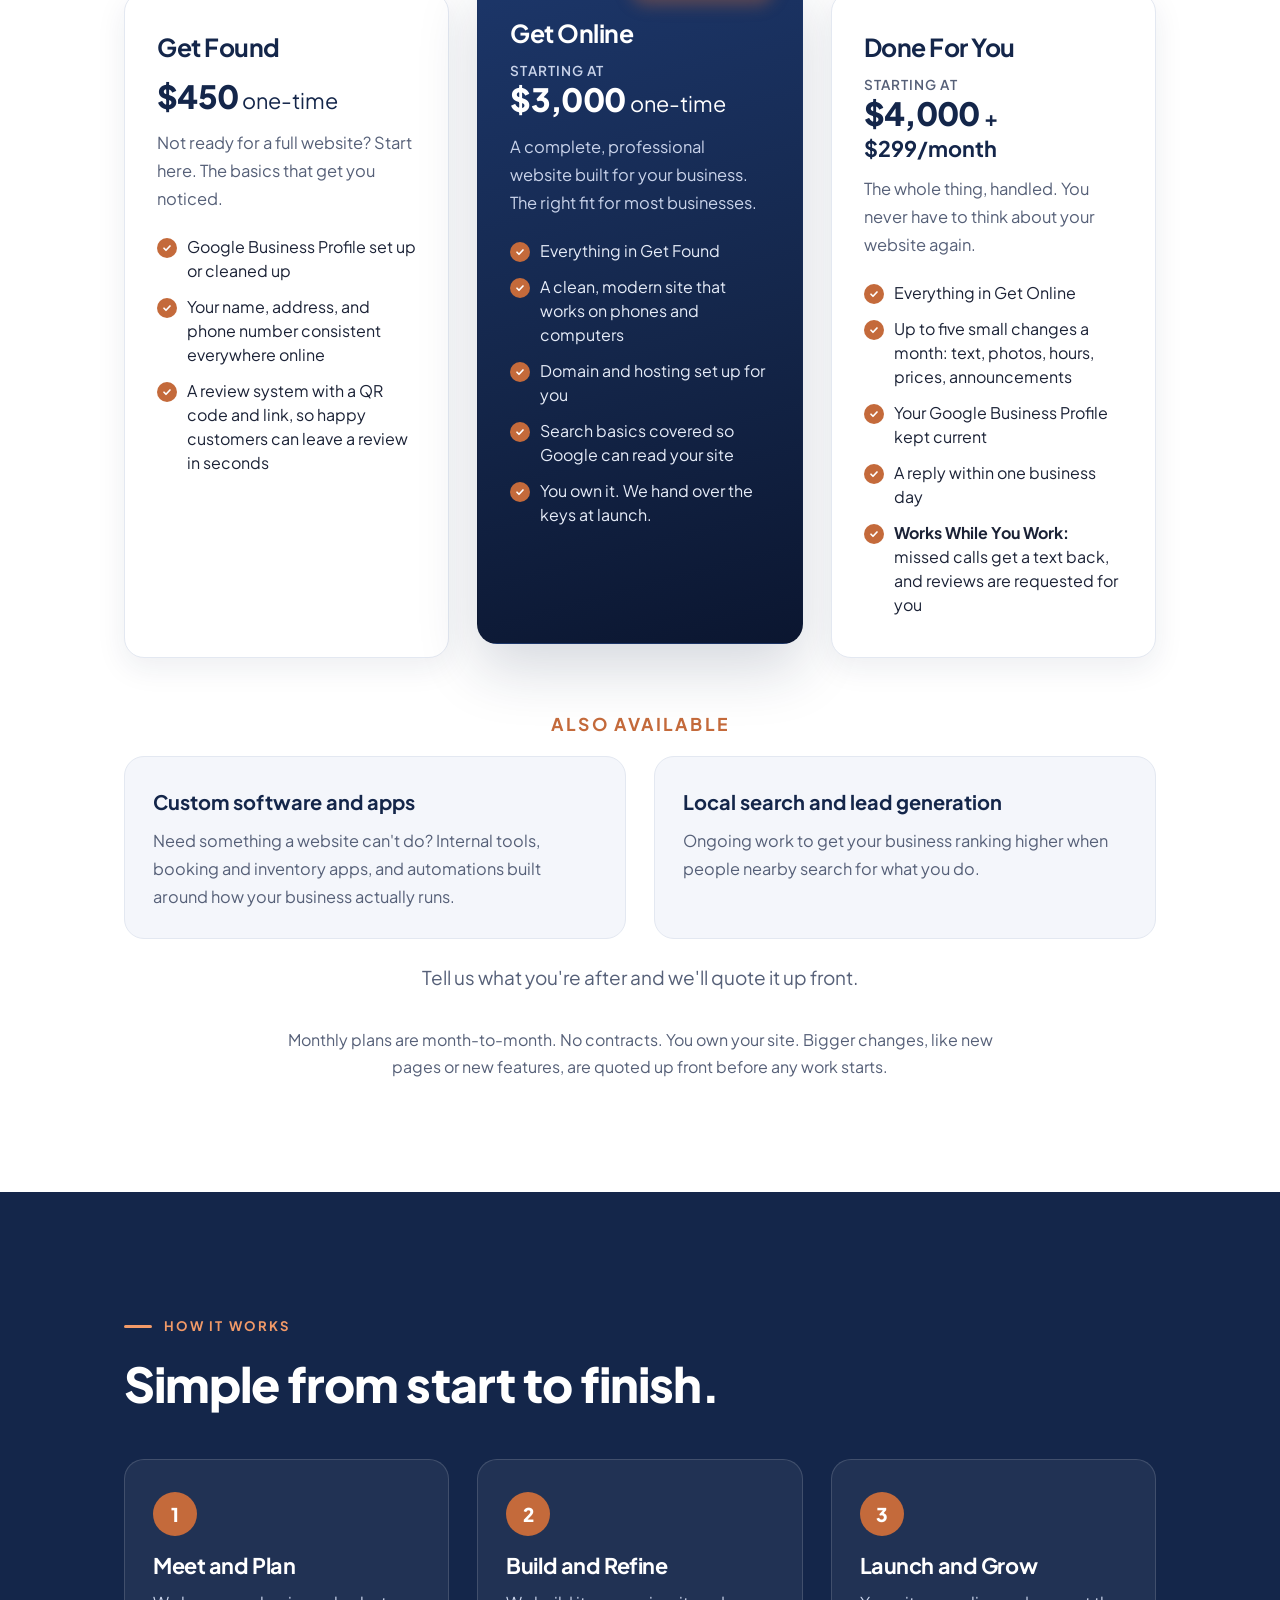
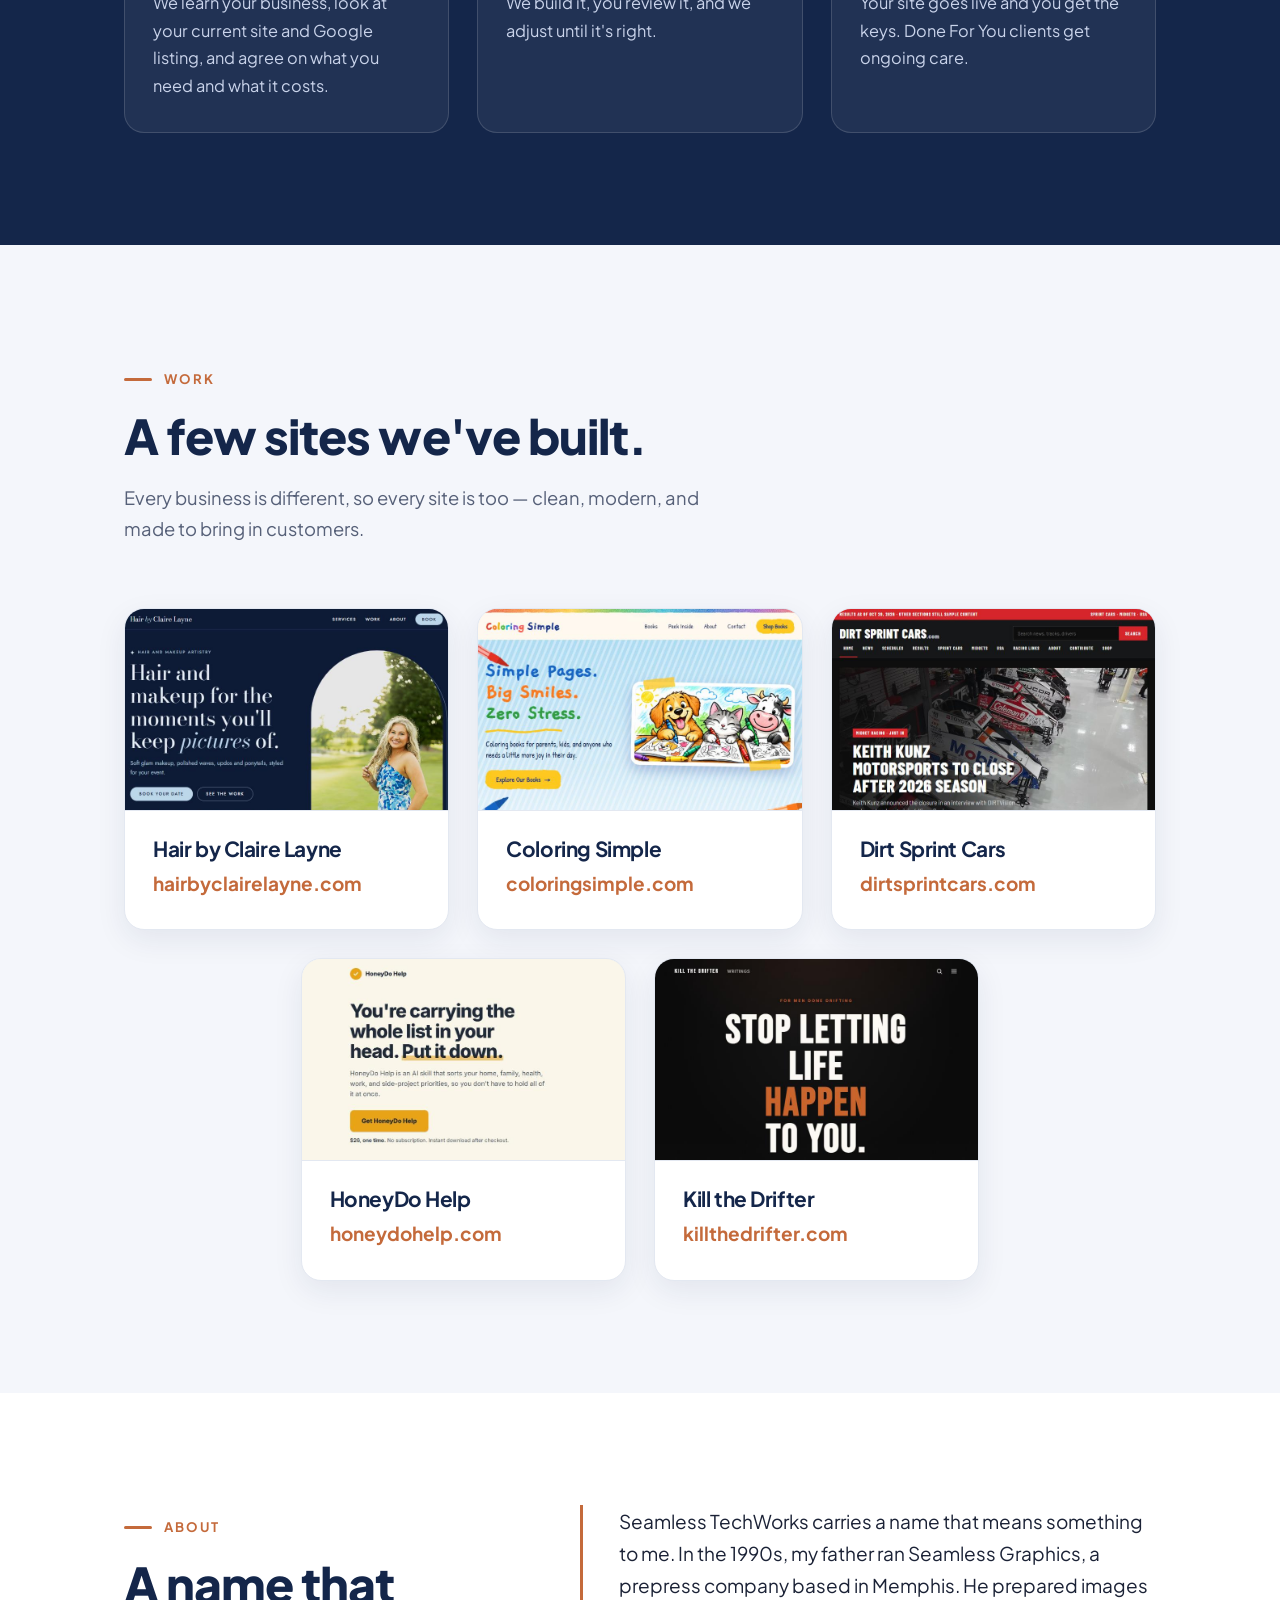
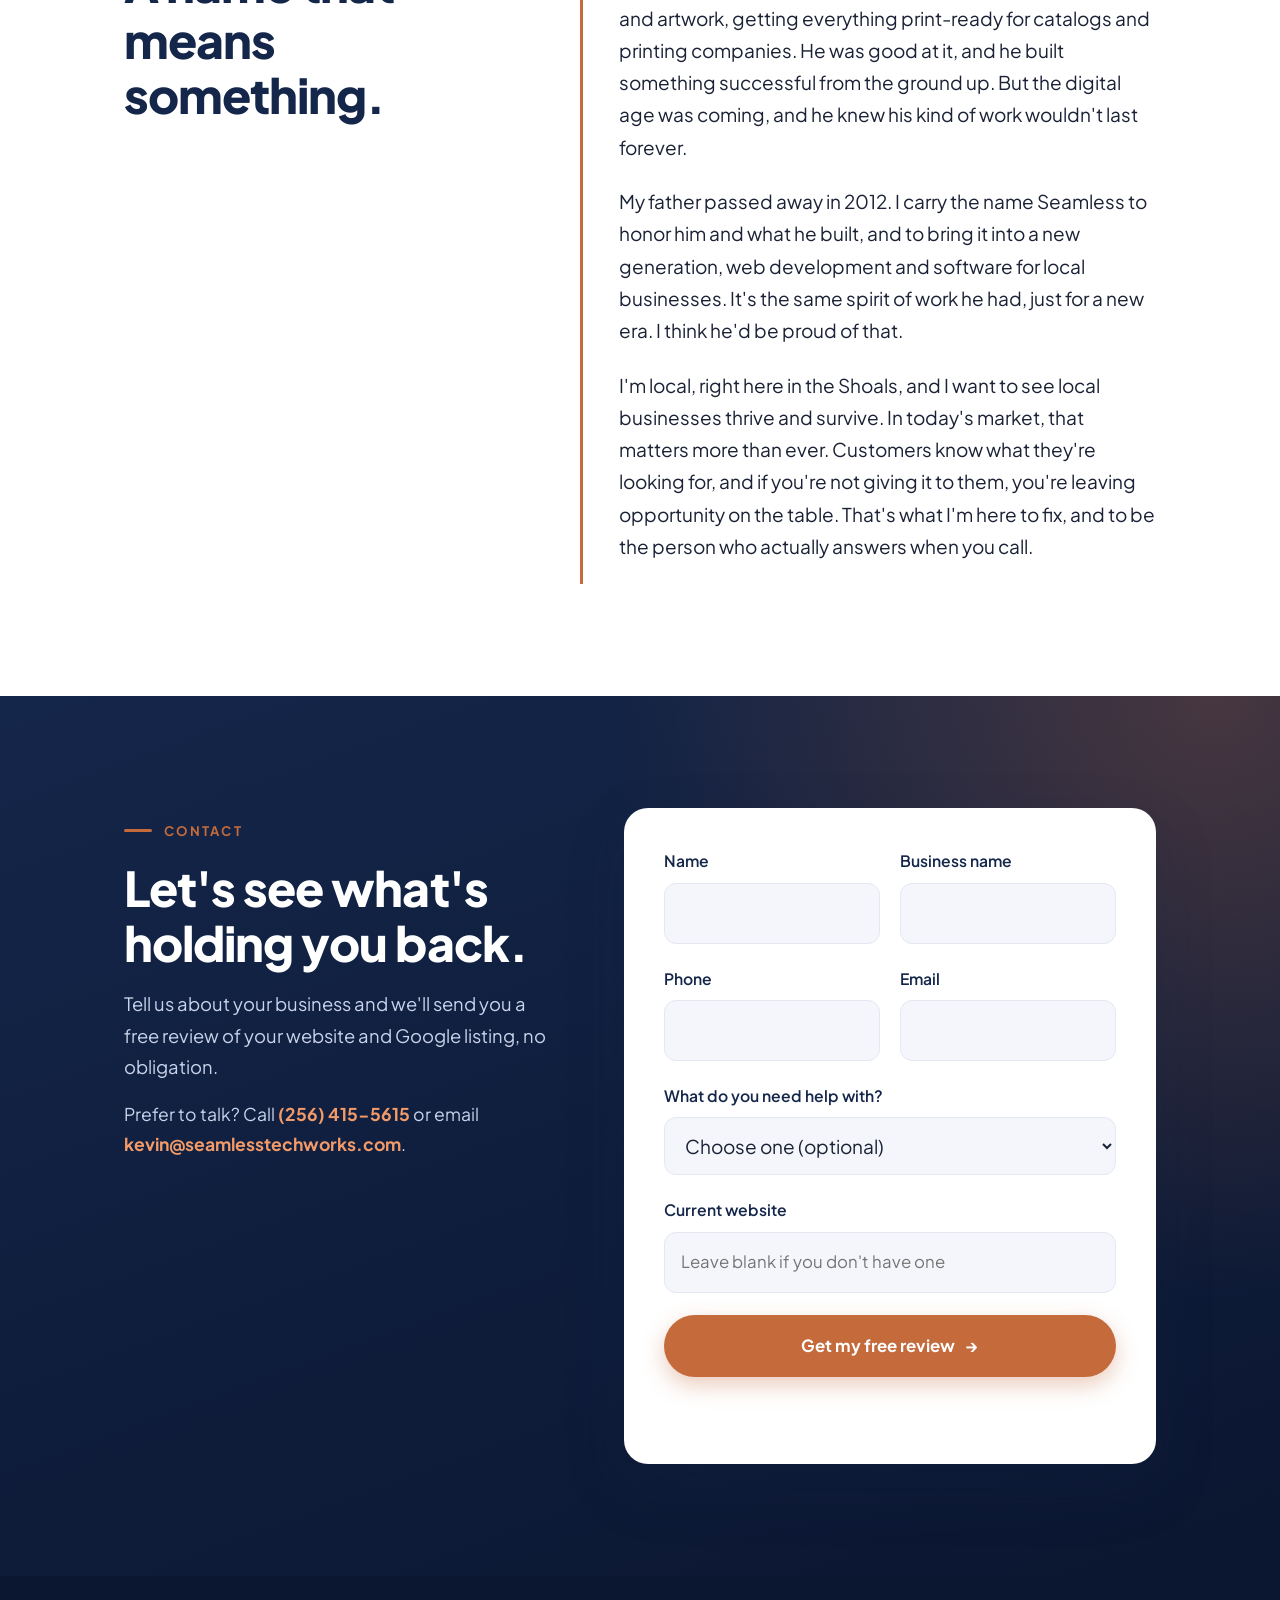
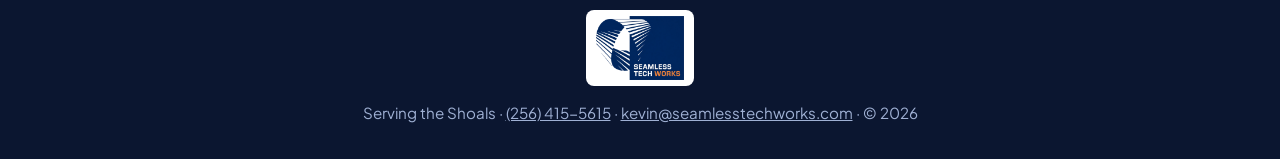
==== commit 8da66e43: "Add blog: index, three posts, nav link, sitemap entries Co-Authored-By: Claude Sonnet 5.5 <noreply@a" ====
--- a/index.html
+++ b/index.html
@@ -37,6 +37,7 @@
         <li><a href="#services">Services</a></li>
         <li><a href="#work">Work</a></li>
         <li><a href="#about">About</a></li>
+        <li><a href="/blog/">Blog</a></li>
         <li><a href="tel:+12564155615" class="nav-phone">(256) 415-5615</a></li>
         <li><a href="#contact" class="btn">Contact</a></li>
       </ul>
--- a/css/style.css
+++ b/css/style.css
@@ -335,3 +335,29 @@
 .sign-big { color: var(--white); }
 .sign-big .hl { color: var(--clay-light); }
 .sign-big .hl { white-space: nowrap; }
+
+/* Blog */
+.blog-index { padding: 80px 0 112px; background: var(--soft); }
+.blog-h1 { font-size: clamp(2.1rem, 4.4vw, 3rem); font-weight: 800; margin-bottom: 18px; }
+.blog-list { display: grid; gap: 28px; margin-top: 48px; max-width: 820px; }
+.blog-card { background: var(--white); border: 1px solid var(--line); border-radius: var(--radius); padding: 32px 30px; box-shadow: var(--shadow); }
+.blog-card time { font-size: .85rem; font-weight: 700; letter-spacing: .08em; text-transform: uppercase; color: var(--clay); }
+.blog-card h2 { font-size: clamp(1.4rem, 2.6vw, 1.7rem); margin: 8px 0 10px; }
+.blog-card h2 a { color: var(--navy); text-decoration: none; }
+.blog-card h2 a:hover { color: var(--clay); }
+.blog-card p { color: var(--muted); }
+.blog-card .read { display: inline-block; margin-top: 14px; font-weight: 700; color: var(--clay); text-decoration: none; }
+.blog-card .read:hover { text-decoration: underline; }
+.post { padding: 64px 0 96px; }
+.post-wrap { max-width: 760px; }
+.post .back { display: inline-block; margin-bottom: 28px; font-weight: 600; color: var(--clay); text-decoration: none; }
+.post .back:hover { text-decoration: underline; }
+.post h1 { font-size: clamp(2rem, 5vw, 3rem); font-weight: 800; line-height: 1.12; letter-spacing: -0.025em; margin-bottom: 14px; }
+.post-meta { color: var(--muted); font-size: .98rem; margin-bottom: 36px; padding-bottom: 28px; border-bottom: 1px solid var(--line); }
+.post p { font-size: 1.15rem; line-height: 1.75; color: #27324a; margin-bottom: 1.15em; }
+.post p a { color: var(--clay); font-weight: 600; }
+.post sup a { text-decoration: none; padding: 0 2px; }
+.post .footnote { font-size: .92rem; line-height: 1.6; color: var(--muted); border-top: 1px solid var(--line); padding-top: 18px; margin-top: 40px; }
+.post-cta { margin-top: 56px; padding: 36px 32px; border-radius: 20px; background: linear-gradient(165deg, #1c3669, var(--navy) 55%, var(--navy-deep)); color: var(--white); }
+.post-cta h2 { color: var(--white); font-size: 1.7rem; margin-bottom: 8px; }
+.post-cta p { color: #c9d3ea; font-size: 1.08rem; margin-bottom: 22px; }
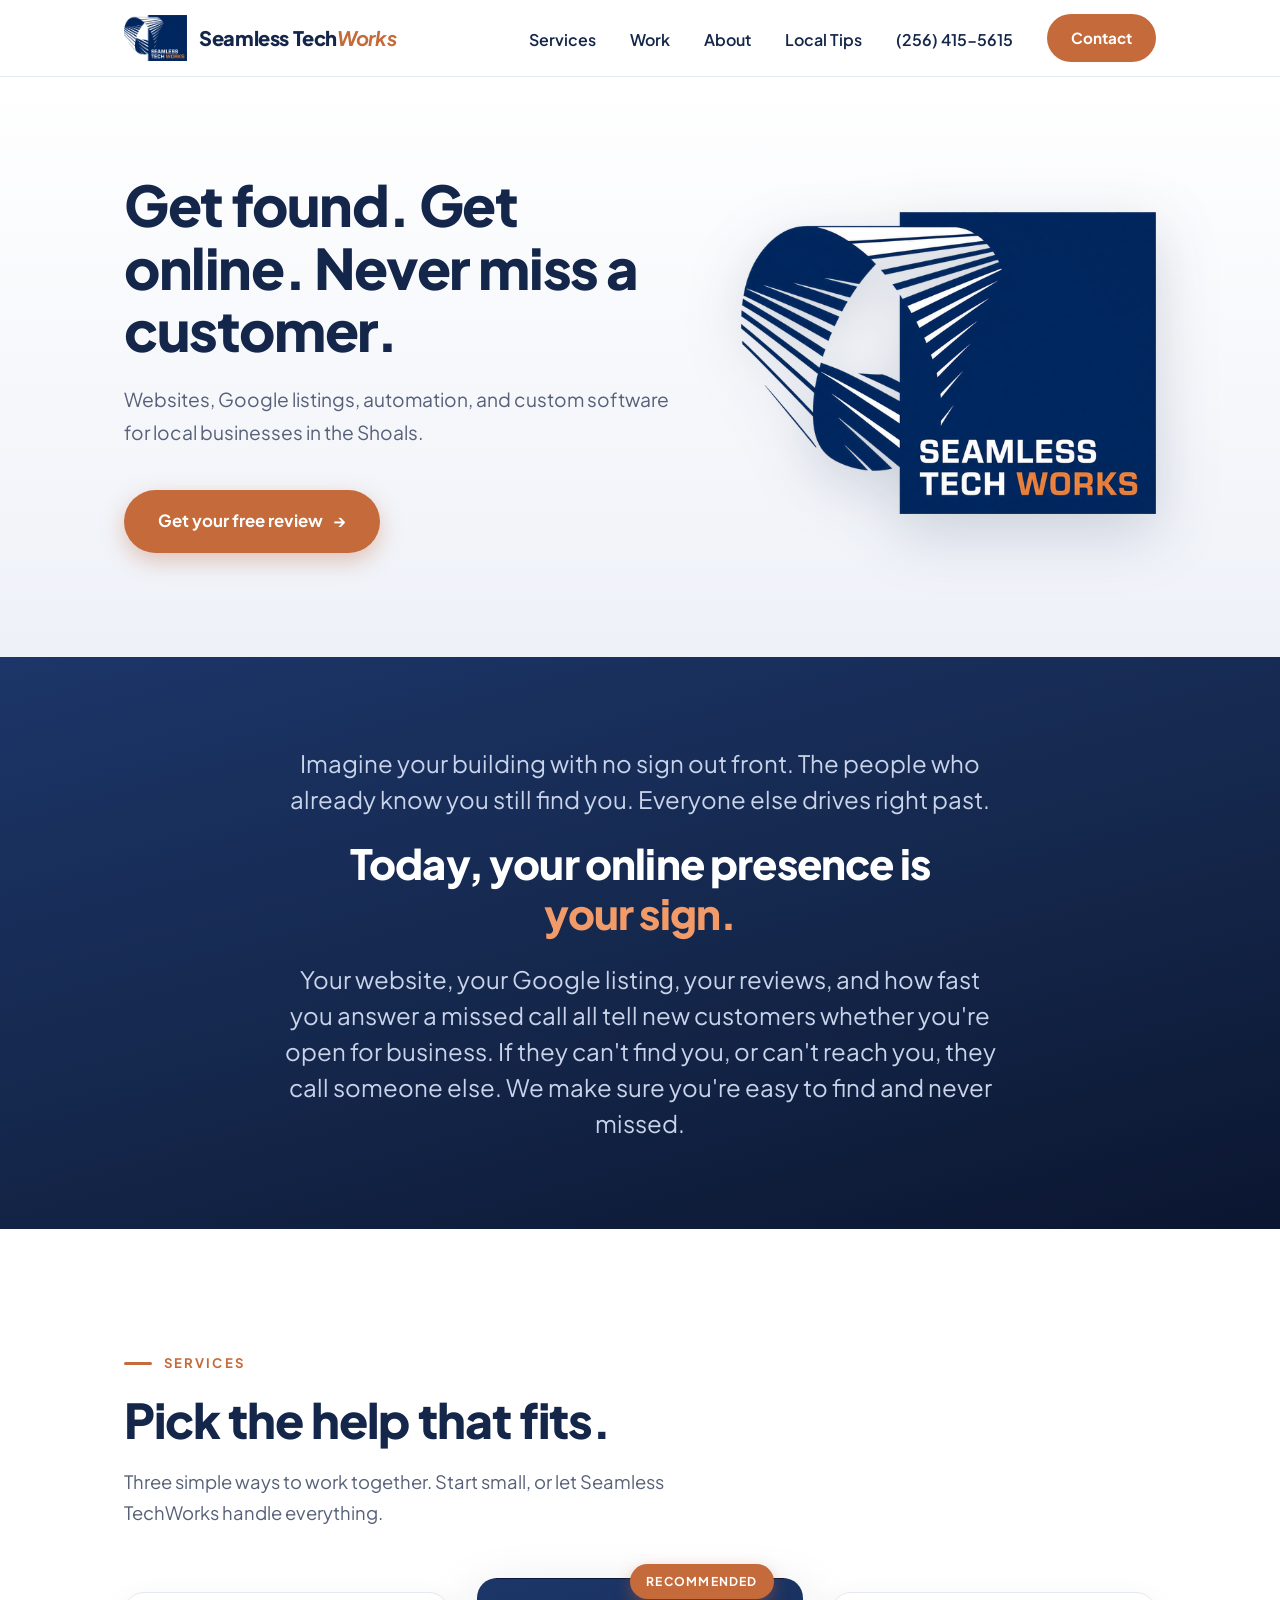
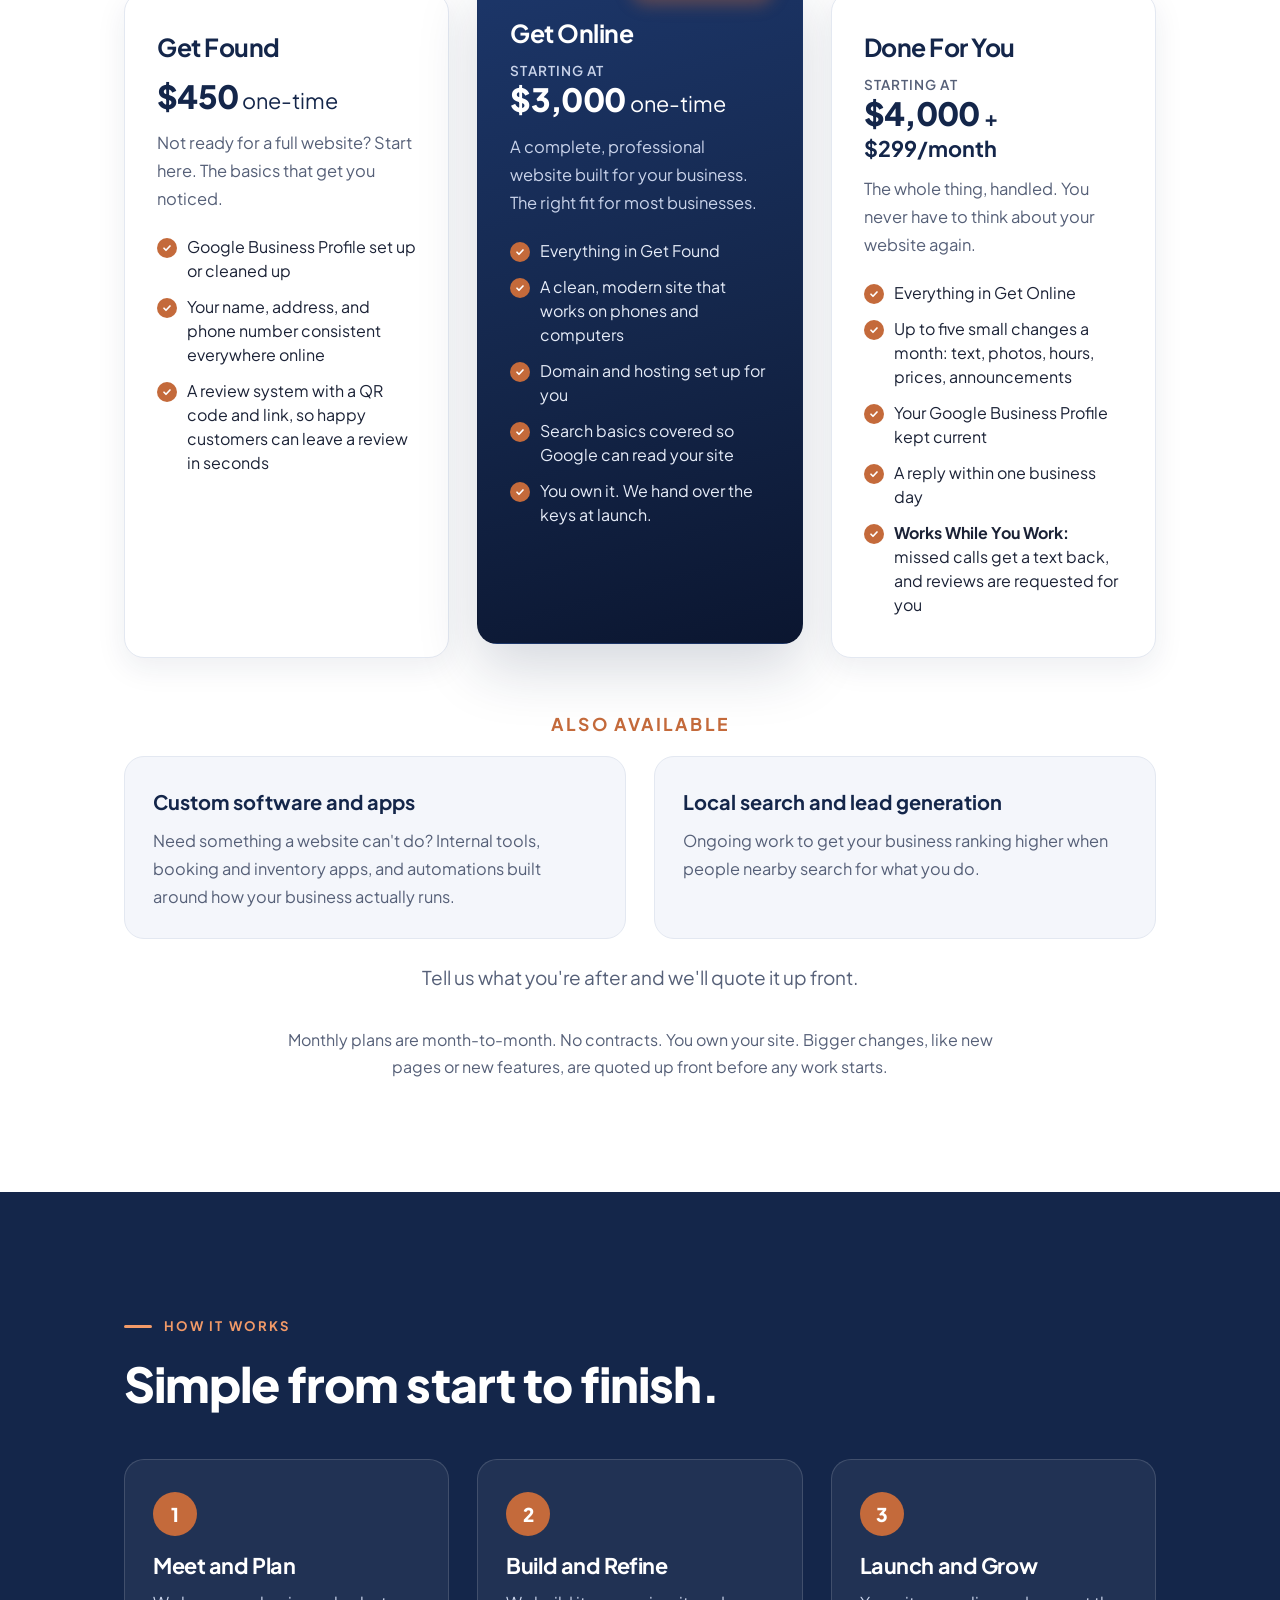
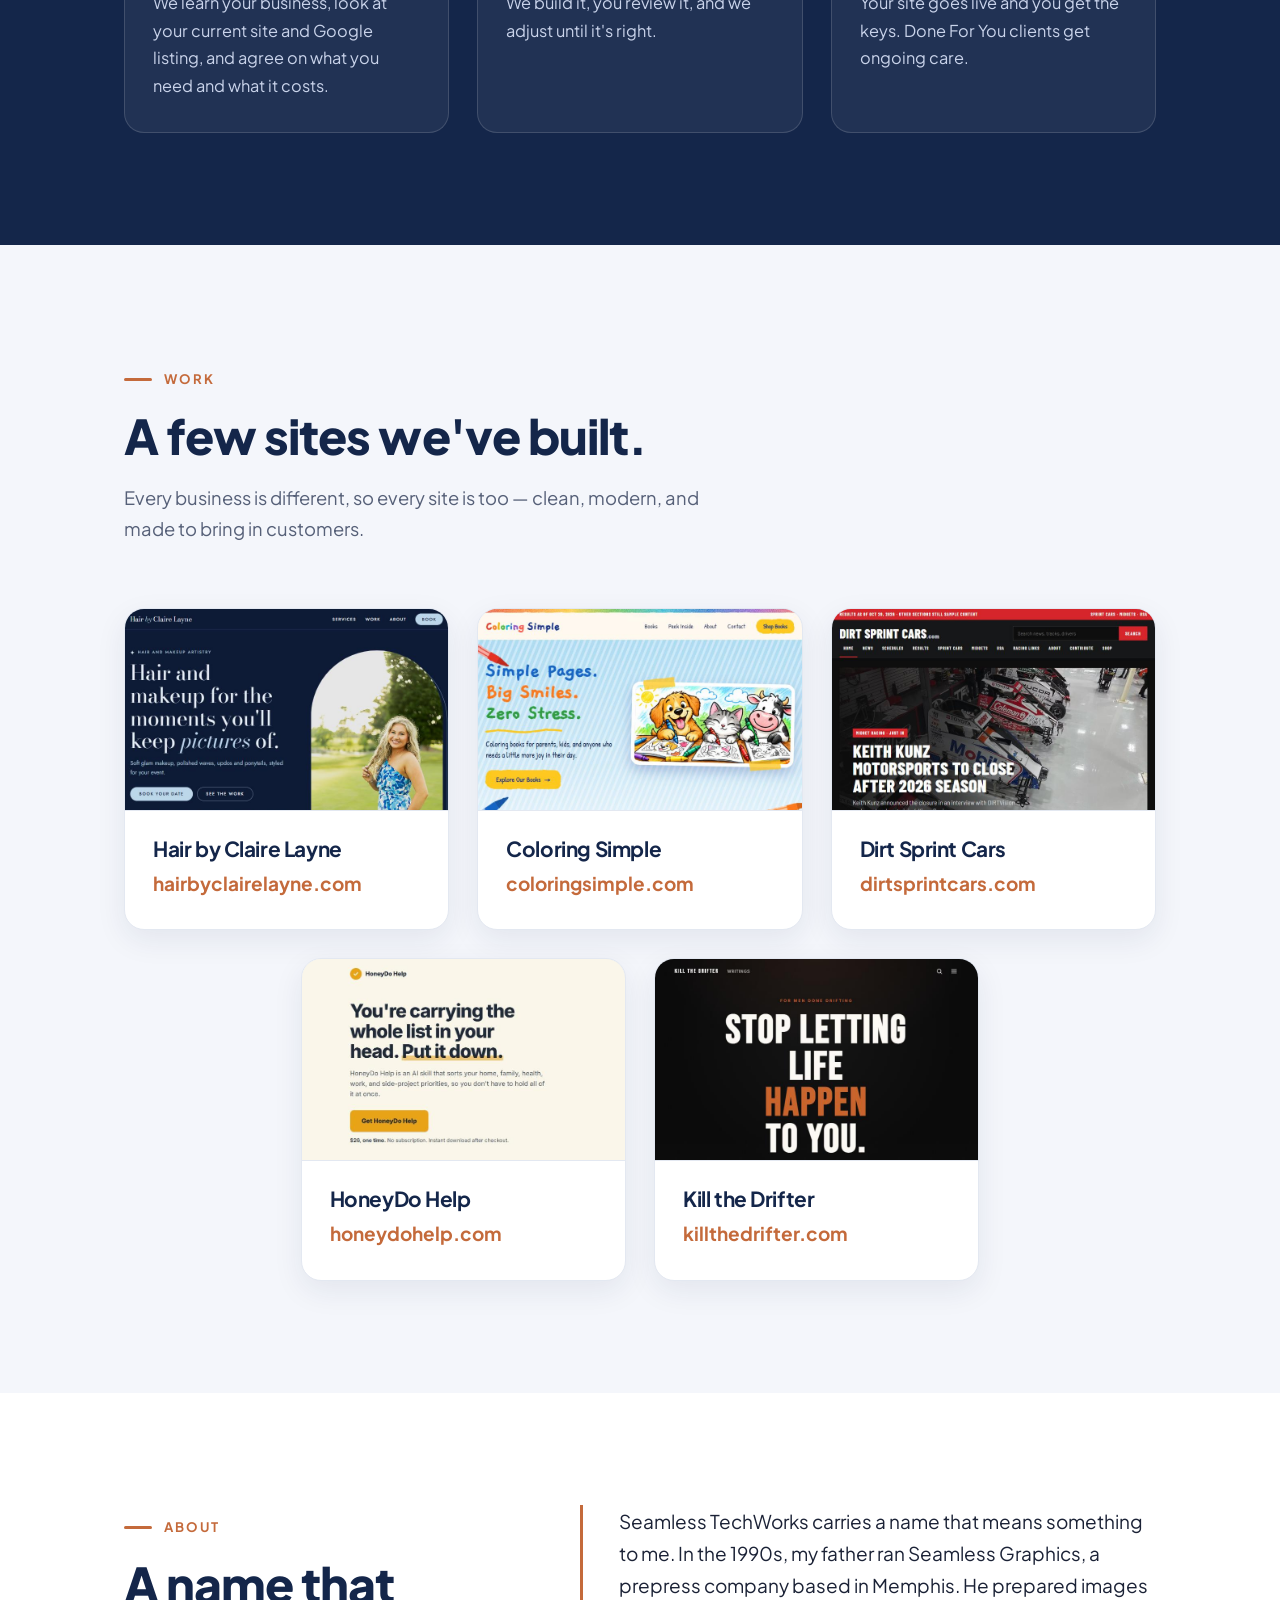
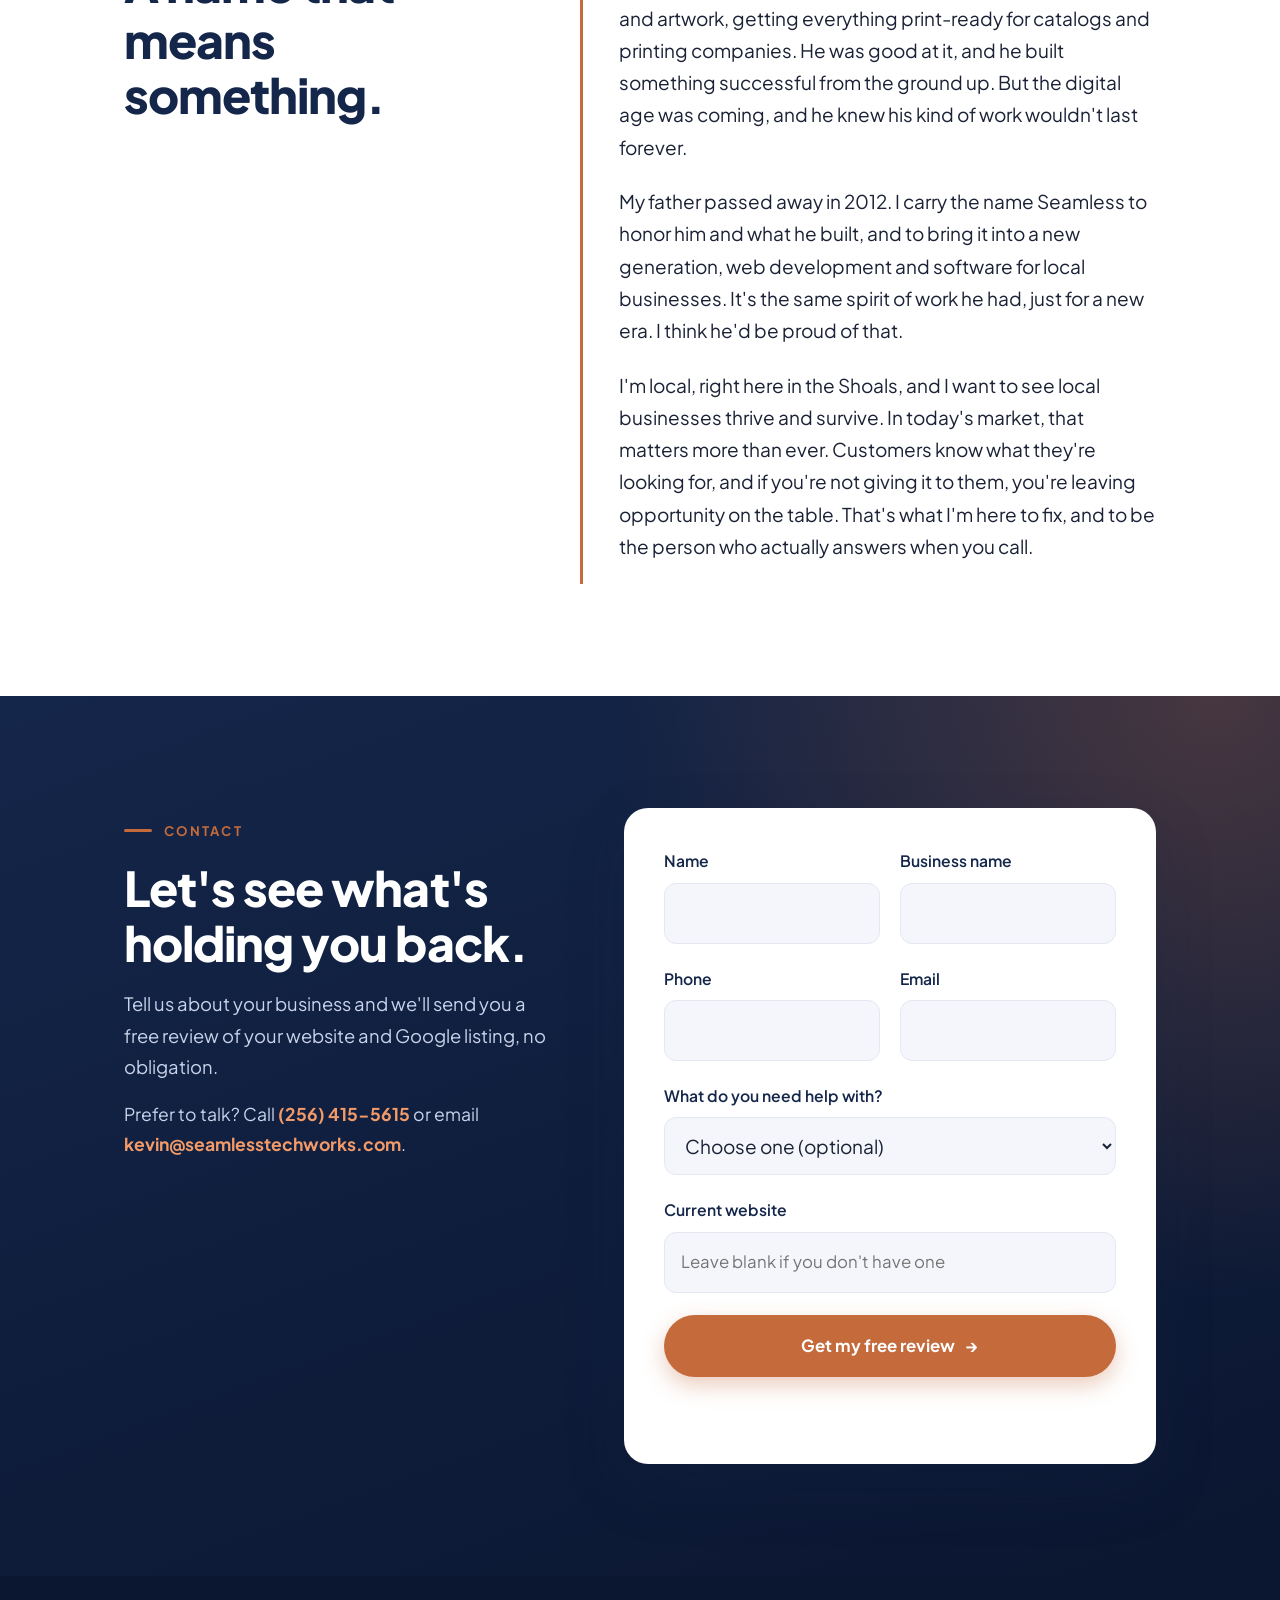
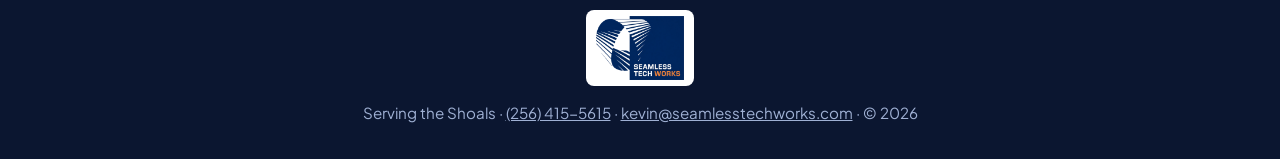
==== commit 5334ce95: "Rename Blog to Local Tips; byline Kevin, Seamless TechWorks Co-Authored-By: Claude Sonnet 5.5 <norep" ====
--- a/index.html
+++ b/index.html
@@ -37,7 +37,7 @@
         <li><a href="#services">Services</a></li>
         <li><a href="#work">Work</a></li>
         <li><a href="#about">About</a></li>
-        <li><a href="/blog/">Blog</a></li>
+        <li><a href="/blog/">Local Tips</a></li>
         <li><a href="tel:+12564155615" class="nav-phone">(256) 415-5615</a></li>
         <li><a href="#contact" class="btn">Contact</a></li>
       </ul>
